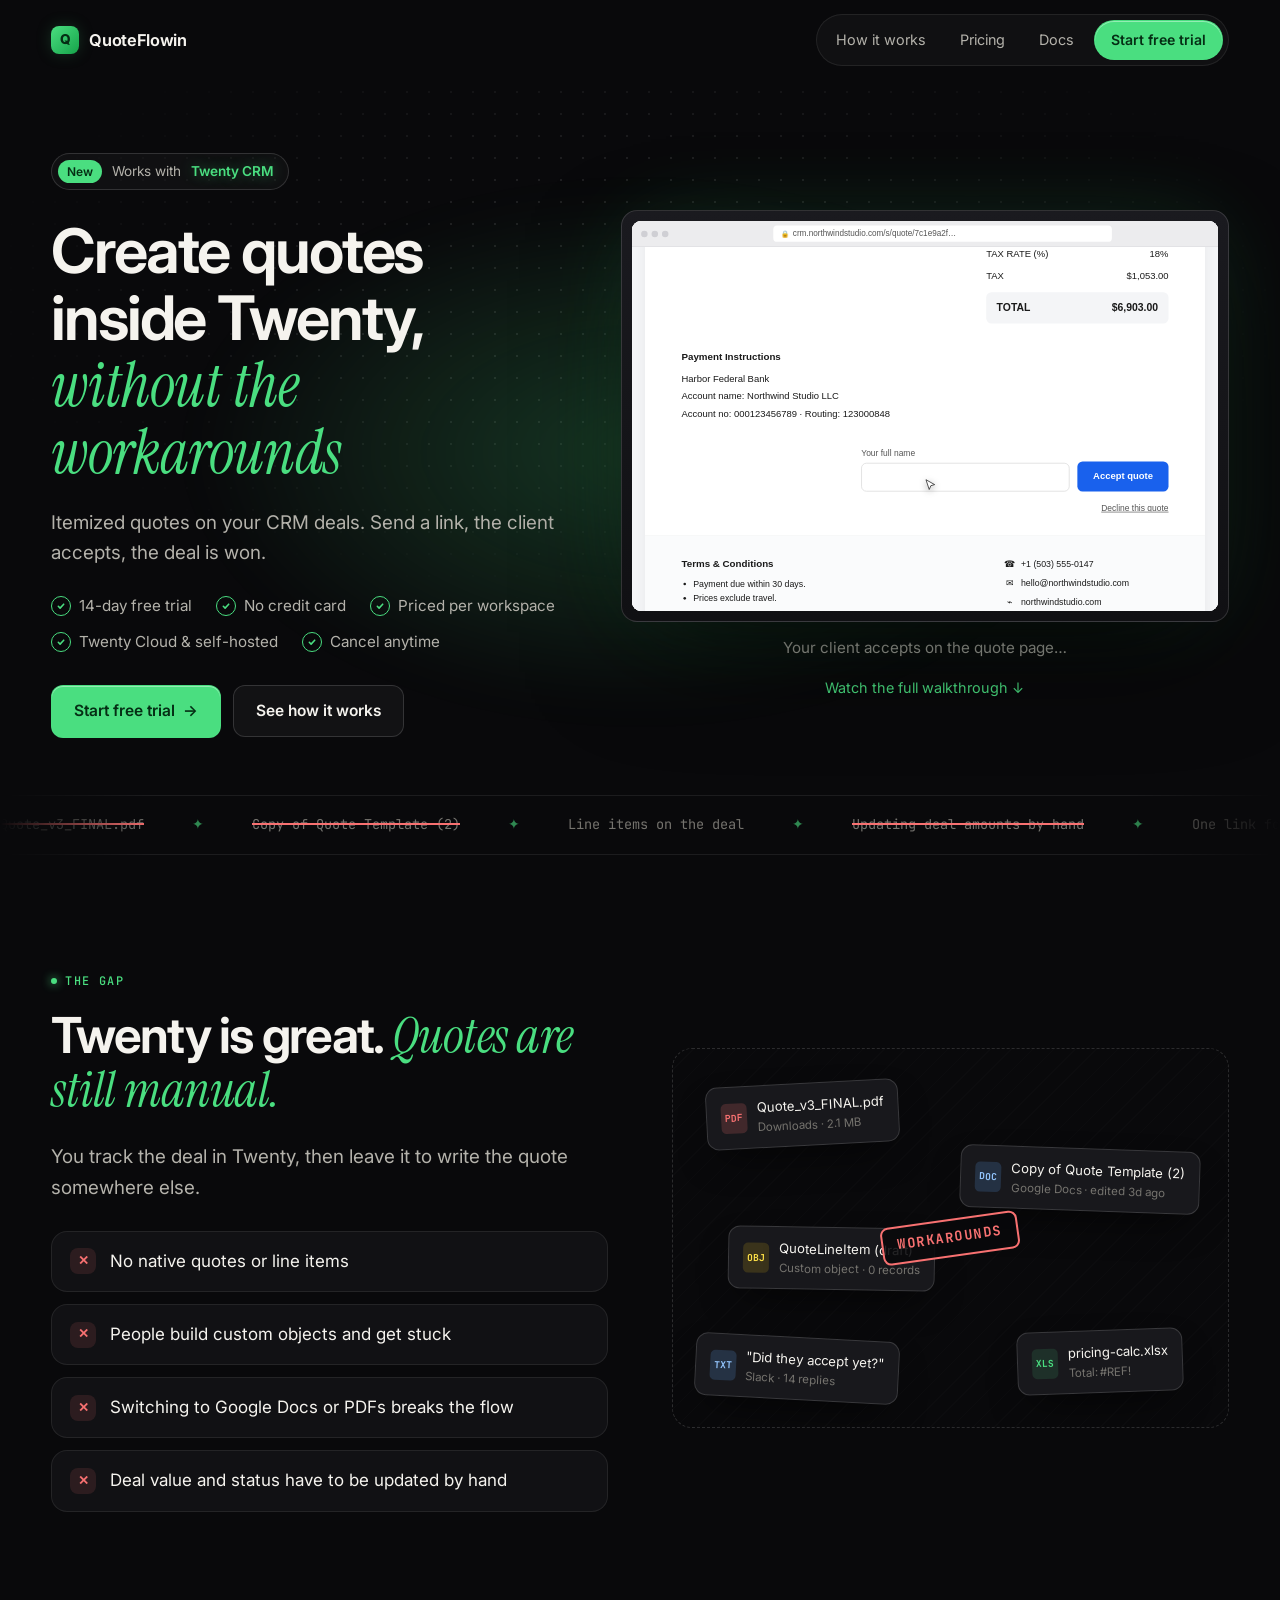
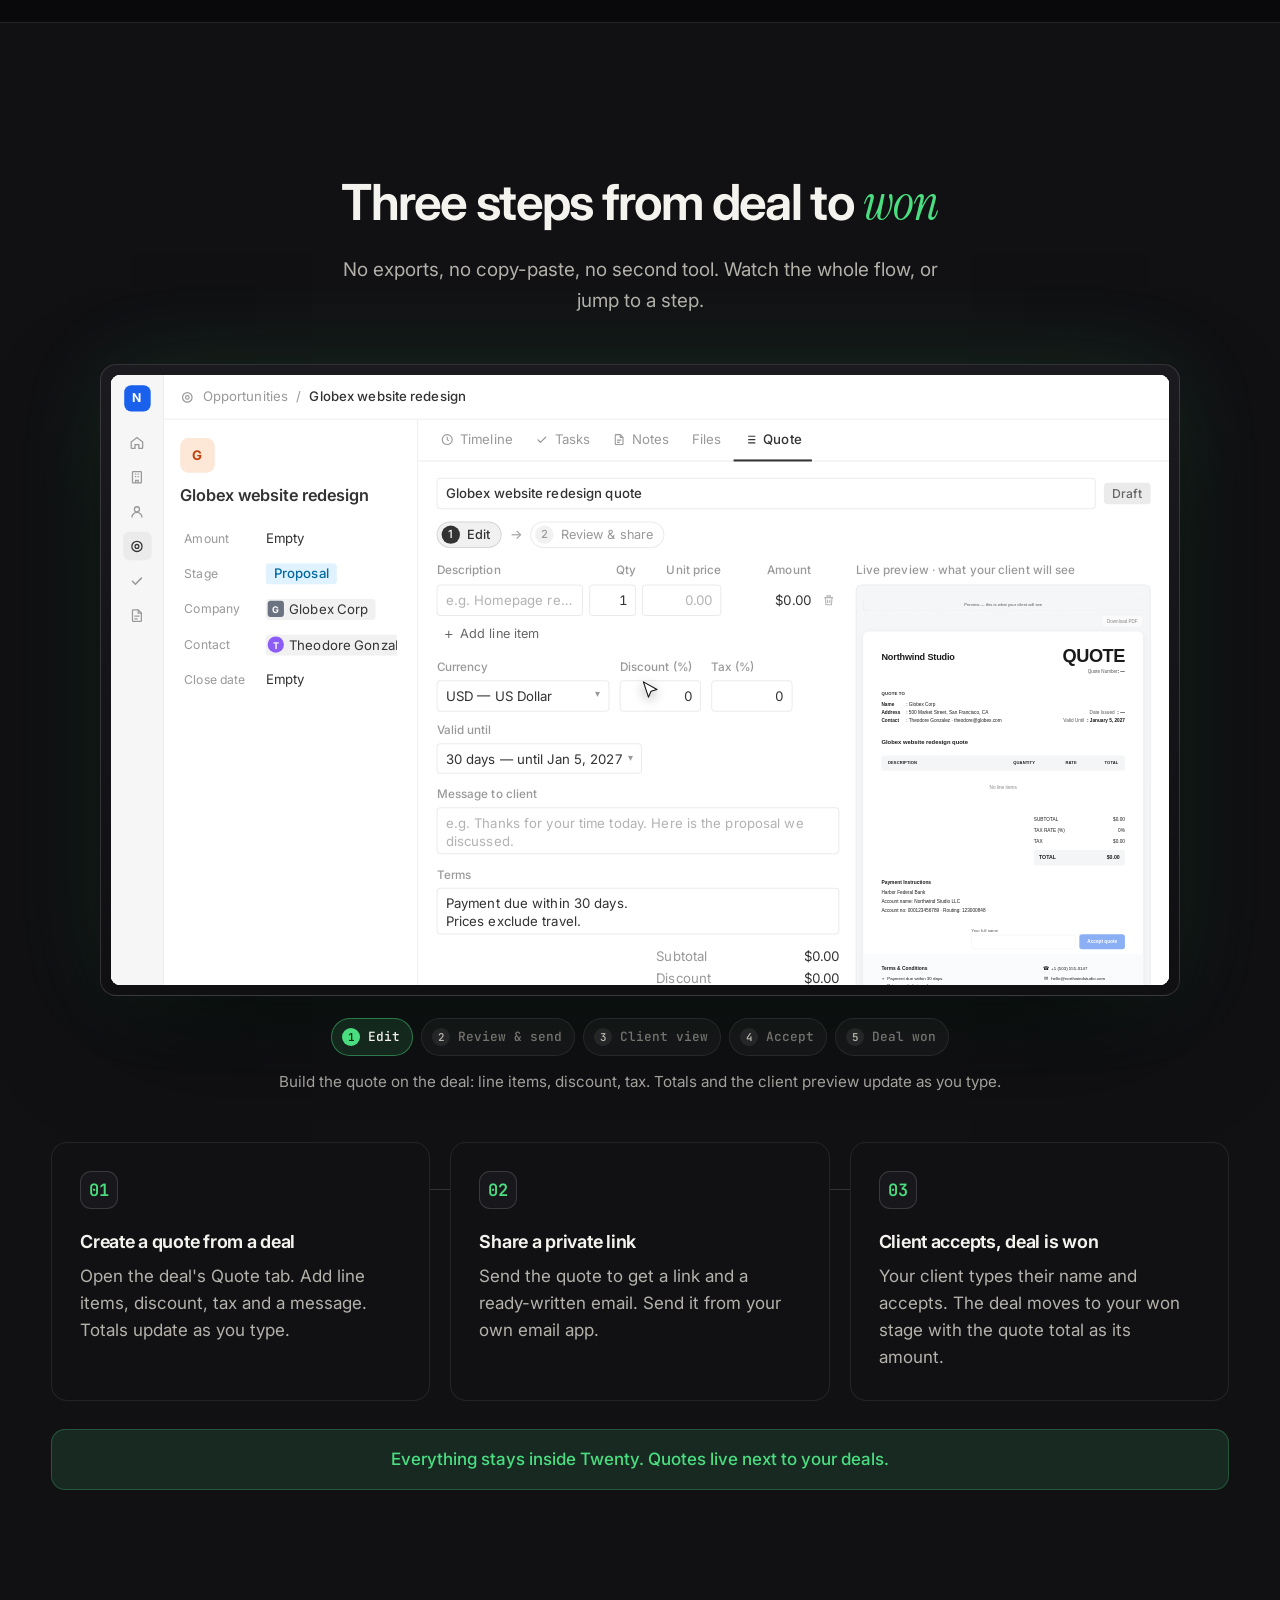
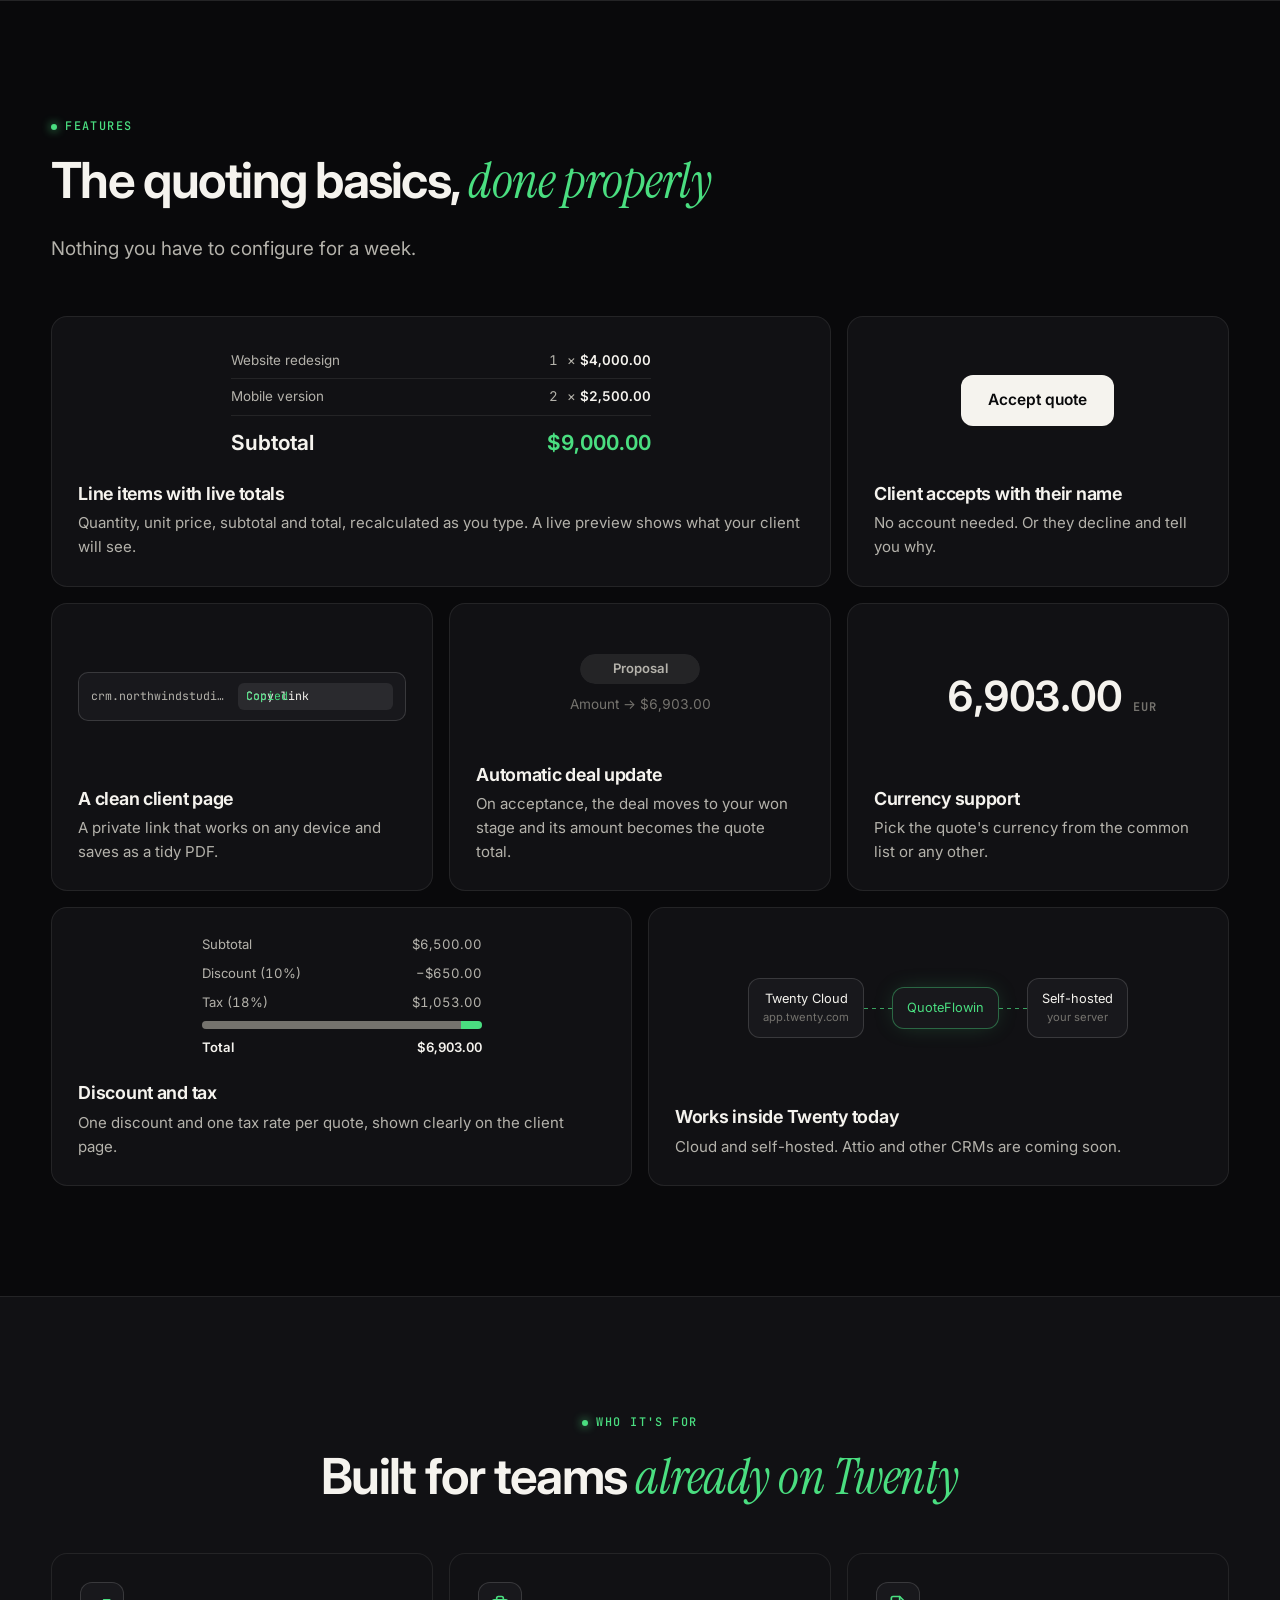
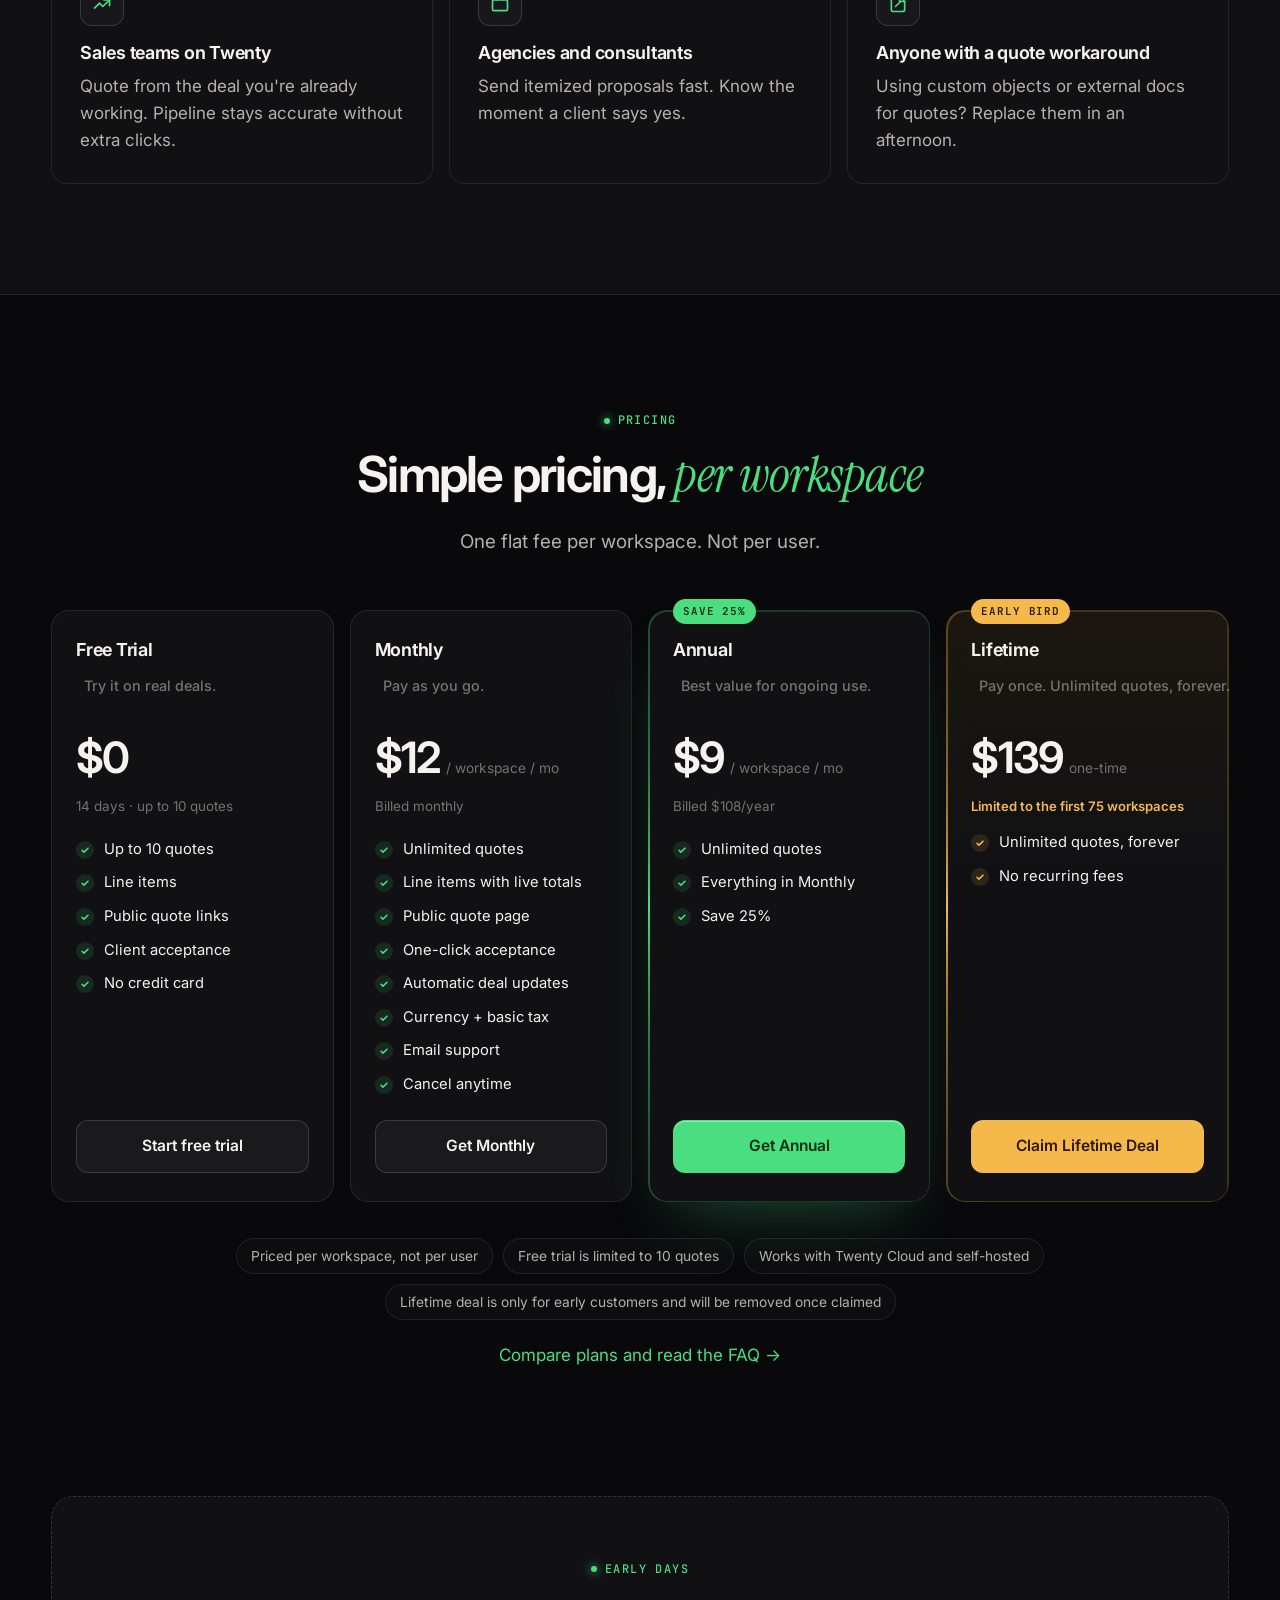
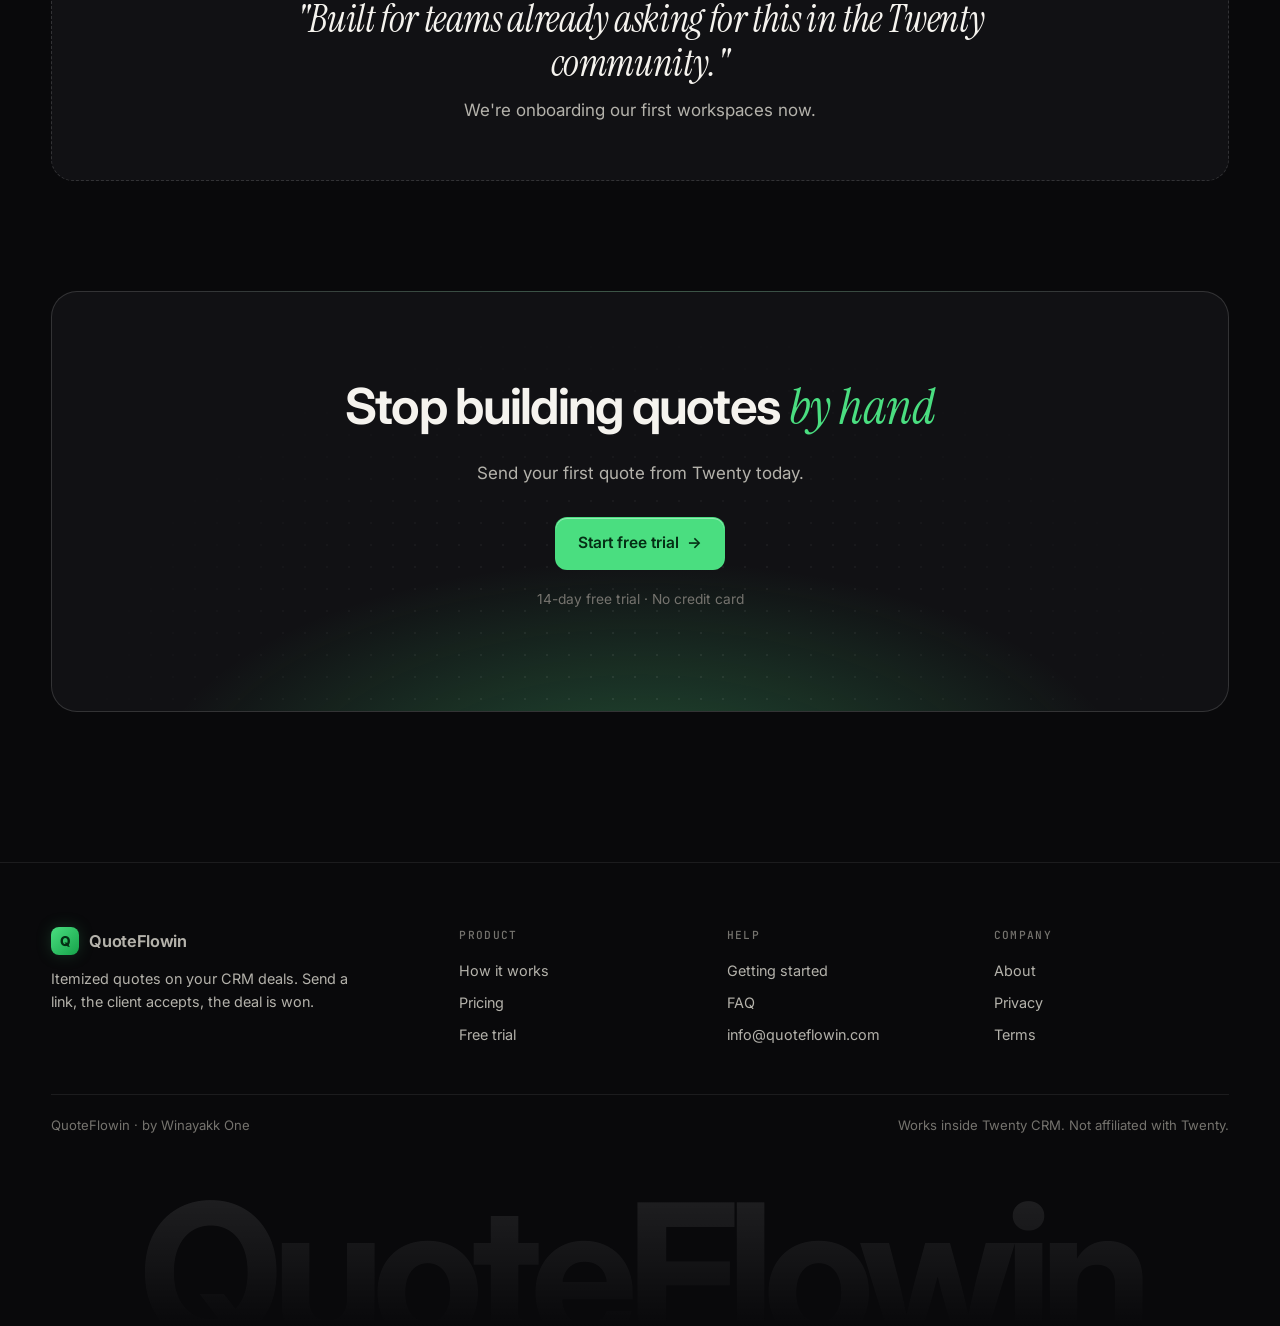
==== index.html @ 6d242f55 "QuoteFlowin marketing site Static site for quoteflowin.com: homepage with product demo, how it works" ====
<!doctype html>
<html lang="en">
<head>
  <meta charset="utf-8">
  <meta name="viewport" content="width=device-width, initial-scale=1">
  <title>QuoteFlowin · Quotes inside Twenty CRM</title>
  <meta name="description" content="Itemized quotes on your CRM deals. Send a link, the client accepts, the deal is won. Works inside Twenty CRM.">
  <link rel="canonical" href="https://quoteflowin.com/">
  <meta property="og:type" content="website">
  <meta property="og:site_name" content="QuoteFlowin">
  <meta property="og:title" content="QuoteFlowin · Quotes inside Twenty CRM">
  <meta property="og:description" content="Itemized quotes on your CRM deals. Send a link, the client accepts, the deal is won.">
  <meta property="og:url" content="https://quoteflowin.com/">
  <meta name="theme-color" content="#09090b">
  <link rel="preconnect" href="https://fonts.googleapis.com">
  <link rel="preconnect" href="https://fonts.gstatic.com" crossorigin>
  <link href="https://fonts.googleapis.com/css2?family=Inter:wght@400;500;600;700&family=Instrument+Serif:ital@1&family=JetBrains+Mono:wght@400;500;600&display=swap" rel="stylesheet">
  <link rel="stylesheet" href="styles.css">
  <link rel="stylesheet" href="demo.css">
  <script>document.documentElement.classList.add('js')</script>
  <script src="app.js" defer></script>
  <script src="demo.js" defer></script>
</head>
<body>

<header class="site-header">
  <div class="wrap">
    <a class="logo" href="index.html"><span class="logo-mark">Q</span>QuoteFlowin</a>
    <nav class="nav">
      <a href="how-it-works.html">How it works</a>
      <a href="pricing.html">Pricing</a>
      <a href="docs.html">Docs</a>
      <a class="btn btn-primary btn-sm" href="signup.html?plan=trial">Start free trial</a>
    </nav>
  </div>
</header>

<main>

  <!-- 1. Hero -->
  <section class="hero">
    <div class="backdrop"><div class="grid"></div><div class="glow"></div></div>
    <div class="wrap hero-grid">
      <div class="hero-copy">
        <div class="chip fade-up" style="--d:0s"><b>New</b> Works with <strong class="chip-hl">Twenty CRM</strong></div>
        <h1>
          <span class="word" style="--i:0">Create</span>
          <span class="word" style="--i:1">quotes</span>
          <span class="word" style="--i:2">inside</span>
          <span class="word" style="--i:3">Twenty,</span>
          <span class="word serif" style="--i:4">without</span>
          <span class="word serif" style="--i:5">the</span>
          <span class="word serif" style="--i:6">workarounds</span>
        </h1>
        <p class="lead fade-up" style="--d:.7s">Itemized quotes on your CRM deals. Send a link, the client accepts, the deal is won.</p>
        <ul class="hero-checks fade-up" style="--d:.8s">
          <li>14-day free trial</li>
          <li>No credit card</li>
          <li>Priced per workspace</li>
          <li>Twenty Cloud &amp; self-hosted</li>
          <li>Cancel anytime</li>
        </ul>
        <div class="cta-row fade-up" style="--d:.9s">
          <a class="btn btn-primary" href="signup.html?plan=trial">Start free trial <span class="arrow">→</span></a>
          <a class="btn btn-ghost" href="#how">See how it works</a>
        </div>
      </div>

      <!-- Short loop: the client accepts and the deal is won -->
      <div class="pd pd-short fade-up" style="--d:.5s" data-demo="short" aria-label="Demo: the client accepts the quote and the deal in Twenty is marked won with the quote total">
        <div class="pd-shell"><div class="pd-viewport"></div></div>
        <p class="pd-caption" aria-live="polite"></p>
        <p class="pd-more"><a class="text-link" href="#how">Watch the full walkthrough ↓</a></p>
      </div>
    </div>
  </section>

  <!-- Marquee -->
  <div class="marquee" aria-hidden="true">
    <div class="marquee-track">
      <span><s>Quote_v3_FINAL.pdf</s></span>
      <span><s>Copy of Quote Template (2)</s></span>
      <span>Line items on the deal</span>
      <span><s>Updating deal amounts by hand</s></span>
      <span>One link for your client</span>
      <span><s>Half-built custom objects</s></span>
      <span>Deal marked won automatically</span>
      <span><s>Quote_v3_FINAL.pdf</s></span>
      <span><s>Copy of Quote Template (2)</s></span>
      <span>Line items on the deal</span>
      <span><s>Updating deal amounts by hand</s></span>
      <span>One link for your client</span>
      <span><s>Half-built custom objects</s></span>
      <span>Deal marked won automatically</span>
    </div>
  </div>

  <!-- 2. Problem -->
  <section>
    <div class="wrap problem-grid">
      <div>
        <span class="eyebrow reveal">The gap</span>
        <h2 class="reveal">Twenty is great. <span class="serif">Quotes are still manual.</span></h2>
        <p class="lead reveal">You track the deal in Twenty, then leave it to write the quote somewhere else.</p>
        <div class="problem-list" data-stagger>
          <div class="problem-item card-base reveal"><span class="x">✕</span><p>No native quotes or line items</p></div>
          <div class="problem-item card-base reveal"><span class="x">✕</span><p>People build custom objects and get stuck</p></div>
          <div class="problem-item card-base reveal"><span class="x">✕</span><p>Switching to Google Docs or PDFs breaks the flow</p></div>
          <div class="problem-item card-base reveal"><span class="x">✕</span><p>Deal value and status have to be updated by hand</p></div>
        </div>
      </div>
      <div class="mess reveal" aria-hidden="true">
        <div class="file"><span class="ic pdf">PDF</span><div>Quote_v3_FINAL.pdf<small>Downloads · 2.1 MB</small></div></div>
        <div class="file"><span class="ic doc">DOC</span><div>Copy of Quote Template (2)<small>Google Docs · edited 3d ago</small></div></div>
        <div class="file"><span class="ic obj">OBJ</span><div>QuoteLineItem (draft)<small>Custom object · 0 records</small></div></div>
        <div class="file"><span class="ic xls">XLS</span><div>pricing-calc.xlsx<small>Total: #REF!</small></div></div>
        <div class="file"><span class="ic doc">TXT</span><div>"Did they accept yet?"<small>Slack · 14 replies</small></div></div>
        <div class="stamp">WORKAROUNDS</div>
      </div>
    </div>
  </section>

  <!-- 3. How it works -->
  <section class="soft" id="how">
    <div class="wrap">
      <div class="center">
        <span class="eyebrow reveal">How it works</span>
        <h2 class="reveal">Three steps from deal to <span class="serif">won</span></h2>
        <p class="lead reveal">No exports, no copy-paste, no second tool. Watch the whole flow, or jump to a step.</p>
      </div>

      <!-- Full walkthrough: all five scenes, starts when scrolled into view -->
      <div class="pd pd-full" data-demo="full" aria-label="Demo: a quote is built on a Twenty deal, sent, accepted by the client on the quote page, and the deal is marked won">
        <div class="pd-shell"><div class="pd-viewport"></div></div>
        <div class="pd-chapters" aria-label="Demo steps"></div>
        <p class="pd-caption" aria-live="polite"></p>
      </div>
      <div class="steps" data-stagger>
        <div class="steps-line"></div>
        <div class="step card-base spot reveal">
          <div class="step-num">01</div>
          <h3>Create a quote from a deal</h3>
          <p>Open the deal's Quote tab. Add line items, discount, tax and a message. Totals update as you type.</p>
        </div>
        <div class="step card-base spot reveal">
          <div class="step-num">02</div>
          <h3>Share a private link</h3>
          <p>Send the quote to get a link and a ready-written email. Send it from your own email app.</p>
        </div>
        <div class="step card-base spot reveal">
          <div class="step-num">03</div>
          <h3>Client accepts, deal is won</h3>
          <p>Your client types their name and accepts. The deal moves to your won stage with the quote total as its amount.</p>
        </div>
      </div>
      <div class="callout reveal">Everything stays inside Twenty. Quotes live next to your deals.</div>
    </div>
  </section>

  <!-- 4. Features -->
  <section>
    <div class="wrap">
      <span class="eyebrow reveal">Features</span>
      <h2 class="reveal">The quoting basics, <span class="serif">done properly</span></h2>
      <p class="lead reveal">Nothing you have to configure for a week.</p>

      <div class="bento" data-stagger>
        <div class="tile t-a card-base spot reveal">
          <div class="viz">
            <div class="mini-quote" id="live-totals">
              <div class="r"><span>Website redesign</span><span><span class="qty">1</span> × <b>$4,000.00</b></span></div>
              <div class="r"><span>Mobile version</span><span><span class="qty" data-qty>1</span> × <b>$2,500.00</b></span></div>
              <div class="t"><span>Subtotal</span><span data-total>$6,500.00</span></div>
            </div>
          </div>
          <h3>Line items with live totals</h3>
          <p>Quantity, unit price, subtotal and total, recalculated as you type. A live preview shows what your client will see.</p>
        </div>

        <div class="tile t-b card-base spot reveal">
          <div class="viz">
            <div class="accept-viz"><span class="btn">Accept quote</span></div>
          </div>
          <h3>Client accepts with their name</h3>
          <p>No account needed. Or they decline and tell you why.</p>
        </div>

        <div class="tile t-c card-base spot reveal">
          <div class="viz">
            <div class="link-viz">
              <div class="bar"><span>crm.northwindstudio.com/s/quote/7c1e…</span><span class="copy"><span class="a">Copy link</span><span class="b">Copied</span></span></div>
            </div>
          </div>
          <h3>A clean client page</h3>
          <p>A private link that works on any device and saves as a tidy PDF.</p>
        </div>

        <div class="tile t-d card-base spot reveal">
          <div class="viz">
            <div class="stage-viz">
              <div class="flip"><span>Proposal</span><span>Customer ✓</span></div>
              <div class="amt-row">Amount → $6,903.00</div>
            </div>
          </div>
          <h3>Automatic deal update</h3>
          <p>On acceptance, the deal moves to your won stage and its amount becomes the quote total.</p>
        </div>

        <div class="tile t-e card-base spot reveal">
          <div class="viz">
            <div class="currency-viz"><span class="sym" id="cur-sym">$</span><span id="cur-amt">6,903.00</span><small id="cur-code">USD</small></div>
          </div>
          <h3>Currency support</h3>
          <p>Pick the quote's currency from the common list or any other.</p>
        </div>

        <div class="tile t-f card-base spot reveal">
          <div class="viz">
            <div class="tax-viz">
              <div class="r"><span>Subtotal</span><span>$6,500.00</span></div>
              <div class="r"><span>Discount (10%)</span><span>−$650.00</span></div>
              <div class="r"><span>Tax (18%)</span><span>$1,053.00</span></div>
              <div class="meter"><i></i><i></i></div>
              <div class="r total"><span>Total</span><span>$6,903.00</span></div>
            </div>
          </div>
          <h3>Discount and tax</h3>
          <p>One discount and one tax rate per quote, shown clearly on the client page.</p>
        </div>

        <div class="tile t-g card-base spot reveal">
          <div class="viz">
            <div class="host-viz">
              <div class="node">Twenty Cloud<small>app.twenty.com</small></div>
              <div class="wire"></div>
              <div class="node core">QuoteFlowin</div>
              <div class="wire rev"></div>
              <div class="node">Self-hosted<small>your server</small></div>
            </div>
          </div>
          <h3>Works inside Twenty today</h3>
          <p>Cloud and self-hosted. Attio and other CRMs are coming soon.</p>
        </div>
      </div>
    </div>
  </section>

  <!-- 5. Who it's for -->
  <section class="soft">
    <div class="wrap">
      <div class="center">
        <span class="eyebrow reveal">Who it's for</span>
        <h2 class="reveal">Built for teams <span class="serif">already on Twenty</span></h2>
      </div>
      <div class="audience" data-stagger>
        <div class="card card-base spot reveal">
          <div class="ico"><svg viewBox="0 0 24 24" fill="none" stroke="currentColor" stroke-width="2" stroke-linecap="round" stroke-linejoin="round"><path d="M3 17l6-6 4 4 8-8"/><path d="M14 7h7v7"/></svg></div>
          <h3>Sales teams on Twenty</h3>
          <p>Quote from the deal you're already working. Pipeline stays accurate without extra clicks.</p>
        </div>
        <div class="card card-base spot reveal">
          <div class="ico"><svg viewBox="0 0 24 24" fill="none" stroke="currentColor" stroke-width="2" stroke-linecap="round" stroke-linejoin="round"><rect x="3" y="7" width="18" height="13" rx="2"/><path d="M8 7V5a2 2 0 0 1 2-2h4a2 2 0 0 1 2 2v2"/></svg></div>
          <h3>Agencies and consultants</h3>
          <p>Send itemized proposals fast. Know the moment a client says yes.</p>
        </div>
        <div class="card card-base spot reveal">
          <div class="ico"><svg viewBox="0 0 24 24" fill="none" stroke="currentColor" stroke-width="2" stroke-linecap="round" stroke-linejoin="round"><path d="M14 3H6a2 2 0 0 0-2 2v14a2 2 0 0 0 2 2h12a2 2 0 0 0 2-2V9z"/><path d="M14 3v6h6M9 15l6-6"/></svg></div>
          <h3>Anyone with a quote workaround</h3>
          <p>Using custom objects or external docs for quotes? Replace them in an afternoon.</p>
        </div>
      </div>
    </div>
  </section>

  <!-- 6. Pricing -->
  <section id="pricing">
    <div class="wrap">
      <div class="center">
        <span class="eyebrow reveal">Pricing</span>
        <h2 class="reveal">Simple pricing, <span class="serif">per workspace</span></h2>
        <p class="lead reveal">One flat fee per workspace. Not per user.</p>
      </div>

      <div class="pricing" data-stagger>
        <div class="plan reveal">
          <h3>Free Trial</h3>
          <p class="tag">Try it on real deals.</p>
          <div class="price"><span class="amt">$0</span></div>
          <p class="billing">14 days · up to 10 quotes</p>
          <ul>
            <li>Up to 10 quotes</li>
            <li>Line items</li>
            <li>Public quote links</li>
            <li>Client acceptance</li>
            <li>No credit card</li>
          </ul>
          <a class="btn btn-ghost btn-block" href="signup.html?plan=trial">Start free trial</a>
        </div>

        <div class="plan reveal">
          <h3>Monthly</h3>
          <p class="tag">Pay as you go.</p>
          <div class="price"><span class="amt">$12</span><span class="per">/ workspace / mo</span></div>
          <p class="billing">Billed monthly</p>
          <ul>
            <li>Unlimited quotes</li>
            <li>Line items with live totals</li>
            <li>Public quote page</li>
            <li>One-click acceptance</li>
            <li>Automatic deal updates</li>
            <li>Currency + basic tax</li>
            <li>Email support</li>
            <li>Cancel anytime</li>
          </ul>
          <a class="btn btn-ghost btn-block" href="signup.html?plan=monthly">Get Monthly</a>
        </div>

        <div class="plan featured reveal">
          <span class="badge">Save 25%</span>
          <h3>Annual</h3>
          <p class="tag">Best value for ongoing use.</p>
          <div class="price"><span class="amt">$9</span><span class="per">/ workspace / mo</span></div>
          <p class="billing">Billed $108/year</p>
          <ul>
            <li>Unlimited quotes</li>
            <li>Everything in Monthly</li>
            <li>Save 25%</li>
          </ul>
          <a class="btn btn-primary btn-block" href="signup.html?plan=annual">Get Annual</a>
        </div>

        <div class="plan lifetime reveal">
          <span class="badge">Early bird</span>
          <h3>Lifetime</h3>
          <p class="tag">Pay once. Unlimited quotes, forever.</p>
          <div class="price"><span class="amt">$139</span><span class="per">one-time</span></div>
          <p class="billing seats">Limited to the first 75 workspaces</p>
          <ul>
            <li>Unlimited quotes, forever</li>
            <li>No recurring fees</li>
          </ul>
          <a class="btn btn-gold btn-block" href="signup.html?plan=lifetime">Claim Lifetime Deal</a>
        </div>
      </div>

      <ul class="pricing-notes reveal">
        <li>Priced per workspace, not per user</li>
        <li>Free trial is limited to 10 quotes</li>
        <li>Works with Twenty Cloud and self-hosted</li>
        <li>Lifetime deal is only for early customers and will be removed once claimed</li>
      </ul>
      <p class="center reveal" style="margin-top:22px"><a class="text-link" href="pricing.html">Compare plans and read the FAQ →</a></p>
    </div>
  </section>

  <!-- 7. Social proof -->
  <section style="padding-top:0">
    <div class="wrap">
      <div class="proof reveal">
        <span class="eyebrow">Early days</span>
        <blockquote>"Built for teams already asking for this in the Twenty community."</blockquote>
        <p style="margin:0">We're onboarding our first workspaces now.</p>
      </div>
    </div>
  </section>

  <!-- 8. Final CTA -->
  <section style="padding-top:0">
    <div class="wrap">
      <div class="final reveal">
        <h2>Stop building quotes <span class="serif">by hand</span></h2>
        <p>Send your first quote from Twenty today.</p>
        <div class="cta-row">
          <a class="btn btn-primary" href="signup.html?plan=trial">Start free trial <span class="arrow">→</span></a>
        </div>
        <p class="fine">14-day free trial · No credit card</p>
      </div>
    </div>
  </section>

</main>

<footer class="site-footer">
  <div class="wrap">
    <div class="footer-grid">
      <div>
        <a class="logo" href="index.html"><span class="logo-mark">Q</span>QuoteFlowin</a>
        <p style="margin-top:12px;max-width:320px">Itemized quotes on your CRM deals. Send a link, the client accepts, the deal is won.</p>
      </div>
      <div>
        <h4>Product</h4>
        <ul>
          <li><a href="how-it-works.html">How it works</a></li>
          <li><a href="pricing.html">Pricing</a></li>
          <li><a href="signup.html?plan=trial">Free trial</a></li>
        </ul>
      </div>
      <div>
        <h4>Help</h4>
        <ul>
          <li><a href="docs.html">Getting started</a></li>
          <li><a href="pricing.html#faq">FAQ</a></li>
          <li><a href="mailto:info@quoteflowin.com">info@quoteflowin.com</a></li>
        </ul>
      </div>
      <div>
        <h4>Company</h4>
        <ul>
          <li><a href="#">About</a></li>
          <li><a href="#">Privacy</a></li>
          <li><a href="#">Terms</a></li>
        </ul>
      </div>
    </div>
    <div class="footer-bottom">
      <span>QuoteFlowin · by Winayakk One</span>
      <span>Works inside Twenty CRM. Not affiliated with Twenty.</span>
    </div>
    <div class="wordmark" aria-hidden="true">QuoteFlowin</div>
  </div>
</footer>

</body>
</html>
---- styles.css ----
@property --angle {
  syntax: "<angle>";
  initial-value: 0deg;
  inherits: false;
}

:root {
  --bg: #09090b;
  --bg-2: #111114;
  --bg-3: #18181c;
  --ink: #f5f3ee;
  --ink-2: #b4b2ab;
  --ink-3: #75736e;
  --line: rgba(255,255,255,0.08);
  --line-2: rgba(255,255,255,0.14);
  --accent: #4ade80;
  --accent-ink: #052e14;
  --accent-soft: rgba(74,222,128,0.12);
  --glow: rgba(74,222,128,0.35);
  --gold: #f5b84a;
  --gold-soft: rgba(245,184,74,0.12);
  --red: #f87171;
  --red-soft: rgba(248,113,113,0.12);
  --radius: 16px;
  --max: 1440px;
  --mono: "JetBrains Mono", ui-monospace, Menlo, monospace;
  --serif: "Instrument Serif", Georgia, serif;
  color-scheme: dark;
}

* { box-sizing: border-box; }
html { -webkit-text-size-adjust: 100%; scroll-behavior: smooth; }
body {
  margin: 0;
  background: var(--bg);
  color: var(--ink);
  font-family: "Inter", -apple-system, BlinkMacSystemFont, "Segoe UI", Roboto, sans-serif;
  font-size: 17px;
  line-height: 1.6;
  overflow-x: hidden;
  -webkit-font-smoothing: antialiased;
}
::selection { background: var(--accent); color: var(--accent-ink); }
img { max-width: 100%; display: block; }
a { color: inherit; }
h1, h2, h3 { line-height: 1.08; letter-spacing: -0.035em; margin: 0 0 0.5em; font-weight: 650; }
h1 { font-size: clamp(2.5rem, 6.4vw, 4.9rem); }
h2 { font-size: clamp(1.9rem, 4vw, 3.1rem); }
h3 { font-size: 1.12rem; letter-spacing: -0.015em; line-height: 1.25; }
p { margin: 0 0 1em; color: var(--ink-2); }
.serif { font-family: var(--serif); font-style: italic; font-weight: 400; letter-spacing: -0.01em; }
h1 .serif, h2 .serif { color: var(--accent); }

.wrap { max-width: var(--max); margin: 0 auto; padding: 0 clamp(20px, 4vw, 56px); }
section { padding: 110px 0; position: relative; }
.soft { background: var(--bg-2); border-top: 1px solid var(--line); border-bottom: 1px solid var(--line); }
.center { text-align: center; }
.eyebrow {
  display: inline-flex; align-items: center; gap: 8px;
  font-family: var(--mono); font-size: 0.74rem; font-weight: 500; letter-spacing: 0.12em; text-transform: uppercase;
  color: var(--accent); margin-bottom: 18px;
}
.eyebrow::before { content: ""; width: 6px; height: 6px; border-radius: 50%; background: var(--accent); box-shadow: 0 0 10px var(--accent); }
.lead { font-size: 1.18rem; max-width: 620px; }
.center .lead { margin-left: auto; margin-right: auto; }

/* Grid + glow backdrop */
.backdrop { position: absolute; inset: 0; pointer-events: none; overflow: hidden; }
.backdrop .grid {
  position: absolute; inset: 0;
  background-image: radial-gradient(rgba(255,255,255,0.09) 1px, transparent 1px);
  background-size: 22px 22px;
  mask-image: radial-gradient(ellipse 70% 60% at 50% 30%, #000 30%, transparent 75%);
  -webkit-mask-image: radial-gradient(ellipse 70% 60% at 50% 30%, #000 30%, transparent 75%);
}
.backdrop .glow {
  position: absolute; left: 50%; top: 52%; width: 900px; height: 520px; transform: translate(-50%, -50%);
  background: radial-gradient(closest-side, rgba(74,222,128,0.22), transparent);
  filter: blur(20px); animation: breathe 7s ease-in-out infinite;
}
@keyframes breathe { 50% { opacity: 0.6; transform: translate(-50%, -50%) scale(1.08); } }

/* Header */
.site-header { position: sticky; top: 0; z-index: 50; padding: 14px 0; transition: background .3s, border-color .3s, padding .3s; border-bottom: 1px solid transparent; }
.site-header.scrolled { background: rgba(9,9,11,0.72); backdrop-filter: blur(14px) saturate(1.4); -webkit-backdrop-filter: blur(14px) saturate(1.4); border-bottom-color: var(--line); padding: 8px 0; }
.site-header .wrap { display: flex; align-items: center; justify-content: space-between; height: 52px; gap: 16px; }
.logo { white-space: nowrap; display: flex; align-items: center; gap: 10px; font-weight: 650; text-decoration: none; font-size: 1.02rem; letter-spacing: -0.02em; }
.logo-mark {
  width: 28px; height: 28px; border-radius: 8px; background: linear-gradient(135deg, var(--accent), #16a34a); color: var(--accent-ink);
  display: grid; place-items: center; font-size: 0.85rem; font-weight: 800; box-shadow: 0 0 18px -4px var(--glow);
}
.nav { display: flex; align-items: center; gap: 6px; padding: 5px; border: 1px solid var(--line); border-radius: 999px; background: rgba(255,255,255,0.03); }
.nav a:not(.btn) { text-decoration: none; color: var(--ink-2); font-size: 0.9rem; padding: 7px 14px; border-radius: 999px; transition: color .2s, background .2s; }
.nav a:not(.btn):hover, .nav a[aria-current="page"] { color: var(--ink); background: rgba(255,255,255,0.06); }
.nav .btn { border-radius: 999px; }
@media (max-width: 760px) {
  .wrap { padding: 0 16px; }
  .nav { gap: 2px; }
  .nav .btn-sm { padding: 8px 12px; font-size: 0.85rem; }
  .nav a:not(.btn):not([href="pricing.html"]) { display: none; }
}

/* Buttons */
.btn {
  white-space: nowrap; position: relative;
  display: inline-flex; align-items: center; justify-content: center; gap: 8px;
  padding: 13px 22px; border-radius: 12px; font-weight: 600; font-size: 0.97rem;
  text-decoration: none; border: 1px solid transparent; cursor: pointer;
  transition: transform .15s, background .2s, box-shadow .25s, border-color .2s;
}
.btn:active { transform: translateY(1px) scale(0.99); }
.btn-primary { background: var(--accent); color: var(--accent-ink); box-shadow: inset 0 1px 0 rgba(255,255,255,0.4); }
.btn-primary:hover { box-shadow: 0 8px 30px -6px var(--glow), inset 0 1px 0 rgba(255,255,255,0.4); transform: translateY(-1px); }
.btn-ghost { background: rgba(255,255,255,0.04); color: var(--ink); border-color: var(--line-2); }
.btn-ghost:hover { background: rgba(255,255,255,0.08); border-color: rgba(255,255,255,0.25); }
.btn-gold { background: var(--gold); color: #2b1a00; }
.btn-gold:hover { box-shadow: 0 8px 30px -6px rgba(245,184,74,0.5); transform: translateY(-1px); }
.btn-sm { padding: 8px 16px; font-size: 0.88rem; }
.btn-block { width: 100%; }
.btn .arrow { transition: transform .2s; }
.btn:hover .arrow { transform: translateX(3px); }
.cta-row { display: flex; flex-wrap: wrap; gap: 12px; margin: 30px 0 18px; }
.center .cta-row { justify-content: center; }
.fine { font-size: 0.86rem; color: var(--ink-3); }

/* Hero */
.hero { padding: 72px 0 40px; overflow: hidden; }
.hero .wrap { position: relative; }
.hero-grid { display: grid; grid-template-columns: minmax(0, 0.92fr) minmax(0, 1.08fr); gap: clamp(32px, 4vw, 72px); align-items: center; }
@media (max-width: 1100px) { .hero-grid { grid-template-columns: minmax(0, 1fr); } }
.hero-copy { text-align: left; max-width: 680px; }
.hero h1 { font-size: clamp(2.4rem, 4.8vw, 4.5rem); }
.hero-checks { list-style: none; padding: 0; margin: 26px 0 0; display: flex; flex-wrap: wrap; gap: 12px 24px; }
.hero-checks li { display: flex; align-items: center; gap: 8px; color: var(--ink-2); font-size: 0.95rem; }
.hero-checks li::before { content: ""; width: 18px; height: 18px; border-radius: 50%; flex: none; border: 1.5px solid var(--accent); background: url("data:image/svg+xml,%3Csvg xmlns='http://www.w3.org/2000/svg' viewBox='0 0 20 20' fill='none' stroke='%234ade80' stroke-width='2.6' stroke-linecap='round' stroke-linejoin='round'%3E%3Cpath d='M5.5 10.5l3 3L14.5 7'/%3E%3C/svg%3E") center/12px no-repeat; }
.hero h1 { margin-bottom: 22px; }
.hero .lead { margin: 0; }
.chip {
  display: inline-flex; align-items: center; gap: 10px; padding: 6px 14px 6px 6px; border-radius: 999px;
  border: 1px solid var(--line-2); background: rgba(255,255,255,0.03); font-size: 0.85rem; color: var(--ink-2); margin-bottom: 28px;
}
.chip b { font-weight: 600; color: var(--accent-ink); background: var(--accent); padding: 2px 9px; border-radius: 999px; font-size: 0.75rem; }
.chip .chip-hl { color: var(--accent); font-weight: 600; text-shadow: 0 0 14px rgba(74,222,128,0.45); }
.final .cta-row { justify-content: center; }
.word { display: inline-block; }
.js .hero .word { opacity: 0; transform: translateY(0.4em); filter: blur(8px); animation: word-in .8s cubic-bezier(.2,.7,.2,1) forwards; animation-delay: calc(var(--i) * 70ms + 100ms); }
@keyframes word-in { to { opacity: 1; transform: none; filter: blur(0); } }
.js .hero .fade-up { opacity: 0; animation: fade-up .9s cubic-bezier(.2,.7,.2,1) forwards; animation-delay: var(--d, 0.6s); }
@keyframes fade-up { from { opacity: 0; transform: translateY(16px); } to { opacity: 1; transform: none; } }

/* Marquee */
.marquee { border-top: 1px solid var(--line); border-bottom: 1px solid var(--line); padding: 18px 0; overflow: hidden; mask-image: linear-gradient(90deg, transparent, #000 12%, #000 88%, transparent); -webkit-mask-image: linear-gradient(90deg, transparent, #000 12%, #000 88%, transparent); }
.marquee-track { display: flex; gap: 48px; width: max-content; animation: marquee 38s linear infinite; }
.marquee span { display: inline-flex; align-items: center; gap: 48px; font-family: var(--mono); font-size: 0.85rem; color: var(--ink-3); white-space: nowrap; }
.marquee span::after { content: "✦"; color: var(--accent); opacity: 0.6; }
.marquee s { text-decoration-color: var(--red); text-decoration-thickness: 1.5px; }
@keyframes marquee { to { transform: translateX(-50%); } }

/* Reveal */
.js .reveal { opacity: 0; transform: translateY(26px); transition: opacity .9s cubic-bezier(.2,.7,.2,1), transform .9s cubic-bezier(.2,.7,.2,1), border-color .3s; transition-delay: var(--delay, 0s); }
.js .reveal.in { opacity: 1; transform: none; }

/* Spotlight cards */
.spot { position: relative; isolation: isolate; }
.spot::before {
  content: ""; position: absolute; inset: 0; border-radius: inherit; z-index: -1; opacity: 0; transition: opacity .3s;
  background: radial-gradient(420px circle at var(--mx, 50%) var(--my, 50%), rgba(74,222,128,0.1), transparent 45%);
}
.spot:hover::before { opacity: 1; }
.card-base { background: var(--bg-2); border: 1px solid var(--line); border-radius: var(--radius); }
.card-base:hover { border-color: var(--line-2); }

/* Problem */
.problem-grid { display: grid; grid-template-columns: minmax(0,1fr) minmax(0,1fr); gap: 64px; align-items: center; }
@media (max-width: 900px) { .problem-grid { grid-template-columns: minmax(0,1fr); gap: 40px; } }
.problem-list { display: grid; gap: 12px; margin-top: 28px; }
.problem-item { display: flex; gap: 14px; align-items: center; padding: 16px 18px; }
.problem-item .x { flex: none; width: 26px; height: 26px; border-radius: 8px; background: var(--red-soft); color: var(--red); display: grid; place-items: center; font-size: 0.8rem; font-weight: 700; }
.problem-item p { margin: 0; color: var(--ink); }
.mess { position: relative; height: 380px; border-radius: 20px; border: 1px dashed var(--line-2); background: repeating-linear-gradient(135deg, transparent 0 14px, rgba(255,255,255,0.015) 14px 15px); overflow: hidden; }
.mess .file {
  position: absolute; display: flex; gap: 10px; align-items: center; padding: 11px 14px; border-radius: 12px;
  background: var(--bg-3); border: 1px solid var(--line-2); font-size: 0.82rem; white-space: nowrap; box-shadow: 0 16px 40px -16px rgba(0,0,0,0.8);
  transform: rotate(var(--rot, 0deg)); animation: float 6s ease-in-out infinite; animation-delay: var(--fd, 0s);
}
.mess .file .ic { width: 26px; height: 30px; border-radius: 5px; display: grid; place-items: center; font-size: 0.6rem; font-weight: 700; font-family: var(--mono); flex: none; }
.mess .file small { display: block; color: var(--ink-3); font-size: 0.72rem; }
.ic.pdf { background: rgba(248,113,113,0.18); color: var(--red); }
.ic.doc { background: rgba(96,165,250,0.18); color: #93c5fd; }
.ic.obj { background: rgba(250,204,21,0.15); color: #fde047; }
.ic.xls { background: var(--accent-soft); color: var(--accent); }
@keyframes float { 50% { transform: translateY(-10px) rotate(var(--rot, 0deg)); } }
.mess .file:nth-child(1) { left: 6%; top: 9%; --rot: -3deg; }
.mess .file:nth-child(2) { right: 5%; top: 26%; --fd: -2s; --rot: 2deg; }
.mess .file:nth-child(3) { left: 10%; top: 47%; --fd: -4s; --rot: 1deg; }
.mess .file:nth-child(4) { right: 8%; bottom: 9%; --fd: -1s; --rot: -2deg; }
.mess .file:nth-child(5) { left: 4%; bottom: 7%; --fd: -3s; --rot: 3deg; }
.mess .stamp {
  position: absolute; left: 50%; top: 50%; transform: translate(-50%,-50%) rotate(-8deg); font-family: var(--mono); font-weight: 700; z-index: 2;
  color: var(--red); border: 2px solid var(--red); padding: 6px 14px; border-radius: 8px; letter-spacing: 0.12em; font-size: 0.85rem; background: rgba(9,9,11,0.88);
}
.js .mess .stamp { opacity: 0; transform: translate(-50%,-50%) rotate(-8deg) scale(1.8); transition: opacity .3s .6s, transform .5s cubic-bezier(.3,1.5,.5,1) .6s; }
.js .mess.in .stamp { opacity: 1; transform: translate(-50%,-50%) rotate(-8deg); }
@media (max-width: 560px) { .mess { height: 340px; } .mess .file { font-size: 0.72rem; padding: 9px 10px; } }

/* Steps */
.steps { position: relative; display: grid; grid-template-columns: repeat(3, minmax(0,1fr)); gap: 20px; margin-top: 56px; }
@media (max-width: 860px) { .steps { grid-template-columns: minmax(0,1fr); } }
.steps-line { position: absolute; left: 16%; right: 16%; top: 47px; height: 1px; background: var(--line-2); overflow: hidden; }
.steps-line::after { content: ""; position: absolute; inset: 0; background: linear-gradient(90deg, transparent, var(--accent), transparent); transform: translateX(-100%); animation: travel 3.2s ease-in-out infinite; }
@keyframes travel { to { transform: translateX(100%); } }
@media (max-width: 860px) { .steps-line { display: none; } }
.step { padding: 28px; }
.step-num {
  width: 38px; height: 38px; border-radius: 11px; background: var(--bg-3); border: 1px solid var(--line-2); color: var(--accent);
  display: grid; place-items: center; font-family: var(--mono); font-weight: 600; margin-bottom: 22px;
}
.step p { margin: 0; }
.callout {
  margin-top: 28px; padding: 16px 22px; border-radius: 14px; border: 1px solid rgba(74,222,128,0.25);
  background: var(--accent-soft); color: var(--accent); font-weight: 500; text-align: center;
}

/* Bento */
.bento { display: grid; grid-template-columns: repeat(6, minmax(0,1fr)); gap: 16px; margin-top: 52px; }
.bento .tile { padding: 26px; display: flex; flex-direction: column; gap: 6px; overflow: hidden; min-height: 260px; }
.bento .tile p { margin: 0; font-size: 0.94rem; }
.bento .tile h3 { margin: 0; }
.bento .viz { flex: 1; display: grid; place-items: center; margin-bottom: 18px; min-height: 110px; }
.t-a { grid-column: span 4; } .t-b { grid-column: span 2; }
.t-c, .t-d, .t-e { grid-column: span 2; }
.t-f, .t-g { grid-column: span 3; }
@media (max-width: 900px) { .bento { grid-template-columns: repeat(2, minmax(0,1fr)); } .bento .tile { grid-column: span 1; } .bento .t-a { grid-column: span 2; } }
@media (max-width: 560px) { .bento { grid-template-columns: minmax(0,1fr); } .bento .tile, .bento .t-a { grid-column: span 1; } }

.mini-quote { width: 100%; max-width: 420px; font-size: 0.84rem; }
.mini-quote .r { display: flex; justify-content: space-between; padding: 7px 0; border-bottom: 1px solid var(--line); color: var(--ink-2); font-variant-numeric: tabular-nums; }
.mini-quote .r b { color: var(--ink); font-weight: 600; }
.mini-quote .t { display: flex; justify-content: space-between; padding-top: 10px; font-size: 1.3rem; font-weight: 650; font-variant-numeric: tabular-nums; }
.mini-quote .t span:last-child { color: var(--accent); }
.qty { display: inline-block; min-width: 1.4em; text-align: center; border-radius: 5px; transition: background .3s; }
.qty.bump { background: var(--accent-soft); color: var(--accent); }

.link-viz { width: 100%; display: grid; gap: 10px; }
.link-viz .bar { display: flex; align-items: center; gap: 8px; padding: 10px 12px; border-radius: 10px; background: var(--bg-3); border: 1px solid var(--line-2); font-family: var(--mono); font-size: 0.72rem; color: var(--ink-2); overflow: hidden; }
.link-viz .bar span { flex: 1; overflow: hidden; text-overflow: ellipsis; white-space: nowrap; }
.copy { flex: none; padding: 4px 8px; border-radius: 6px; background: rgba(255,255,255,0.08); color: var(--ink); position: relative; overflow: hidden; display: grid; }
.copy .a, .copy .b { grid-area: 1 / 1; animation: copyA 4s infinite; }
.copy .b { color: var(--accent); animation-name: copyB; }
@keyframes copyA { 0%, 45% { transform: none; } 50%, 90% { transform: translateY(-160%); } 100% { transform: none; } }
@keyframes copyB { 0%, 45% { transform: translateY(160%); } 50%, 90% { transform: none; } 100% { transform: translateY(160%); } }

.accept-viz { position: relative; }
.accept-viz .btn { pointer-events: none; background: var(--ink); color: var(--bg); padding: 12px 26px; }
.accept-viz::before, .accept-viz::after { content: ""; position: absolute; inset: -6px; border-radius: 16px; border: 1.5px solid var(--accent); animation: ring 2.4s ease-out infinite; opacity: 0; }
.accept-viz::after { animation-delay: 1.2s; }
@keyframes ring { 0% { opacity: 0.8; transform: scale(0.95); } 100% { opacity: 0; transform: scale(1.35); } }

.stage-viz { display: grid; gap: 10px; justify-items: center; }
.flip { position: relative; height: 30px; width: 120px; overflow: hidden; border-radius: 999px; }
.flip span { position: absolute; inset: 0; display: grid; place-items: center; border-radius: 999px; font-size: 0.82rem; font-weight: 600; animation: flipA 4s infinite; }
.flip span:first-child { background: rgba(255,255,255,0.08); color: var(--ink-2); }
.flip span:last-child { background: var(--accent); color: var(--accent-ink); transform: translateY(100%); animation-name: flipB; }
@keyframes flipA { 0%, 40% { transform: none; } 50%, 90% { transform: translateY(-100%); } 100% { transform: none; } }
@keyframes flipB { 0%, 40% { transform: translateY(100%); } 50%, 90% { transform: none; } 100% { transform: translateY(100%); } }
.stage-viz .amt-row { font-variant-numeric: tabular-nums; font-size: 0.85rem; color: var(--ink-3); }

.currency-viz { font-size: 2.6rem; font-weight: 650; letter-spacing: -0.03em; font-variant-numeric: tabular-nums; display: flex; align-items: baseline; gap: 2px; }
.currency-viz .sym { display: inline-block; color: var(--accent); transition: opacity .25s, transform .25s; }
.currency-viz .sym.swap { opacity: 0; transform: translateY(-40%); }
.currency-viz small { font-size: 0.75rem; color: var(--ink-3); font-family: var(--mono); margin-left: 10px; letter-spacing: 0.05em; }

.tax-viz { width: 100%; max-width: 280px; display: grid; gap: 8px; font-size: 0.82rem; font-variant-numeric: tabular-nums; color: var(--ink-2); }
.tax-viz .r { display: flex; justify-content: space-between; }
.tax-viz .r.total { color: var(--ink); font-weight: 600; }
.tax-viz .meter { height: 8px; border-radius: 8px; background: var(--bg-3); overflow: hidden; display: flex; }
.tax-viz .meter i { display: block; height: 100%; transition: width 1.2s cubic-bezier(.2,.7,.2,1) .3s; }
.tax-viz .meter i:first-child { background: var(--ink-3); width: 92.6%; }
.tax-viz .meter i:last-child { background: var(--accent); width: 7.4%; }
.js .tile:not(.in) .tax-viz .meter i { width: 0; }

.host-viz { display: flex; align-items: center; width: 100%; max-width: 380px; justify-content: center; }
.host-viz .node { padding: 10px 14px; border-radius: 12px; background: var(--bg-3); border: 1px solid var(--line-2); font-size: 0.8rem; text-align: center; white-space: nowrap; }
.host-viz .node small { display: block; color: var(--ink-3); font-size: 0.7rem; }
.host-viz .node.core { border-color: rgba(74,222,128,0.4); color: var(--accent); box-shadow: 0 0 24px -8px var(--glow); }
.host-viz .wire { flex: 1; min-width: 20px; height: 1px; background-image: linear-gradient(90deg, var(--accent) 50%, transparent 50%); background-size: 8px 1px; animation: dash 1s linear infinite; opacity: 0.7; }
.host-viz .wire.rev { animation-direction: reverse; }
@keyframes dash { to { background-position: 8px 0; } }

/* Audience */
.audience { display: grid; grid-template-columns: repeat(3, minmax(0,1fr)); gap: 16px; margin-top: 48px; }
@media (max-width: 860px) { .audience { grid-template-columns: minmax(0,1fr); } }
.audience .card { padding: 28px; }
.audience .card p { margin: 0; }
.audience .card .ico { margin-bottom: 16px; width: 44px; height: 44px; display: grid; place-items: center; border-radius: 12px; background: var(--bg-3); border: 1px solid var(--line-2); color: var(--accent); }
.audience .card .ico svg { width: 20px; height: 20px; }

/* Pricing */
.pricing { display: grid; grid-template-columns: repeat(4, minmax(0,1fr)); gap: 16px; margin-top: 52px; align-items: stretch; }
@media (max-width: 1080px) { .pricing { grid-template-columns: repeat(2, minmax(0,1fr)); } }
@media (max-width: 600px) { .pricing { grid-template-columns: minmax(0,1fr); } }
.plan {
  position: relative; isolation: isolate; display: flex; flex-direction: column;
  background: var(--bg-2); border: 1px solid var(--line); border-radius: 18px; padding: 28px 24px;
  transition: transform .3s cubic-bezier(.2,.7,.2,1), border-color .3s, opacity .9s;
}
.plan:hover { transform: translateY(-4px); border-color: var(--line-2); }
.plan.featured, .plan.lifetime { border-color: transparent; }
.plan.featured::after, .plan.lifetime::after {
  content: ""; position: absolute; inset: -1px; border-radius: 19px; padding: 1.5px; pointer-events: none;
  background: conic-gradient(from var(--angle), rgba(74,222,128,0.2) 0 55%, var(--accent) 75%, rgba(74,222,128,0.2) 95%);
  -webkit-mask: linear-gradient(#000 0 0) content-box, linear-gradient(#000 0 0); -webkit-mask-composite: xor; mask-composite: exclude;
  animation: spin 5s linear infinite;
}
.plan.lifetime::after { background: conic-gradient(from var(--angle), rgba(245,184,74,0.2) 0 55%, var(--gold) 75%, rgba(245,184,74,0.2) 95%); }
.plan.featured { box-shadow: 0 30px 60px -30px rgba(74,222,128,0.35); }
.plan.lifetime { background: linear-gradient(180deg, rgba(245,184,74,0.08), var(--bg-2) 45%); }
@keyframes spin { to { --angle: 360deg; } }
.badge {
  position: absolute; top: -12px; left: 24px; font-family: var(--mono); font-size: 0.68rem; font-weight: 600; letter-spacing: 0.08em;
  text-transform: uppercase; padding: 4px 10px; border-radius: 999px; background: var(--accent); color: var(--accent-ink); z-index: 2;
}
.lifetime .badge { background: var(--gold); color: #2b1a00; }
.plan h3 { margin-bottom: 4px; }
.plan .tag { font-size: 0.9rem; color: var(--ink-3); margin-bottom: 18px; min-height: 2.8em; }
.price { display: flex; align-items: baseline; gap: 6px; margin-bottom: 4px; }
.price .amt { font-size: 2.7rem; font-weight: 650; letter-spacing: -0.04em; }
.price .per { color: var(--ink-3); font-size: 0.86rem; }
.billing { font-size: 0.84rem; color: var(--ink-3); min-height: 1.4em; margin-bottom: 20px; }
.plan ul { list-style: none; padding: 0; margin: 0 0 24px; display: grid; gap: 10px; flex: 1; align-content: start; }
.plan li { display: flex; gap: 10px; font-size: 0.92rem; color: var(--ink); align-items: flex-start; }
.plan li::before {
  content: ""; flex: none; width: 18px; height: 18px; margin-top: 3px; border-radius: 50%;
  background: var(--accent-soft) url("data:image/svg+xml,%3Csvg xmlns='http://www.w3.org/2000/svg' viewBox='0 0 20 20' fill='none' stroke='%234ade80' stroke-width='2.6' stroke-linecap='round' stroke-linejoin='round'%3E%3Cpath d='M5 10.5l3.2 3L15 7'/%3E%3C/svg%3E") center/12px no-repeat;
}
.lifetime li::before { background-color: var(--gold-soft); background-image: url("data:image/svg+xml,%3Csvg xmlns='http://www.w3.org/2000/svg' viewBox='0 0 20 20' fill='none' stroke='%23f5b84a' stroke-width='2.6' stroke-linecap='round' stroke-linejoin='round'%3E%3Cpath d='M5 10.5l3.2 3L15 7'/%3E%3C/svg%3E"); }
.pricing-notes { margin: 36px auto 0; max-width: 820px; display: flex; flex-wrap: wrap; justify-content: center; gap: 10px; padding: 0; list-style: none; }
.pricing-notes li { font-size: 0.86rem; color: var(--ink-2); padding: 6px 14px; border: 1px solid var(--line); border-radius: 999px; background: rgba(255,255,255,0.02); }
.seats { font-size: 0.82rem; font-weight: 600; color: var(--gold); margin-bottom: 14px; }
.text-link { color: var(--accent); text-decoration: none; }
.text-link:hover { text-decoration: underline; }

/* Proof */
.proof { border: 1px dashed var(--line-2); border-radius: 22px; padding: 56px 28px; text-align: center; background: var(--bg-2); }
.proof blockquote { margin: 0 auto 12px; font-size: clamp(1.6rem, 3.4vw, 2.4rem); line-height: 1.15; letter-spacing: -0.01em; max-width: 720px; color: var(--ink); font-family: var(--serif); font-style: italic; }
.testimonial-slots { display: grid; grid-template-columns: repeat(3, minmax(0,1fr)); gap: 14px; margin-top: 32px; }
@media (max-width: 760px) { .testimonial-slots { grid-template-columns: minmax(0,1fr); } }
.slot { border-radius: 14px; border: 1px solid var(--line); background: rgba(255,255,255,0.02); padding: 22px; color: var(--ink-3); font-size: 0.82rem; min-height: 120px; display: grid; place-items: center; font-family: var(--mono); }

/* Final CTA */
.final { position: relative; overflow: hidden; border-radius: 26px; padding: 88px 28px; text-align: center; border: 1px solid var(--line-2); background: radial-gradient(ellipse 60% 80% at 50% 120%, rgba(74,222,128,0.3), transparent 70%), var(--bg-2); }
.final::before {
  content: ""; position: absolute; inset: 0; pointer-events: none;
  background-image: radial-gradient(rgba(255,255,255,0.08) 1px, transparent 1px); background-size: 22px 22px;
  mask-image: radial-gradient(ellipse at 50% 100%, #000, transparent 70%); -webkit-mask-image: radial-gradient(ellipse at 50% 100%, #000, transparent 70%);
}
.final > * { position: relative; }
.final h2 { color: var(--ink); }
.final p { color: var(--ink-2); }
.final .fine { color: var(--ink-3); }

/* FAQ */
.faq { max-width: 760px; margin: 44px auto 0; }
.faq details { border-bottom: 1px solid var(--line); padding: 20px 0; }
.faq summary { cursor: pointer; font-weight: 550; list-style: none; display: flex; justify-content: space-between; gap: 16px; color: var(--ink); }
.faq summary::-webkit-details-marker { display: none; }
.faq summary::after { content: "+"; color: var(--accent); font-weight: 400; font-size: 1.3rem; line-height: 1; transition: transform .3s; }
.faq details[open] summary::after { transform: rotate(45deg); }
.faq details p { margin: 12px 0 0; }
.faq details[open] p { animation: fade-up .4s; }
.faq a, .docs-body a { color: var(--accent); }

/* Compare table */
.compare-wrap { overflow-x: auto; margin-top: 56px; border: 1px solid var(--line); border-radius: var(--radius); background: var(--bg-2); }
.compare { width: 100%; border-collapse: collapse; min-width: 640px; font-size: 0.92rem; }
.compare th, .compare td { padding: 14px 18px; border-bottom: 1px solid var(--line); text-align: center; color: var(--ink-2); }
.compare th:first-child, .compare td:first-child { text-align: left; color: var(--ink); }
.compare thead th { background: var(--bg-3); font-weight: 600; color: var(--ink); }
.compare tr:last-child td { border-bottom: none; }
.compare tbody tr { transition: background .2s; }
.compare tbody tr:hover { background: rgba(255,255,255,0.025); }
.compare td.yes { color: var(--accent); font-weight: 700; }
.compare td.no { color: var(--ink-3); }

/* How it works detail */
.flow { display: grid; gap: 24px; margin-top: 48px; }
.flow-step { display: grid; grid-template-columns: minmax(0,1fr) minmax(0,1fr); gap: 48px; align-items: center; padding: 40px; border: 1px solid var(--line); border-radius: 22px; background: var(--bg-2); }
@media (max-width: 860px) { .flow-step { grid-template-columns: minmax(0,1fr); padding: 24px; gap: 24px; } }
.flow-step ul { padding-left: 20px; color: var(--ink-2); margin: 0; }
.flow-step li { margin-bottom: 6px; }
.flow-step li::marker { color: var(--accent); }
.panel { min-width: 0; background: var(--bg-3); border: 1px solid var(--line); border-radius: 16px; padding: 22px; font-size: 0.9rem; }
.panel .row { display: flex; justify-content: space-between; gap: 12px; padding: 9px 0; border-bottom: 1px solid var(--line); }
.panel .row:last-child { border-bottom: none; }
.panel .k { color: var(--ink-3); }
.panel .v { font-weight: 550; font-variant-numeric: tabular-nums; text-align: right; }
.linkbox { display: block; background: var(--bg); border: 1px solid var(--line-2); border-radius: 10px; padding: 10px 12px; font-family: var(--mono); font-size: 0.78rem; color: var(--accent); overflow: hidden; white-space: nowrap; text-overflow: ellipsis; }

/* Docs */
.docs-layout { display: grid; grid-template-columns: 220px minmax(0,1fr); gap: 56px; padding-top: 56px; padding-bottom: 88px; }
@media (max-width: 860px) { .docs-layout { grid-template-columns: minmax(0,1fr); gap: 24px; padding-top: 32px; padding-bottom: 64px; } }
.docs-nav { position: sticky; top: 96px; align-self: start; display: grid; gap: 2px; border-left: 1px solid var(--line); }
@media (max-width: 860px) { .docs-nav { position: static; } }
.docs-nav a { text-decoration: none; color: var(--ink-3); padding: 6px 14px; font-size: 0.92rem; border-left: 2px solid transparent; margin-left: -1px; transition: color .2s, border-color .2s; }
.docs-nav a:hover { color: var(--ink); }
.docs-nav a.active { color: var(--accent); border-left-color: var(--accent); }
.docs-body { max-width: 720px; min-width: 0; }
.docs-body h2 { margin-top: 64px; font-size: 1.7rem; scroll-margin-top: 96px; }
.docs-body h2:first-of-type { margin-top: 8px; }
.docs-body ol, .docs-body ul { color: var(--ink-2); padding-left: 22px; }
.docs-body li { margin-bottom: 8px; }
.docs-body li::marker { color: var(--accent); }
.docs-body strong { color: var(--ink); font-weight: 600; }
.docs-body code { font-family: var(--mono); font-size: 0.84em; background: var(--bg-3); border: 1px solid var(--line); padding: 1px 6px; border-radius: 6px; color: var(--ink); }
.note { border: 1px solid rgba(74,222,128,0.25); background: var(--accent-soft); padding: 14px 18px; border-radius: 12px; color: var(--ink); font-size: 0.94rem; margin: 20px 0; }

/* Page header */
.page-head { padding: 96px 0 24px; overflow: hidden; }

/* Footer */
.site-footer { border-top: 1px solid var(--line); padding: 64px 0 0; margin-top: 40px; font-size: 0.9rem; overflow: hidden; }
.footer-grid { display: grid; grid-template-columns: 1.6fr repeat(3, minmax(0,1fr)); gap: 32px; }
@media (max-width: 760px) { .footer-grid { grid-template-columns: 1fr 1fr; } }
.site-footer h4 { font-family: var(--mono); font-size: 0.7rem; font-weight: 500; text-transform: uppercase; letter-spacing: 0.12em; color: var(--ink-3); margin: 0 0 14px; }
.site-footer ul { list-style: none; padding: 0; margin: 0; display: grid; gap: 9px; }
.site-footer a { text-decoration: none; color: var(--ink-2); transition: color .2s; }
.site-footer a:hover { color: var(--accent); }
.footer-bottom { margin-top: 48px; padding-top: 20px; border-top: 1px solid var(--line); display: flex; justify-content: space-between; flex-wrap: wrap; gap: 12px; color: var(--ink-3); font-size: 0.82rem; }
.wordmark { font-size: clamp(3.4rem, 15vw, 13rem); font-weight: 700; letter-spacing: -0.06em; line-height: 1; text-align: center; margin: 40px 0 -0.22em; color: transparent; background: linear-gradient(180deg, rgba(255,255,255,0.1), transparent 80%); -webkit-background-clip: text; background-clip: text; user-select: none; white-space: nowrap; }

@media (prefers-reduced-motion: reduce) {
  *, *::before, *::after { animation-duration: 0.001ms !important; animation-iteration-count: 1 !important; transition-duration: 0.001ms !important; scroll-behavior: auto !important; }
}
.js .plan.reveal.in:hover { transform: translateY(-4px); }
@media (max-width: 400px) {
  .nav { border: none; background: none; padding: 0; }
  .logo { font-size: 0.95rem; }
}
@media (max-width: 560px) {
  .host-viz { flex-direction: column; }
  .host-viz .wire { width: 1px; height: 18px; min-width: 0; flex: none; background-image: linear-gradient(180deg, var(--accent) 50%, transparent 50%); background-size: 1px 8px; animation-name: dash-v; }
}
@keyframes dash-v { to { background-position: 0 8px; } }
@media (max-width: 560px) { .chip { font-size: 0.74rem; } }
---- demo.css ----
/* Product demo: a scaled, fixed-size "screen" that replays the real QuoteFlowin flow. */

.pd { position: relative; margin: 64px auto 0; max-width: 1080px; }
.pd-shell {
  position: relative; border-radius: 16px; padding: 10px; background: linear-gradient(180deg, #1a1a1f, #101013);
  border: 1px solid var(--line-2); box-shadow: 0 40px 120px -30px rgba(0,0,0,0.9), 0 0 90px -20px rgba(74,222,128,0.22);
}
.js .pd-shell { transform: perspective(1600px) rotateX(12deg) translateY(30px); opacity: 0; transition: transform 1.4s cubic-bezier(.2,.7,.2,1), opacity 1s; }
.js .pd-shell.in { transform: none; opacity: 1; }
.pd-viewport { position: relative; overflow: hidden; border-radius: 9px; background: #fff; }
.pd-canvas { position: absolute; left: 0; top: 0; transform-origin: 0 0; overflow: hidden; background: #fff; }

.pd-frame { position: absolute; inset: 0; opacity: 0; visibility: hidden; transition: opacity .45s, visibility 0s .45s; }
.pd-frame.on { opacity: 1; visibility: visible; transition: opacity .45s; }

/* Chapters */
.pd-chapters { display: flex; justify-content: center; flex-wrap: wrap; gap: 8px; margin-top: 22px; }
.pd-chapters button {
  font: 500 0.8rem/1 var(--mono); color: var(--ink-3); background: rgba(255,255,255,0.03); border: 1px solid var(--line);
  padding: 9px 12px 9px 10px; border-radius: 999px; cursor: pointer; display: inline-flex; align-items: center; gap: 8px; position: relative; overflow: hidden;
  transition: color .3s, border-color .3s, background .3s;
}
.pd-chapters button b { width: 18px; height: 18px; border-radius: 50%; display: grid; place-items: center; font-size: 0.68rem; background: rgba(255,255,255,0.07); color: var(--ink-2); font-weight: 600; }
.pd-chapters button:hover { color: var(--ink); border-color: var(--line-2); }
.pd-chapters button.on { color: var(--ink); border-color: rgba(74,222,128,0.45); background: var(--accent-soft); }
.pd-chapters button.on b { background: var(--accent); color: var(--accent-ink); }
.pd-chapters button.done b { background: rgba(74,222,128,0.25); color: var(--accent); }
.pd-chapters button i { position: absolute; left: 0; bottom: 0; height: 2px; width: 0; background: var(--accent); }
.pd-chapters button.on i { animation: chap var(--dur, 8s) linear forwards; }
@keyframes chap { to { width: 100%; } }
.pd-caption { text-align: center; margin-top: 14px; font-size: 0.95rem; color: var(--ink-2); min-height: 1.6em; }
@media (max-width: 760px) {
  .pd { margin-top: 44px; }
  .pd-shell { padding: 6px; border-radius: 12px; }
  .pd-chapters button { font-size: 0.72rem; padding: 7px 10px 7px 8px; }
  .pd-chapters button span { display: none; }
}

/* Cursor */
.pd-cursor { position: absolute; left: 0; top: 0; width: 20px; height: 20px; z-index: 50; pointer-events: none; transition: transform .85s cubic-bezier(.45,.05,.2,1); filter: drop-shadow(0 3px 6px rgba(0,0,0,0.35)); }
.pd-cursor::after { content: ""; position: absolute; left: -9px; top: -9px; width: 22px; height: 22px; border-radius: 50%; background: rgba(25,97,237,0.35); opacity: 0; }
.pd-cursor.click::after { animation: pd-ripple .45s ease-out; }
@keyframes pd-ripple { from { opacity: 1; transform: scale(0.3); } to { opacity: 0; transform: scale(1.5); } }

/* ---------- Twenty CRM (light) ---------- */
.tw { font: 13px/1.45 "Inter", -apple-system, sans-serif; color: #333; background: #fbfbfb; display: grid; grid-template-columns: 52px 250px minmax(0,1fr); grid-template-rows: 44px minmax(0,1fr); }
.tw * { box-sizing: border-box; }
.tw-rail { grid-row: 1 / 3; border-right: 1px solid #ebebeb; background: #f6f6f6; display: flex; flex-direction: column; align-items: center; gap: 6px; padding: 10px 0; }
.tw-rail .ws { width: 26px; height: 26px; border-radius: 7px; background: #1961ed; color: #fff; display: grid; place-items: center; font-weight: 700; font-size: 12px; margin-bottom: 10px; }
.tw-rail i { width: 28px; height: 28px; border-radius: 6px; display: grid; place-items: center; color: #999; }
.tw-rail i.on { background: #ebebeb; color: #333; }
.tw-rail svg { width: 15px; height: 15px; }
.tw-top { grid-column: 2 / 4; border-bottom: 1px solid #ebebeb; background: #fff; display: flex; align-items: center; gap: 8px; padding: 0 16px; color: #999; }
.tw-top b { color: #333; font-weight: 500; }
.tw-record { border-right: 1px solid #ebebeb; background: #fff; padding: 18px 16px; display: flex; flex-direction: column; gap: 2px; overflow: hidden; }
.tw-record .av { width: 34px; height: 34px; border-radius: 8px; background: #fde8d7; color: #c2410c; display: grid; place-items: center; font-weight: 700; margin-bottom: 10px; }
.tw-record h4 { margin: 0 0 14px; font-size: 16px; font-weight: 600; color: #333; letter-spacing: -0.01em; line-height: 1.3; }
.tw-field { display: grid; grid-template-columns: 74px minmax(0,1fr); align-items: center; gap: 6px; padding: 6px 4px; border-radius: 4px; min-height: 32px; }
.tw-field > span:first-child { color: #999; display: flex; align-items: center; gap: 6px; white-space: nowrap; font-size: 12px; }
.tw-field > span:last-child { color: #333; white-space: nowrap; overflow: hidden; text-overflow: ellipsis; font-variant-numeric: tabular-nums; }
.tw-field .empty { color: #b3b3b3; }
.tw-chip { display: inline-flex; align-items: center; gap: 5px; padding: 1px 7px 1px 2px; border-radius: 4px; background: #f1f1f1; }
.tw-chip i { width: 16px; height: 16px; border-radius: 3px; display: grid; place-items: center; font-size: 9px; font-style: normal; font-weight: 700; color: #fff; background: #6b7280; }
.tw-chip.person i { border-radius: 50%; background: #8b5cf6; }
.tw-stage { display: inline-block; padding: 1px 8px; border-radius: 4px; font-weight: 500; transition: background .4s, color .4s; }
.tw-stage.proposal { background: #e0f2fe; color: #0369a1; }
.tw-stage.customer { background: #dcfce7; color: #15803d; }
.flash-cell { animation: tw-flash 1.6s; }
@keyframes tw-flash { 0%, 30% { background: #fff7d6; } 100% { background: transparent; } }
.tw-main { display: flex; flex-direction: column; min-width: 0; background: #fff; overflow: hidden; }
.tw-tabs { display: flex; gap: 2px; padding: 0 12px; border-bottom: 1px solid #ebebeb; flex: none; }
.tw-tabs span { padding: 10px 10px; color: #999; display: flex; align-items: center; gap: 6px; border-bottom: 2px solid transparent; margin-bottom: -1px; }
.tw-tabs span.on { color: #333; border-bottom-color: #333; font-weight: 500; }
.tw-tabs svg { width: 13px; height: 13px; }
.tw-body { position: relative; flex: 1; overflow: hidden; }
.tw-pane { position: absolute; inset: 0; padding: 16px 18px; display: none; }
.tw-pane.on { display: block; }
.tw-scroll { transition: transform .9s cubic-bezier(.45,.05,.2,1); }

/* Quote tab */
.qe-head { display: flex; align-items: center; gap: 8px; margin-bottom: 12px; }
.fi { border: 1px solid #ebebeb; border-radius: 4px; padding: 5px 8px; min-height: 28px; background: #fff; color: #333; white-space: nowrap; overflow: hidden; text-overflow: ellipsis; transition: border-color .2s, box-shadow .2s; }
.fi.focus { border-color: #1961ed; box-shadow: 0 0 0 2px rgba(25,97,237,0.15); }
.fi.ph { color: #b3b3b3; }
.fi.num { text-align: right; font-variant-numeric: tabular-nums; }
.fi.sel { display: flex; justify-content: space-between; gap: 6px; }
.fi.sel::after { content: "▾"; color: #999; font-size: 10px; }
.fi.area { white-space: normal; height: 46px; line-height: 1.4; }
.fi.locked { background: #fafafa; color: #666; }
.qe-name { flex: 1; font-weight: 500; }
.qe-num { color: #999; font-variant-numeric: tabular-nums; }
.tag { display: inline-flex; align-items: center; padding: 2px 8px; border-radius: 4px; font-weight: 500; font-size: 12px; white-space: nowrap; }
.tag.gray { background: #ebebeb; color: #666; }
.tag.blue { background: #dbe7ff; color: #1961ed; }
.tag.green { background: #dcf5e5; color: #1f8a4c; }
.pop { animation: pd-pop .5s cubic-bezier(.3,1.6,.5,1); }
@keyframes pd-pop { 40% { transform: scale(1.2); } }
.qe-steps { display: flex; align-items: center; gap: 8px; margin-bottom: 14px; color: #999; }
.qe-step { display: inline-flex; align-items: center; gap: 7px; padding: 3px 10px 3px 4px; border-radius: 999px; border: 1px solid #ebebeb; color: #999; font-size: 12.5px; }
.qe-step b { width: 18px; height: 18px; border-radius: 50%; display: grid; place-items: center; font-size: 11px; font-weight: 500; background: #f1f1f1; color: #999; }
.qe-step.on { border-color: #d6d6d6; background: #f1f1f1; color: #333; font-weight: 500; }
.qe-step.on b { background: #333; color: #fff; }
.qe-cols { display: grid; grid-template-columns: minmax(0,1fr) 290px; gap: 16px; align-items: start; }
.qe-cols.review { grid-template-columns: 300px minmax(0,1fr); }
.qe-left { display: flex; flex-direction: column; gap: 12px; min-width: 0; }
.qe-row { display: grid; grid-template-columns: minmax(0,1fr) 46px 78px 82px 22px; gap: 6px; align-items: center; }
.qe-th { font-size: 11.5px; color: #999; font-weight: 500; }
.qe-th.r { text-align: right; }
.qe-amt { text-align: right; font-variant-numeric: tabular-nums; color: #333; }
.qe-trash { color: #b3b3b3; display: grid; place-items: center; }
.qe-trash svg { width: 13px; height: 13px; }
.qe-rows { display: flex; flex-direction: column; gap: 6px; }
.qe-rows .qe-row { animation: pd-in .3s ease-out; }
@keyframes pd-in { from { opacity: 0; transform: translateY(-4px); } }
.qe-add { color: #666; display: inline-flex; align-items: center; gap: 5px; padding: 3px 6px; border-radius: 4px; width: max-content; font-size: 12.5px; }
.qe-add.hover { background: #f1f1f1; }
.qe-fields { display: flex; gap: 10px; flex-wrap: wrap; }
.qe-lbl { display: flex; flex-direction: column; gap: 4px; font-size: 11.5px; color: #999; font-weight: 500; }
.qe-lbl .fi { font-size: 13px; font-weight: 400; }
.qe-sum { display: grid; grid-template-columns: auto 110px; gap: 3px 16px; justify-content: end; font-variant-numeric: tabular-nums; }
.qe-sum span:nth-child(odd) { color: #999; }
.qe-sum span:nth-child(even) { text-align: right; }
.qe-sum .tot { color: #333 !important; font-weight: 600; }
.qe-actions { display: flex; justify-content: flex-end; align-items: center; gap: 8px; }
.tbtn { display: inline-flex; align-items: center; gap: 6px; padding: 5px 10px; border-radius: 4px; font-size: 12.5px; font-weight: 500; border: 1px solid transparent; white-space: nowrap; transition: transform .12s, box-shadow .2s, background .2s; }
.tbtn svg { width: 13px; height: 13px; }
.tbtn.solid { background: #1961ed; color: #fff; }
.tbtn.outline { border-color: #d6d6d6; color: #333; background: #fff; }
.tbtn.ghost { color: #666; }
.tbtn.press { transform: scale(0.94); box-shadow: 0 0 0 4px rgba(25,97,237,0.2); }
.muted { color: #999; }
.qe-preview-lbl { font-size: 11.5px; color: #999; font-weight: 500; margin-bottom: 6px; display: block; }
.qe-preview { border: 1px solid #ebebeb; border-radius: 6px; overflow: hidden; background: #f5f6f8; position: relative; }
.qe-preview .cq-mini { position: absolute; left: 0; top: 0; transform-origin: 0 0; width: 900px; }
.rv-box { border: 1px solid #ebebeb; border-radius: 6px; padding: 10px 12px; display: grid; grid-template-columns: auto minmax(0,1fr); gap: 6px 16px; font-variant-numeric: tabular-nums; }
.rv-box span:nth-child(odd) { color: #999; }
.rv-box span:nth-child(even) { text-align: right; }
.rv-box .new { animation: pd-in .4s; }
.rv-card { border: 1px solid #ebebeb; border-radius: 6px; padding: 10px 12px; display: flex; flex-direction: column; gap: 6px; }
.rv-card .lbl { font-size: 11.5px; color: #999; font-weight: 500; }
.rv-body { white-space: pre-wrap; height: auto; font-size: 12px; line-height: 1.45; color: #333; }
.rv-body .lnk { color: #1961ed; }
.rv-body .ph { color: #999; font-style: italic; }
.rv-btns { display: flex; gap: 6px; flex-wrap: wrap; }
.rv-foot { display: flex; justify-content: space-between; gap: 8px; }
.hide { display: none !important; }

.tw-modal { position: absolute; inset: 0; background: rgba(0,0,0,0.25); display: grid; place-items: center; z-index: 20; opacity: 0; visibility: hidden; transition: opacity .25s, visibility 0s .25s; }
.tw-modal.on { opacity: 1; visibility: visible; transition: opacity .25s; }
.tw-modal > div { width: 360px; background: #fff; border-radius: 8px; padding: 18px; box-shadow: 0 20px 50px rgba(0,0,0,0.2); transform: scale(0.96); transition: transform .25s; }
.tw-modal.on > div { transform: none; }
.tw-modal h5 { margin: 0 0 6px; font-size: 15px; font-weight: 600; color: #333; }
.tw-modal p { margin: 0 0 16px; color: #666; font-size: 13px; }
.tw-modal .rv-btns { justify-content: flex-end; }
.tw-snack { position: absolute; left: 50%; bottom: 18px; transform: translate(-50%, 12px); background: #fff; border: 1px solid #ebebeb; color: #333; padding: 8px 14px; border-radius: 6px; box-shadow: 0 8px 24px rgba(0,0,0,0.12); z-index: 25; opacity: 0; transition: opacity .3s, transform .3s; white-space: nowrap; display: flex; align-items: center; gap: 8px; }
.tw-snack::before { content: "✓"; color: #1f8a4c; font-weight: 700; }
.tw-snack.on { opacity: 1; transform: translate(-50%, 0); }

.tl { display: flex; flex-direction: column; gap: 0; max-width: 560px; }
.tl-item { display: grid; grid-template-columns: 24px minmax(0,1fr) auto; gap: 10px; align-items: start; padding: 10px 0; border-bottom: 1px solid #f1f1f1; animation: pd-in .4s; }
.tl-item i { width: 24px; height: 24px; border-radius: 50%; background: #f1f1f1; display: grid; place-items: center; color: #666; }
.tl-item i svg { width: 12px; height: 12px; }
.tl-item.ok i { background: #dcf5e5; color: #1f8a4c; }
.tl-item b { font-weight: 500; color: #333; }
.tl-item small { display: block; color: #999; font-size: 12px; }
.tl-item time { color: #999; font-size: 12px; white-space: nowrap; }
.tl-head { color: #999; font-size: 12px; margin-bottom: 4px; }

/* ---------- Browser frame for the client page ---------- */
.br { display: flex; flex-direction: column; background: #f5f6f8; }
.br-bar { flex: none; height: 40px; background: #ececee; border-bottom: 1px solid #dcdce0; display: flex; align-items: center; gap: 12px; padding: 0 14px; font: 12.5px/1 -apple-system, BlinkMacSystemFont, "Segoe UI", sans-serif; }
.br-bar .dots i { background: #cfcfd4; }
.br-url { flex: 1; max-width: 520px; margin: 0 auto; background: #fff; border-radius: 6px; padding: 6px 12px; color: #555; display: flex; gap: 6px; align-items: center; white-space: nowrap; overflow: hidden; }
.br-url::before { content: "🔒"; font-size: 10px; }
.br-page { flex: 1; position: relative; overflow: hidden; }

/* ---------- Client quote page (mirrors public-quote-page.ts STYLES) ---------- */
.cq { --page: #f5f6f8; --card: #fff; --text: #1a1a1a; --muted: #555; --faint: #888; --line: #eee; --soft: #f4f5f7; --foot: #fafbfc; --accent: #1961ed; --success: #1f8a4c;
  color: var(--text); font: 14.5px/1.5 -apple-system, BlinkMacSystemFont, "Segoe UI", Roboto, Helvetica, Arial, sans-serif; padding: 40px 16px; background: var(--page); text-align: left; letter-spacing: normal; }
.cq * { box-sizing: border-box; }
.cq p { color: inherit; }
.cq .toolbar, .cq .preview-banner { max-width: 860px; margin: 0 auto 12px; }
.cq .toolbar { display: flex; justify-content: flex-end; }
.cq .preview-banner { padding: 8px 12px; border-radius: 8px; border: 1px dashed #ccc; color: var(--muted); font-size: 13px; text-align: center; }
.cq .invoice-card { max-width: 860px; margin: 0 auto; background: var(--card); border-radius: 16px; box-shadow: 0 4px 24px rgba(0,0,0,0.06); padding: 48px 56px 40px; overflow-wrap: anywhere; }
.cq .invoice-header { display: flex; justify-content: space-between; align-items: flex-start; gap: 24px; margin-bottom: 48px; }
.cq .logo-fallback { display: flex; align-items: center; min-height: 64px; }
.cq .logo-text { font-size: 28px; font-weight: 700; letter-spacing: -0.5px; line-height: 1.1; }
.cq .title-area { text-align: right; flex-shrink: 0; }
.cq .title-area h1 { font-size: 56px; font-weight: 800; letter-spacing: -1.5px; margin: 0 0 8px; line-height: 1; color: var(--text); }
.cq .meta { font-size: 14px; color: var(--muted); }
.cq .meta .value, .cq .date-issued .value { font-weight: 600; color: #111; }
.cq .bill-to { display: flex; justify-content: space-between; gap: 24px; margin-bottom: 40px; line-height: 1.7; }
.cq .bill-to h2 { font-size: 13px; font-weight: 700; letter-spacing: 0.6px; margin: 0 0 12px; text-transform: uppercase; color: var(--text); line-height: 1.5; }
.cq .bill-to p { margin: 0; display: flex; gap: 8px; }
.cq .bill-to strong { min-width: 68px; font-weight: 600; flex-shrink: 0; }
.cq .date-issued { align-self: flex-end; flex-shrink: 0; }
.cq .date-issued p { justify-content: flex-end; }
.cq .date-issued span:first-child { color: var(--muted); }
.cq .intro { margin-bottom: 28px; }
.cq .intro h2 { font-size: 18px; font-weight: 700; margin: 0 0 6px; color: var(--text); letter-spacing: normal; line-height: 1.5; }
.cq .intro p { margin: 0; white-space: pre-wrap; color: #333; }
.cq .table-wrapper { margin-bottom: 32px; }
.cq .table-header, .cq .table-row { display: grid; grid-template-columns: minmax(0,1fr) 100px 120px 120px; gap: 8px; }
.cq .table-header { background: var(--soft); padding: 14px 20px; font-size: 12.5px; font-weight: 700; letter-spacing: 0.4px; border-radius: 8px; }
.cq .table-row { padding: 16px 20px; border-bottom: 1px solid var(--line); }
.cq .table-row:last-child { border-bottom: none; }
.cq .table-header span:nth-child(n+2), .cq .table-row span:nth-child(n+2) { text-align: right; font-variant-numeric: tabular-nums; white-space: nowrap; }
.cq .empty-row { padding: 40px 20px; text-align: center; color: var(--faint); }
.cq .totals { width: 280px; max-width: 100%; margin: 0 0 40px auto; font-variant-numeric: tabular-nums; }
.cq .totals-line { display: flex; justify-content: space-between; gap: 16px; padding: 6px 0; }
.cq .totals-line.total { background: var(--soft); margin-top: 8px; padding: 12px 16px; border-radius: 8px; font-weight: 700; font-size: 16px; }
.cq .payment { margin-bottom: 40px; line-height: 1.6; }
.cq .payment h3, .cq .terms h3 { margin: 0 0 10px; font-size: 15px; font-weight: 700; color: var(--text); letter-spacing: normal; line-height: 1.5; }
.cq .terms h3 { margin-bottom: 8px; }
.cq .payment-body p { margin: 0 0 4px; }
.cq .actions { display: flex; justify-content: flex-end; align-items: flex-end; gap: 12px; flex-wrap: wrap; margin-bottom: 16px; }
.cq .actions label { display: flex; flex-direction: column; gap: 4px; font-size: 13px; color: var(--muted); flex: 1 1 220px; max-width: 320px; }
.cq .input { font: inherit; color: var(--text); background: var(--card); border: 1px solid #d6d6d6; border-radius: 8px; padding: 10px 12px; width: 100%; min-height: 44px; transition: border-color .2s, box-shadow .2s; }
.cq .input.focus { border-color: var(--accent); box-shadow: 0 0 0 3px rgba(25,97,237,0.15); }
.cq .input.disabled { opacity: 0.6; }
.cq .button { display: inline-block; background: var(--accent); color: #fff; border: 0; border-radius: 8px; padding: 12px 24px; font-weight: 600; transition: transform .12s, box-shadow .2s; }
.cq .button.disabled { opacity: 0.5; }
.cq .button.press { transform: scale(0.95); box-shadow: 0 0 0 5px rgba(25,97,237,0.2); }
.cq .button.secondary { background: var(--card); color: var(--text); border: 1px solid #ddd; padding: 8px 16px; font-weight: 500; font-size: 14px; }
.cq .decline { margin: 0 0 32px; text-align: right; font-size: 13px; color: var(--muted); }
.cq .decline span { text-decoration: underline; }
.cq .notice { margin-bottom: 32px; padding: 12px 16px; border-radius: 8px; border: 1px solid var(--success); color: var(--success); text-align: center; font-weight: 600; animation: pd-in .5s; }
.cq .invoice-footer { display: flex; justify-content: space-between; gap: 40px; border-top: 1px solid var(--line); font-size: 13.5px; line-height: 1.6; background: var(--foot); margin: 0 -56px -40px; padding: 32px 56px 40px; border-radius: 0 0 16px 16px; }
.cq .terms ul { margin: 0; padding-left: 18px; }
.cq .seller-contact p { margin: 0 0 6px; display: flex; align-items: baseline; gap: 8px; }
.cq .seller-contact .icon { font-size: 14px; width: 18px; flex-shrink: 0; text-align: center; }
.cq .credit { text-align: center; color: var(--faint); font-size: 12px; margin: 16px 0 0; }

/* Phone layout of the demo screen */
.narrow .tw { grid-template-columns: minmax(0,1fr); grid-template-rows: 40px auto minmax(0,1fr); }
.narrow .tw-rail { display: none; }
.narrow .tw-top { grid-column: 1; }
.narrow .tw-record { border-right: none; border-bottom: 1px solid #ebebeb; padding: 8px 14px; flex-direction: row; flex-wrap: wrap; gap: 0 14px; align-items: center; }
.narrow .tw-record .av, .narrow .tw-record h4, .narrow .tw-field.opt { display: none; }
.narrow .tw-field { grid-template-columns: auto auto; padding: 4px 0; min-height: 0; }
.narrow .tw-tabs span:not(.keep) { display: none; }
.narrow .qe-cols, .narrow .qe-cols.review { grid-template-columns: minmax(0,1fr); }
.narrow .qe-right { display: none; }
.narrow .qe-row { grid-template-columns: minmax(0,1fr) 34px 70px 76px 16px; }
.narrow .tw-modal > div { width: 300px; }
.narrow .cq { padding: 16px 12px; }
.narrow .cq .invoice-card { padding: 28px 20px 24px; }
.narrow .cq .invoice-header, .narrow .cq .bill-to, .narrow .cq .invoice-footer { flex-direction: column; }
.narrow .cq .title-area { text-align: left; }
.narrow .cq .title-area h1 { font-size: 40px; }
.narrow .cq .date-issued { align-self: flex-start; }
.narrow .cq .date-issued p { justify-content: flex-start; }
.narrow .cq .table-header, .narrow .cq .table-row { grid-template-columns: 44px minmax(0,1fr) minmax(0,1fr); row-gap: 4px; padding-left: 12px; padding-right: 12px; }
.narrow .cq .table-header span:first-child, .narrow .cq .table-row span:first-child { grid-column: 1 / -1; }
.narrow .cq .table-header span:nth-child(2), .narrow .cq .table-row span:nth-child(2) { text-align: left; }
.narrow .cq .table-header span:nth-child(2) { font-size: 0; }
.narrow .cq .table-header span:nth-child(2)::after { content: "QTY"; font-size: 12.5px; }
.narrow .cq .invoice-footer { gap: 20px; margin: 0 -20px -24px; padding: 24px 20px; }
.narrow .br-url { max-width: none; }
.narrow .br-bar .dots { display: none; }
.br-bar .dots { display: flex; gap: 6px; }
.br-bar .dots i { width: 10px; height: 10px; border-radius: 50%; }
.pd section, .pd header, .pd footer, .pd aside { padding: 0; position: static; }
.pd .tw-main { padding: 0; }
.pd .tw-record { padding: 18px 16px; }
.narrow .tw-record { padding: 8px 14px; }
.pd .cq .invoice-footer { padding: 32px 56px 40px; }
.narrow .cq .invoice-footer { padding: 24px 20px; }

/* Hero loop vs. full walkthrough */
.pd.pd-short { max-width: none; margin: 0; }
.pd-more { text-align: center; margin: 6px 0 0; font-size: 0.9rem; }
.pd-full { margin-top: 48px; }
.pd-full + .steps { margin-top: 48px; }
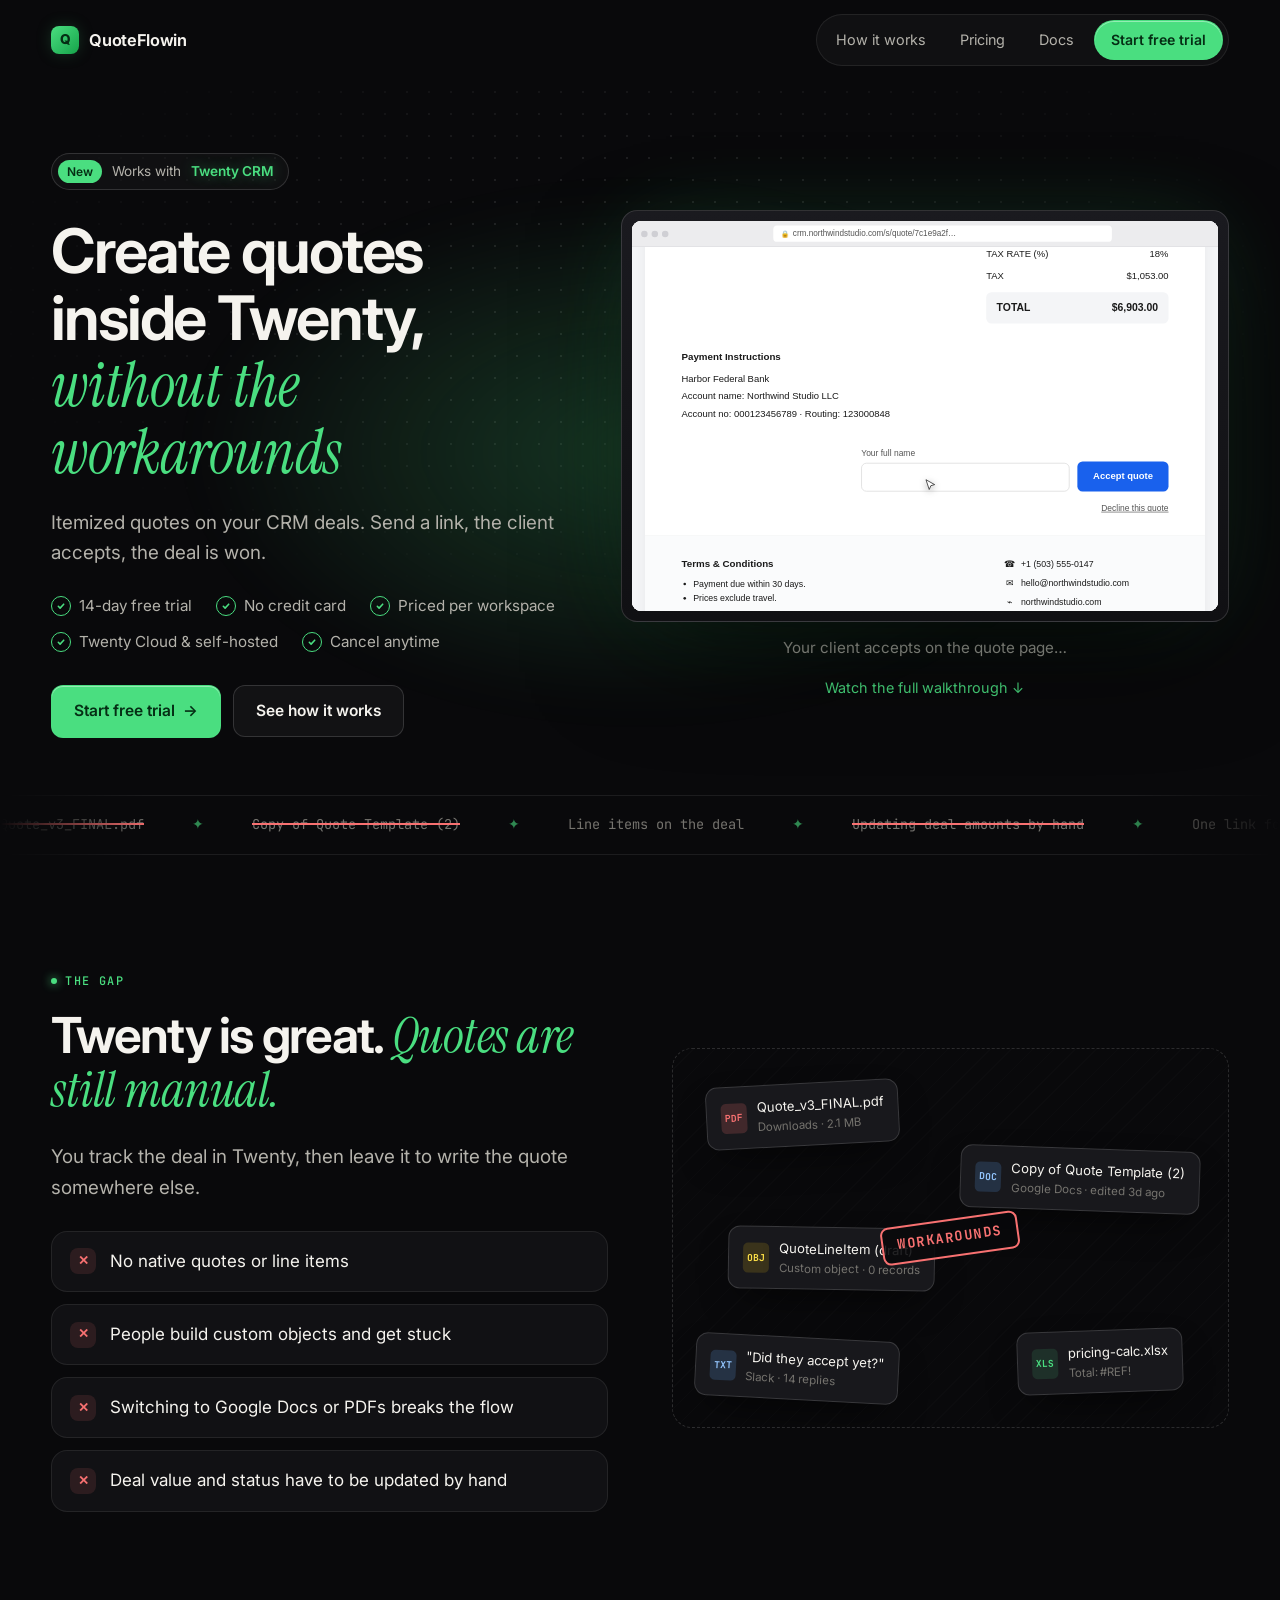
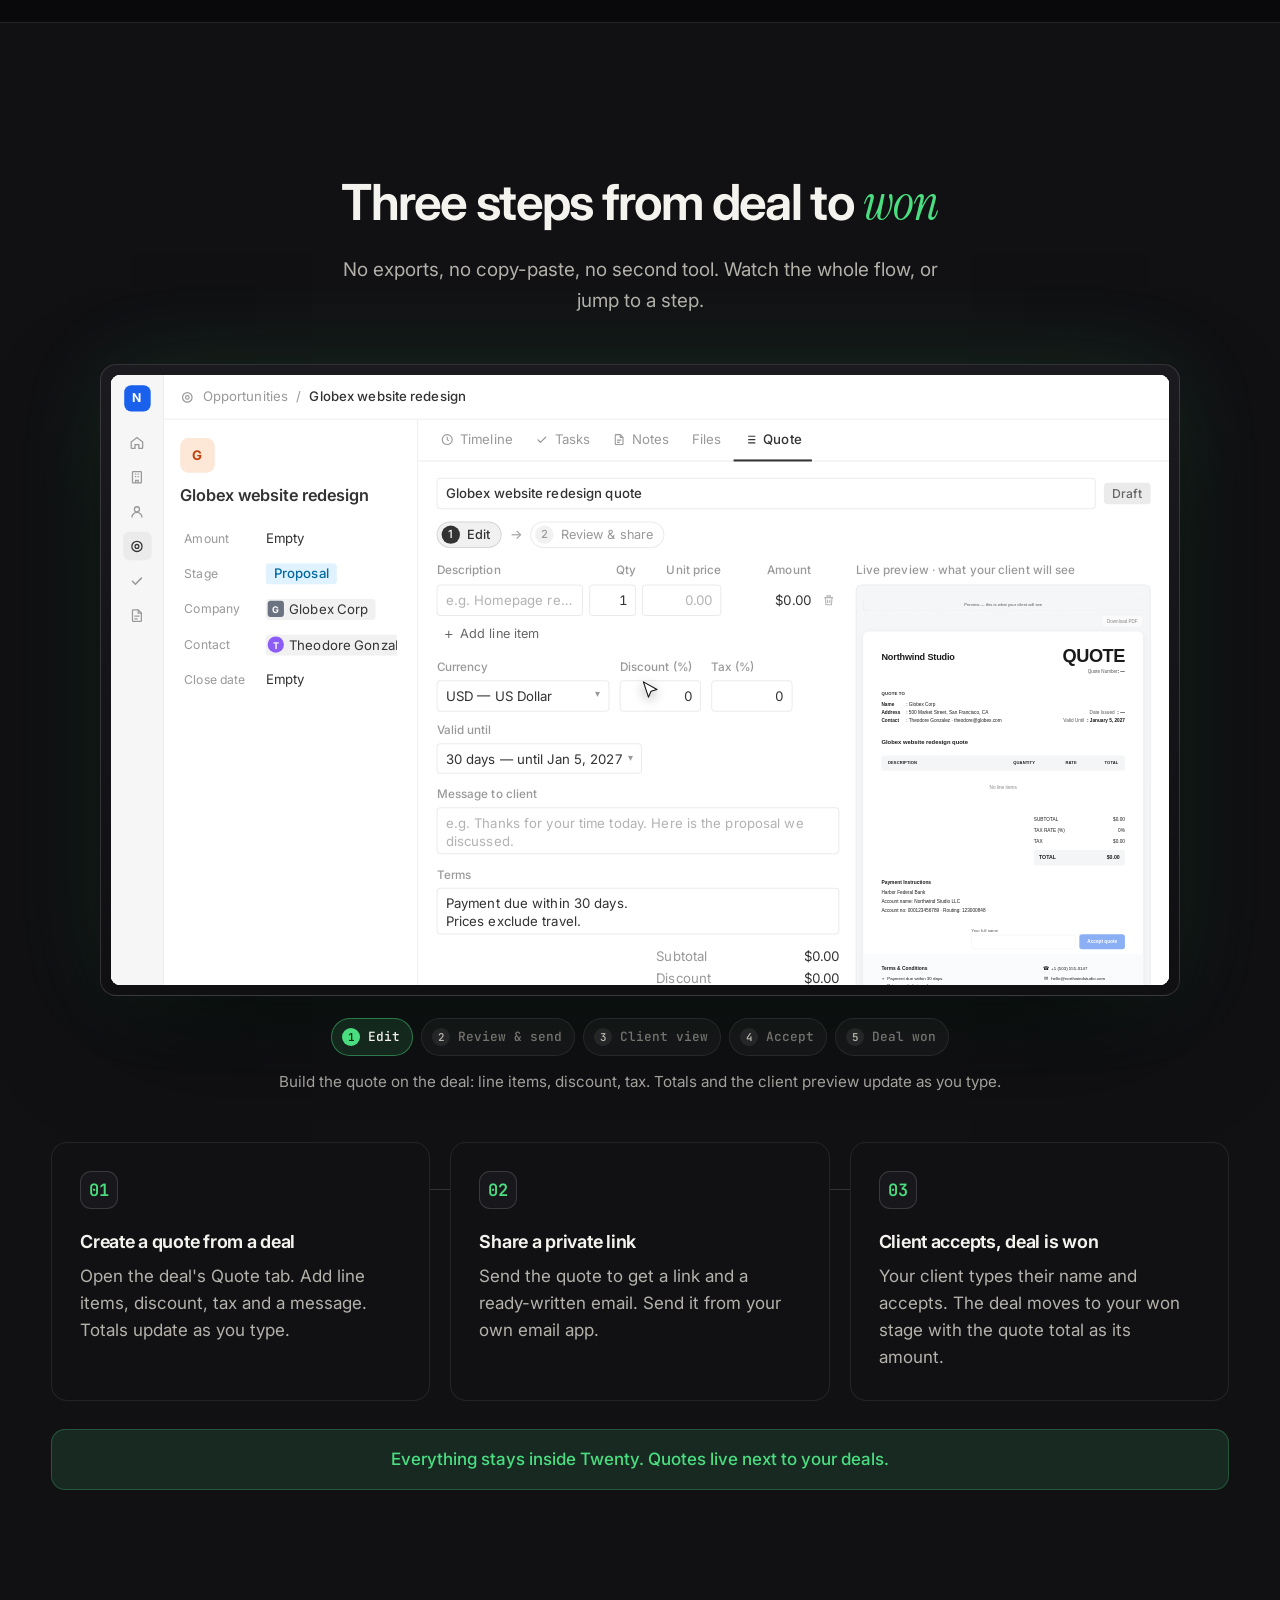
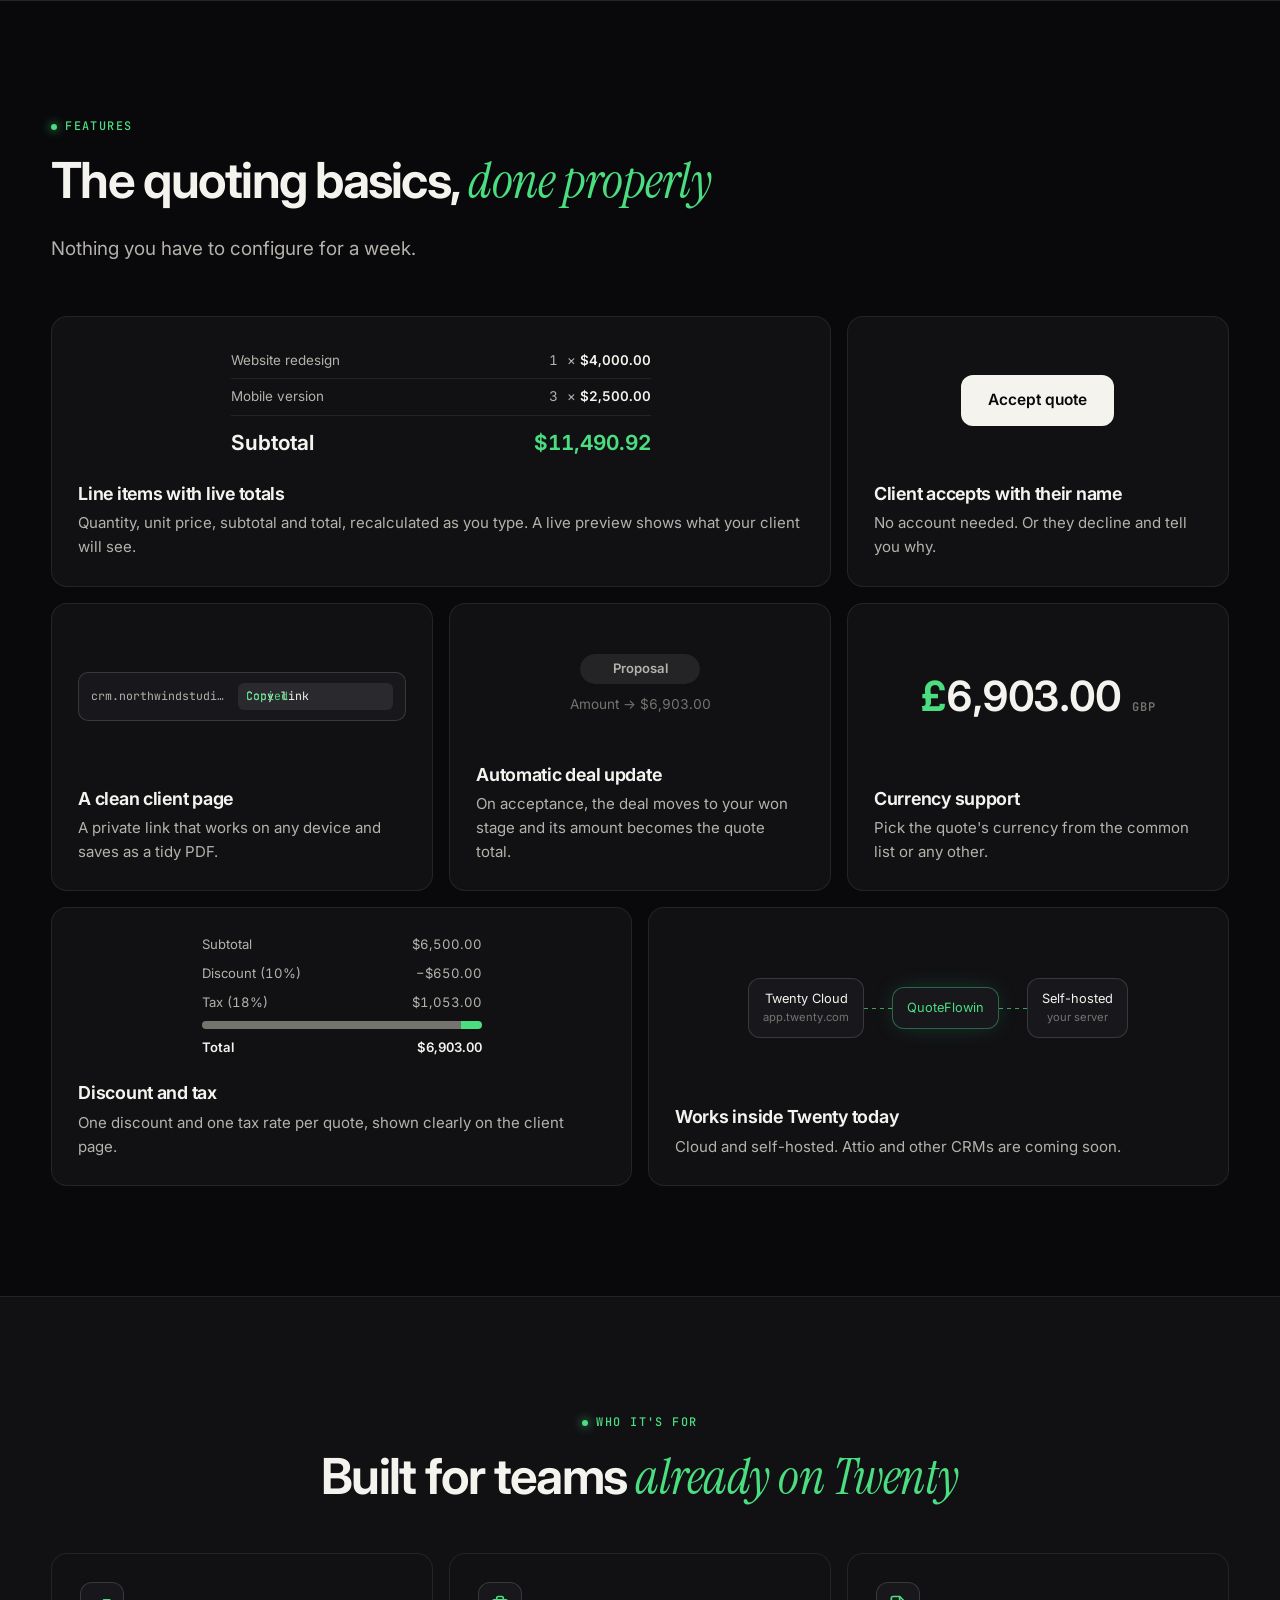
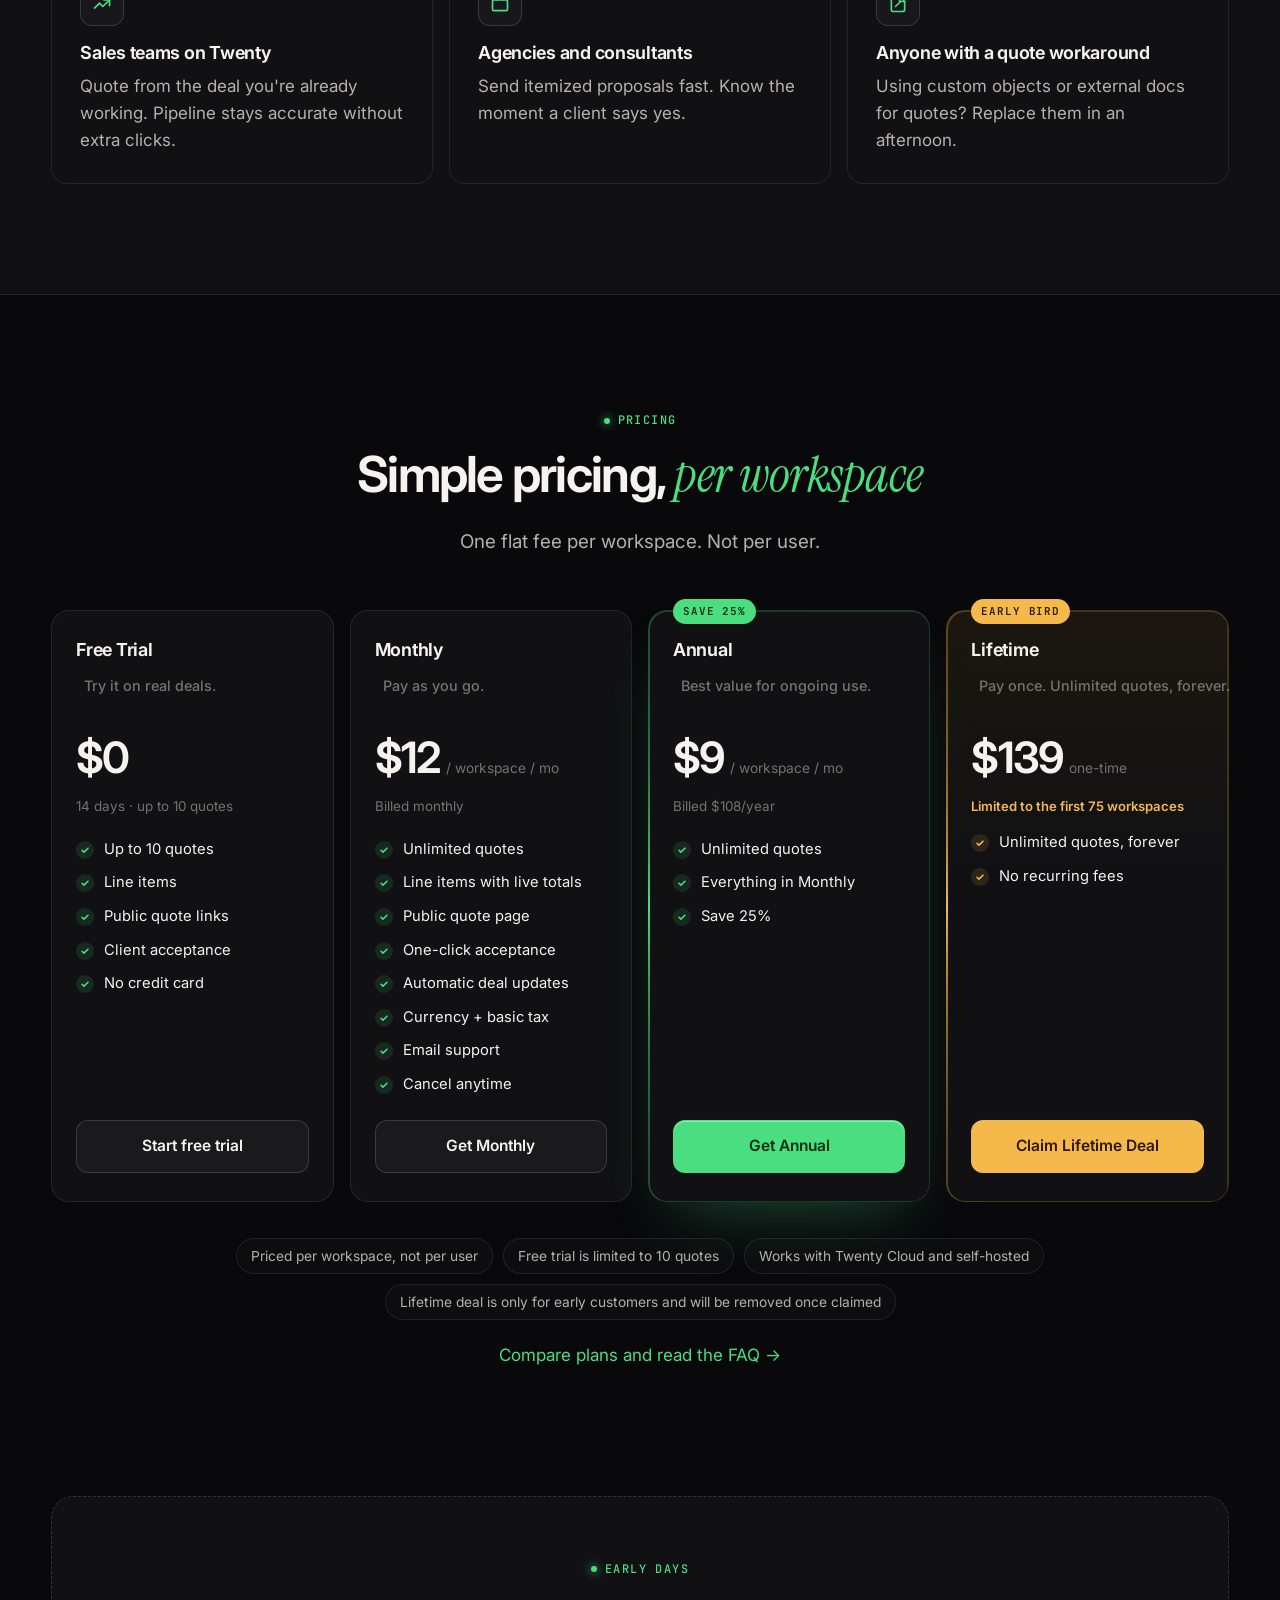
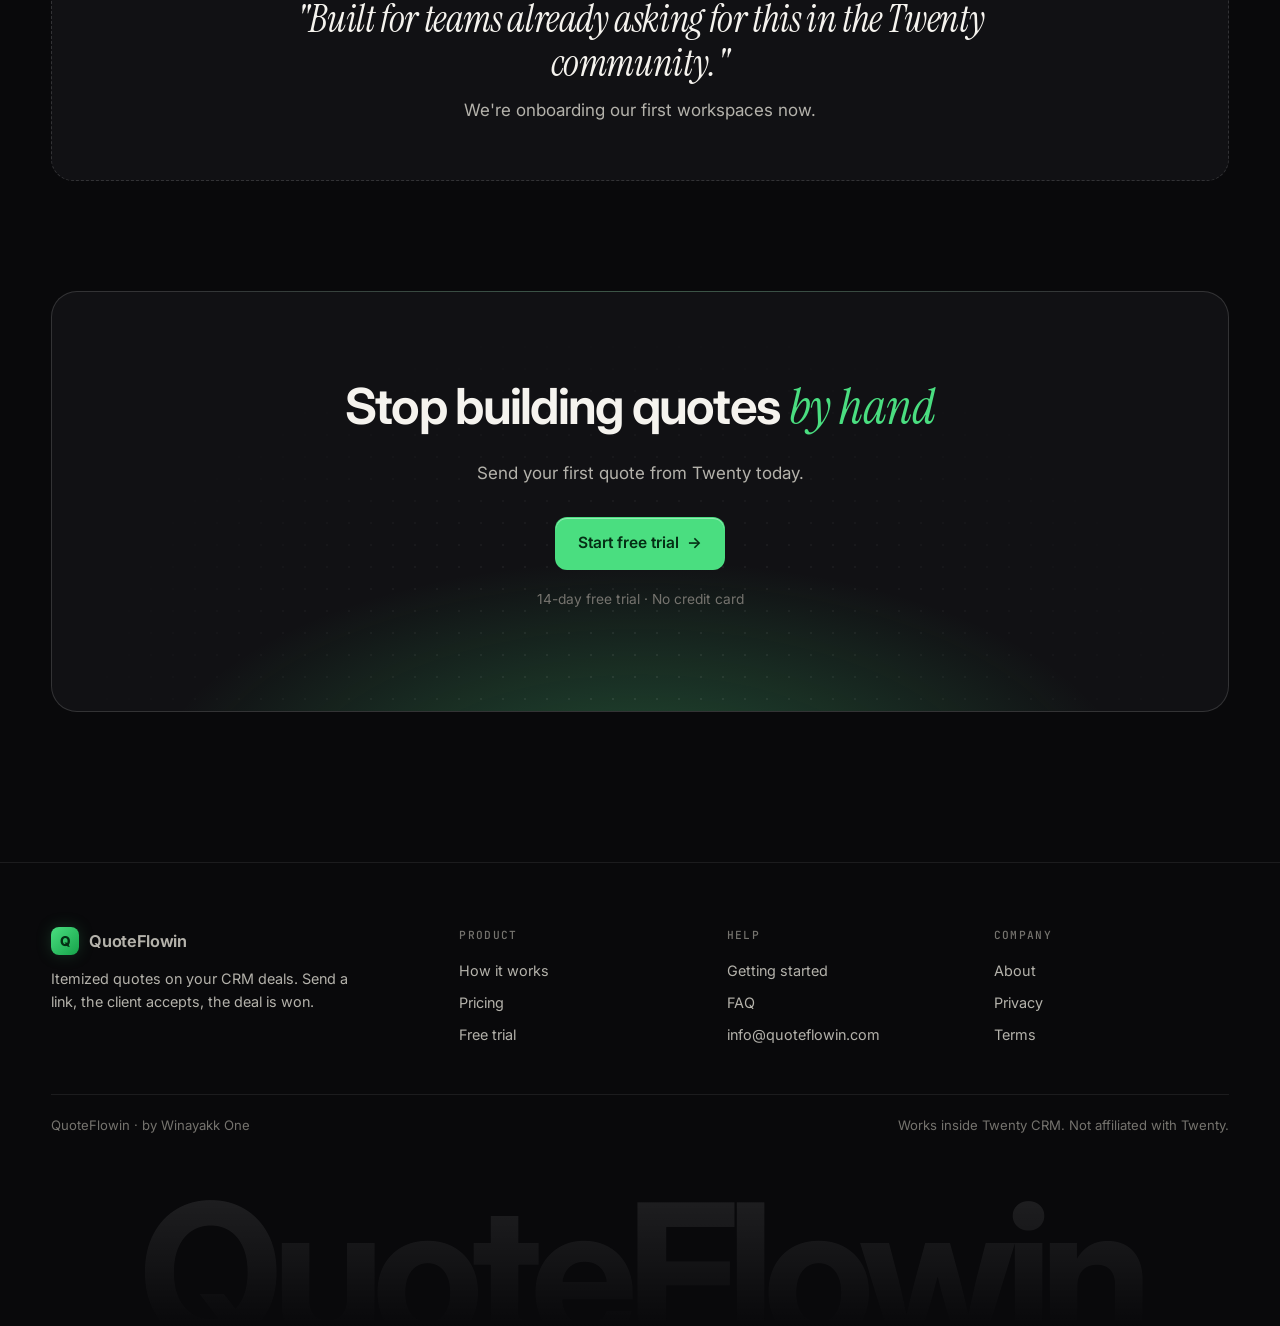
==== commit 34fbb4e1: "Add Q favicon and Apple touch icon Co-Authored-By: Claude Opus 5.5 <noreply@anthropic.com>" ====
--- a/index.html
+++ b/index.html
@@ -12,6 +12,9 @@
   <meta property="og:description" content="Itemized quotes on your CRM deals. Send a link, the client accepts, the deal is won.">
   <meta property="og:url" content="https://quoteflowin.com/">
   <meta name="theme-color" content="#09090b">
+  <link rel="icon" href="favicon.svg" type="image/svg+xml">
+  <link rel="icon" href="favicon-32.png" type="image/png" sizes="32x32">
+  <link rel="apple-touch-icon" href="apple-touch-icon.png">
   <link rel="preconnect" href="https://fonts.googleapis.com">
   <link rel="preconnect" href="https://fonts.gstatic.com" crossorigin>
   <link href="https://fonts.googleapis.com/css2?family=Inter:wght@400;500;600;700&family=Instrument+Serif:ital@1&family=JetBrains+Mono:wght@400;500;600&display=swap" rel="stylesheet">
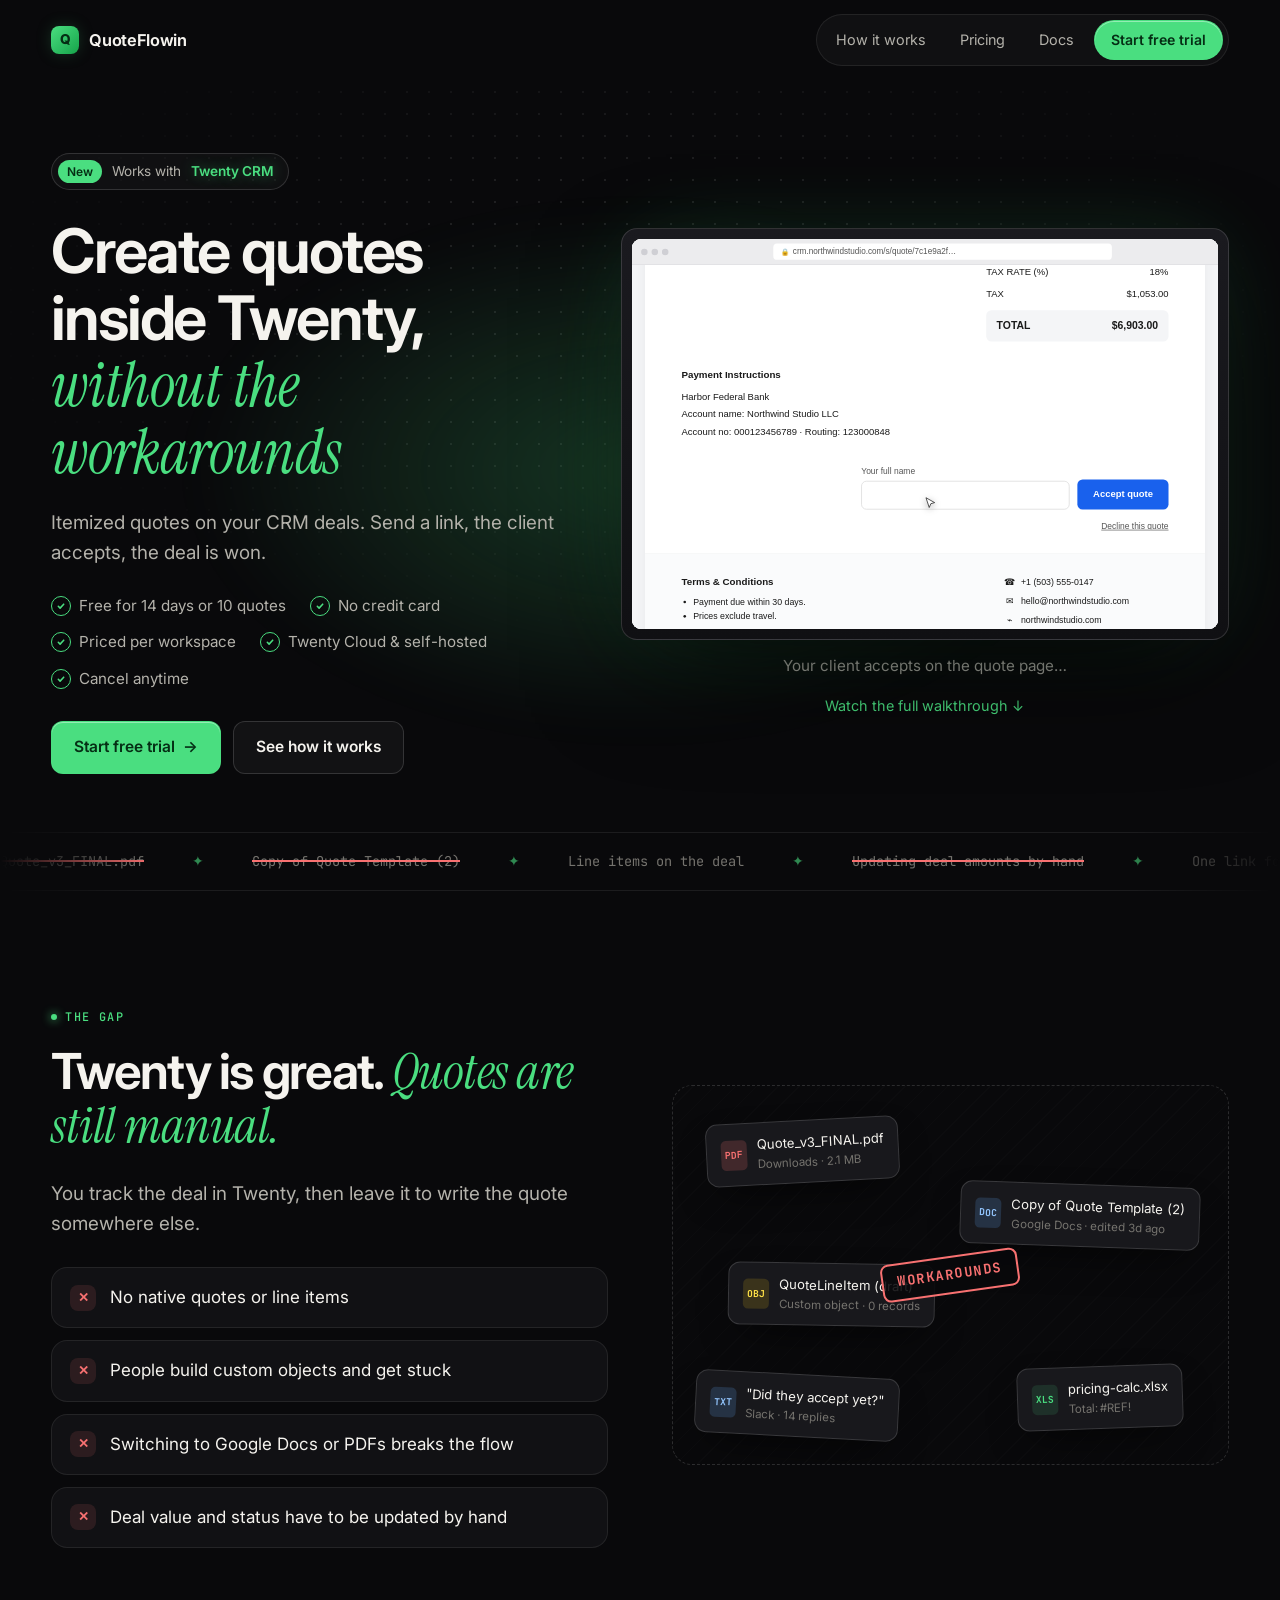
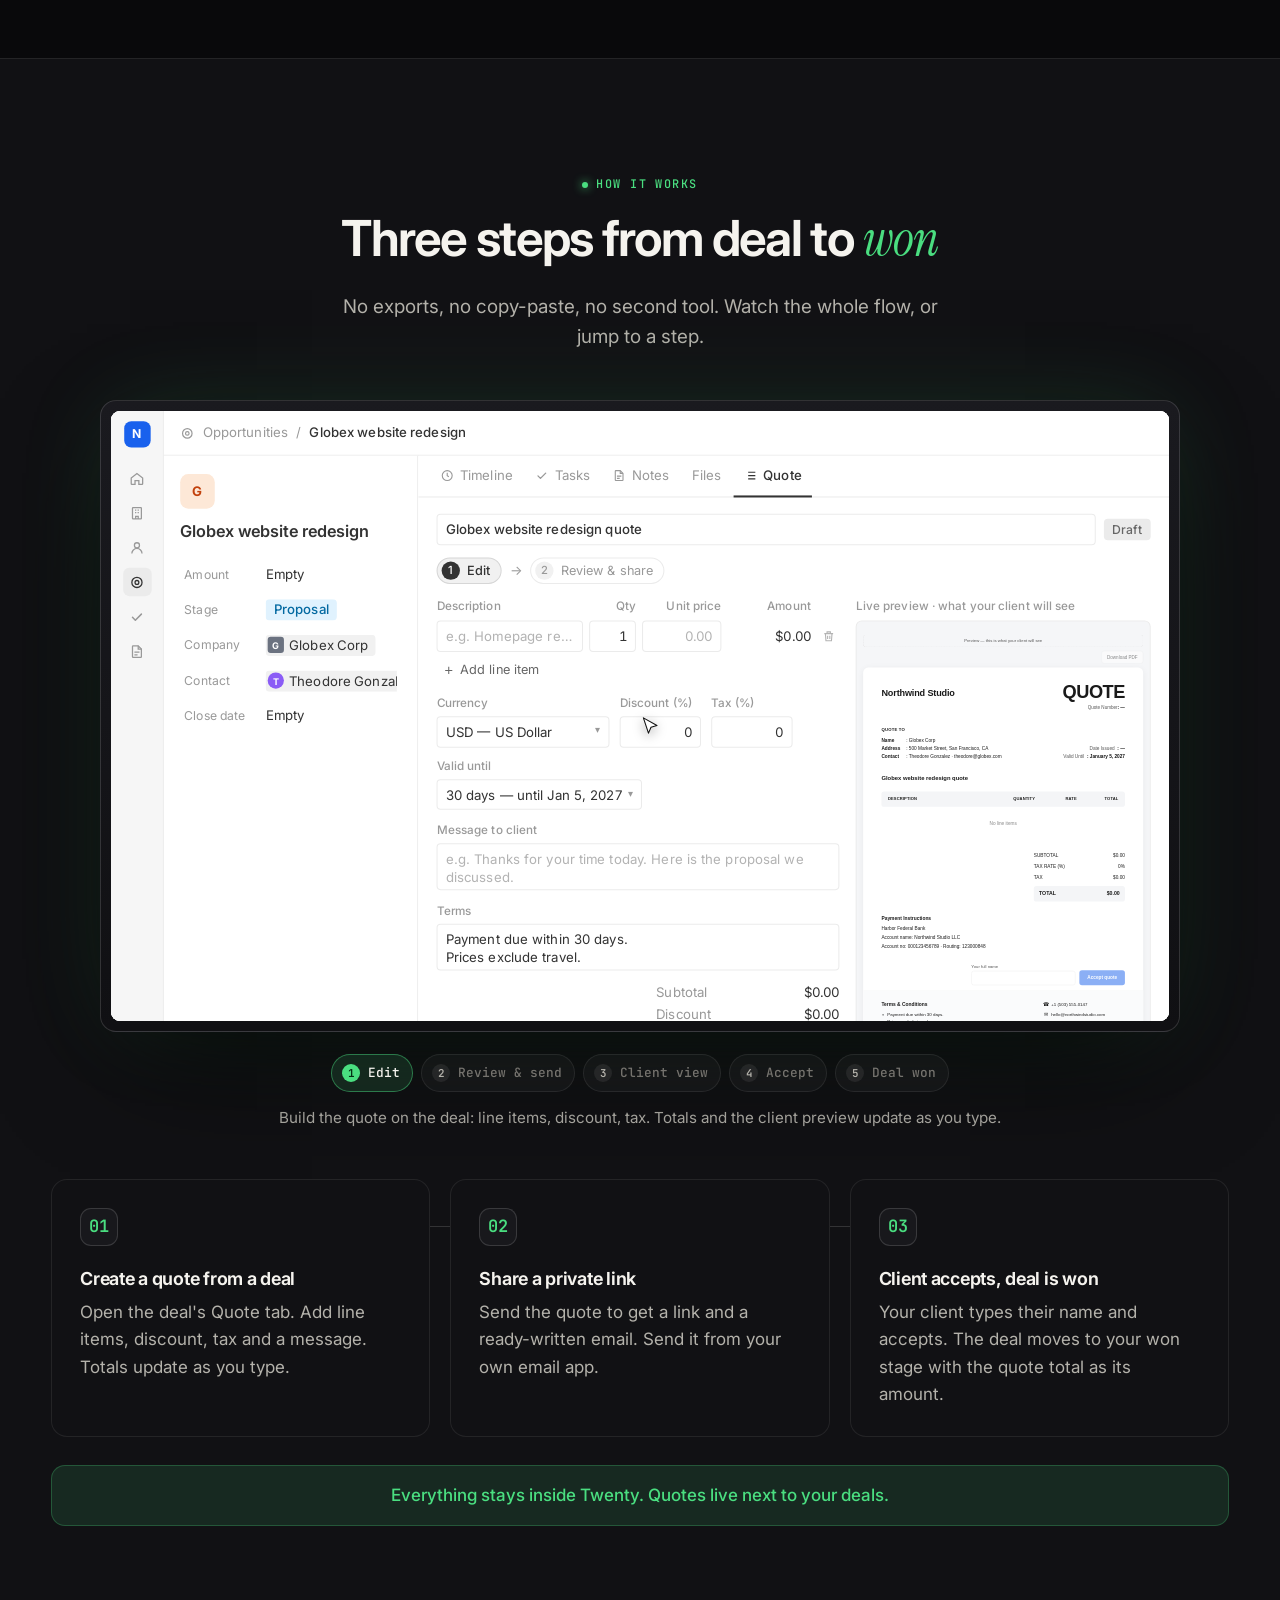
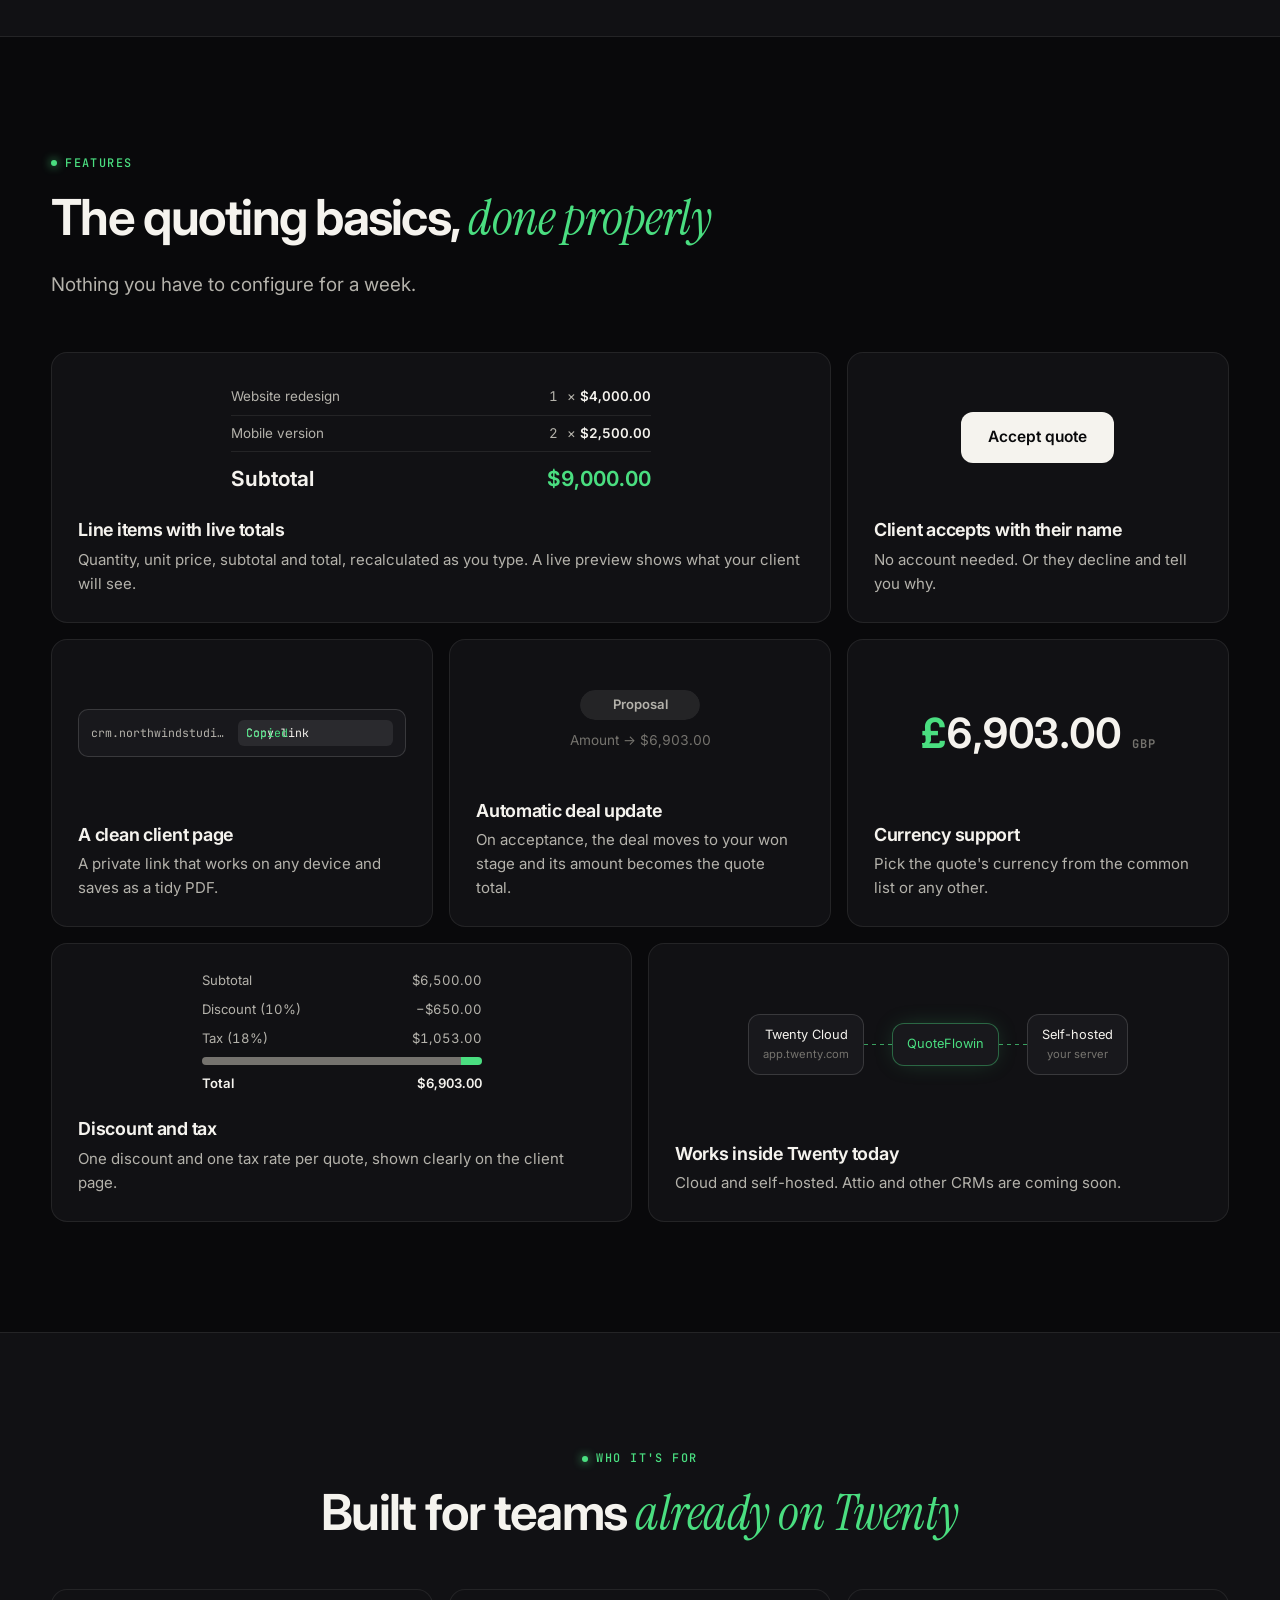
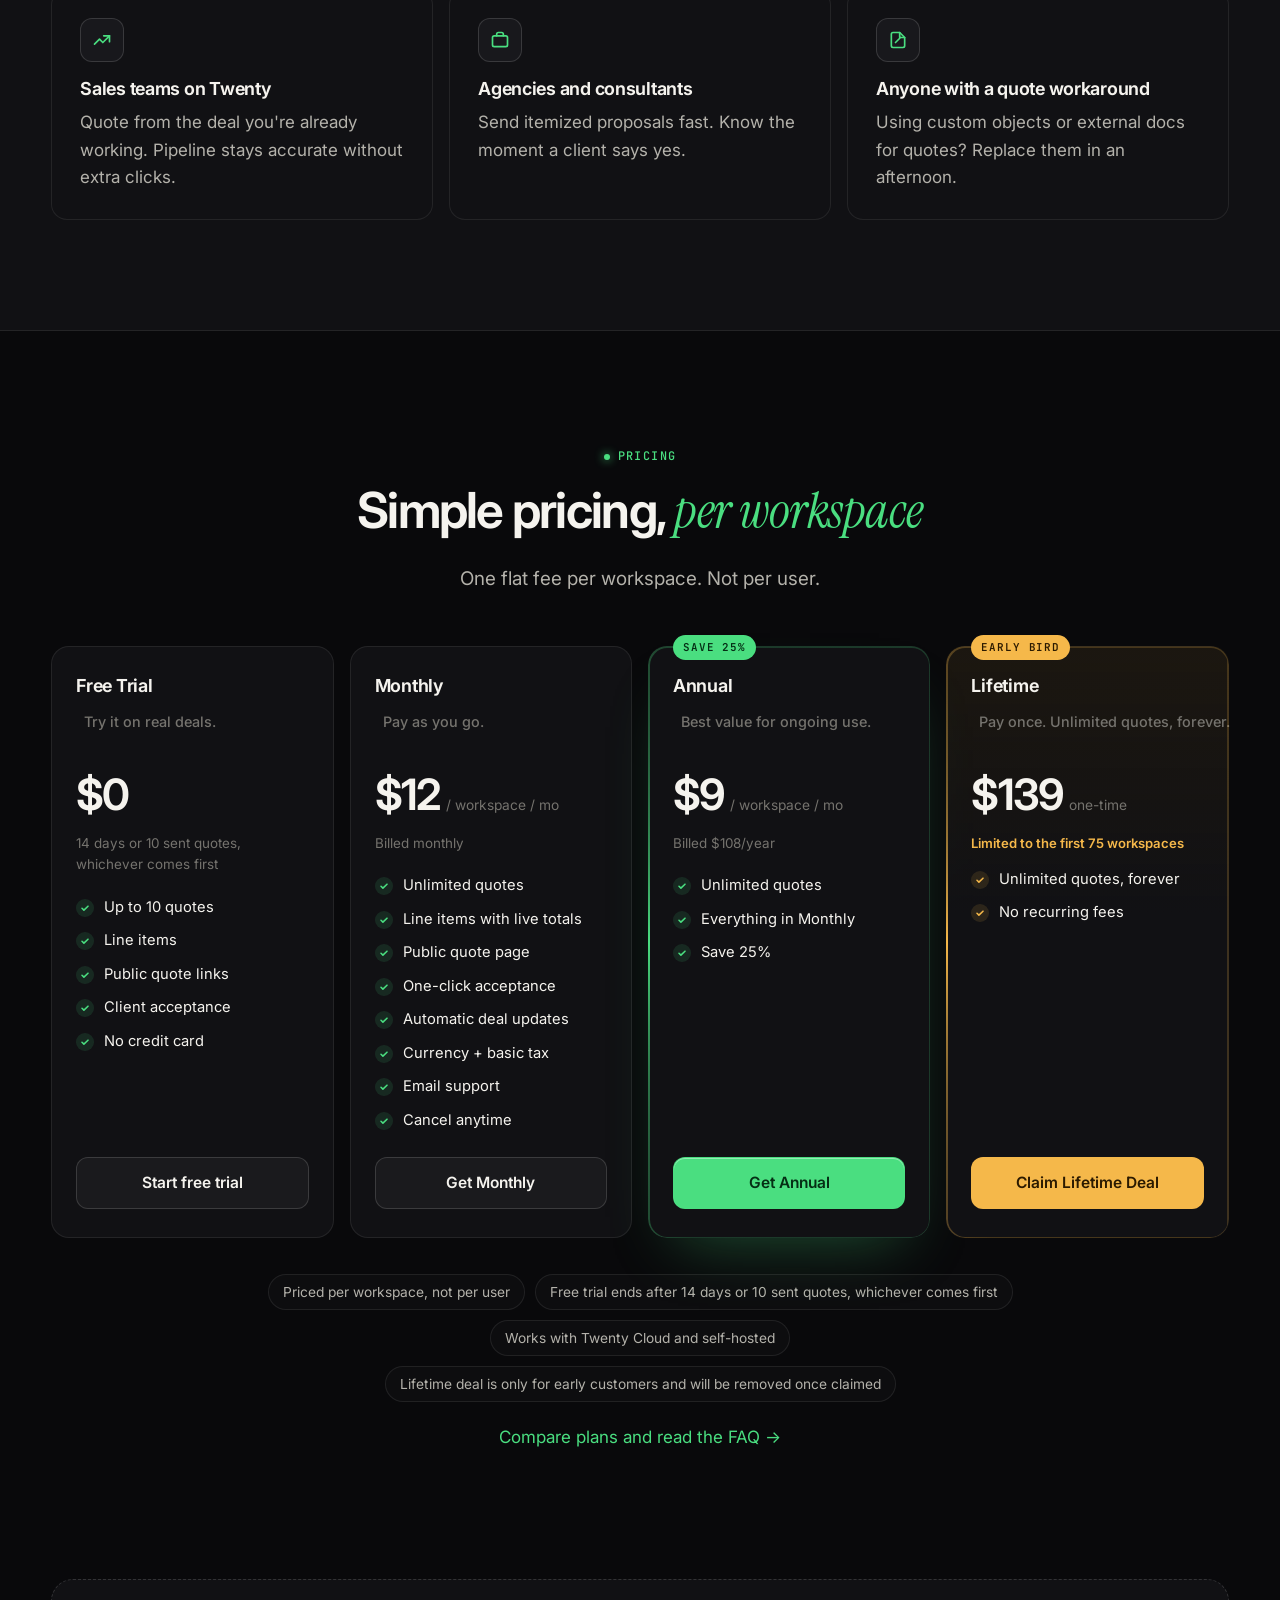
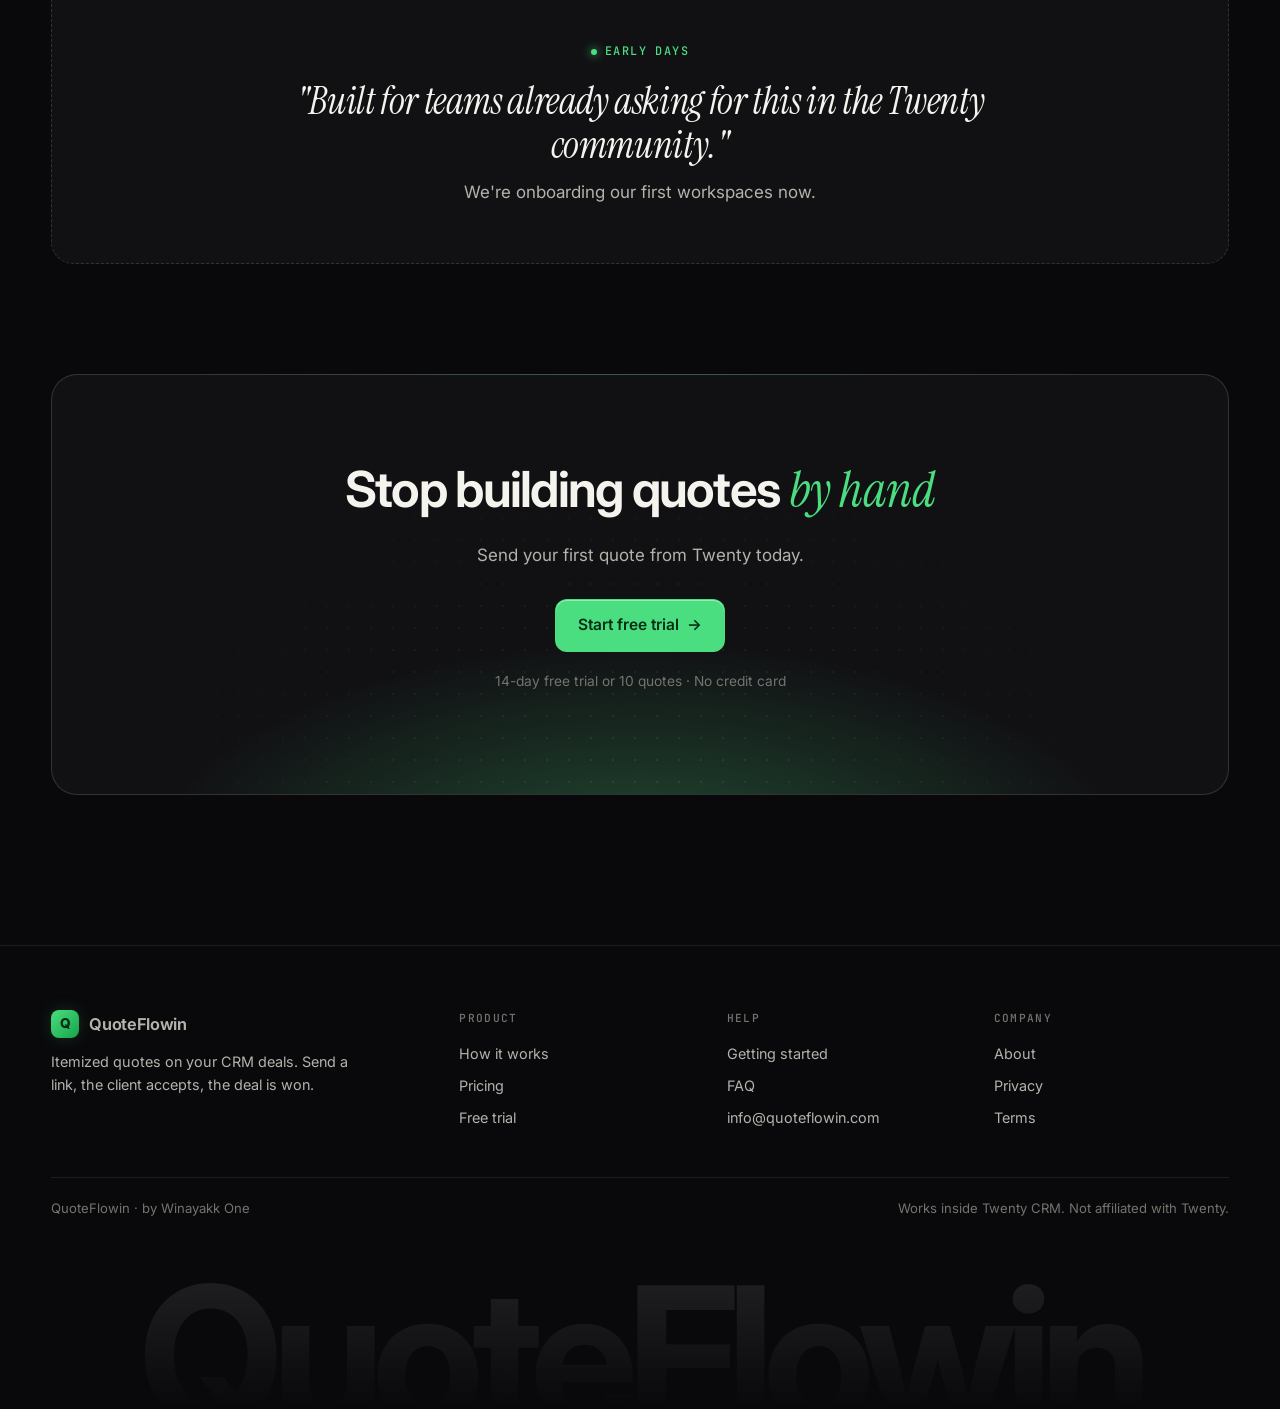
==== commit 8c5f1332: "Match trial wording to the app and tag signup emails with the plan The trial ends at 14 days or 10 s" ====
--- a/index.html
+++ b/index.html
@@ -57,7 +57,7 @@
         </h1>
         <p class="lead fade-up" style="--d:.7s">Itemized quotes on your CRM deals. Send a link, the client accepts, the deal is won.</p>
         <ul class="hero-checks fade-up" style="--d:.8s">
-          <li>14-day free trial</li>
+          <li>Free for 14 days or 10 quotes</li>
           <li>No credit card</li>
           <li>Priced per workspace</li>
           <li>Twenty Cloud &amp; self-hosted</li>
@@ -289,7 +289,7 @@
           <h3>Free Trial</h3>
           <p class="tag">Try it on real deals.</p>
           <div class="price"><span class="amt">$0</span></div>
-          <p class="billing">14 days · up to 10 quotes</p>
+          <p class="billing">14 days or 10 sent quotes, whichever comes first</p>
           <ul>
             <li>Up to 10 quotes</li>
             <li>Line items</li>
@@ -348,7 +348,7 @@
 
       <ul class="pricing-notes reveal">
         <li>Priced per workspace, not per user</li>
-        <li>Free trial is limited to 10 quotes</li>
+        <li>Free trial ends after 14 days or 10 sent quotes, whichever comes first</li>
         <li>Works with Twenty Cloud and self-hosted</li>
         <li>Lifetime deal is only for early customers and will be removed once claimed</li>
       </ul>
@@ -376,7 +376,7 @@
         <div class="cta-row">
           <a class="btn btn-primary" href="signup.html?plan=trial">Start free trial <span class="arrow">→</span></a>
         </div>
-        <p class="fine">14-day free trial · No credit card</p>
+        <p class="fine">14-day free trial or 10 quotes · No credit card</p>
       </div>
     </div>
   </section>
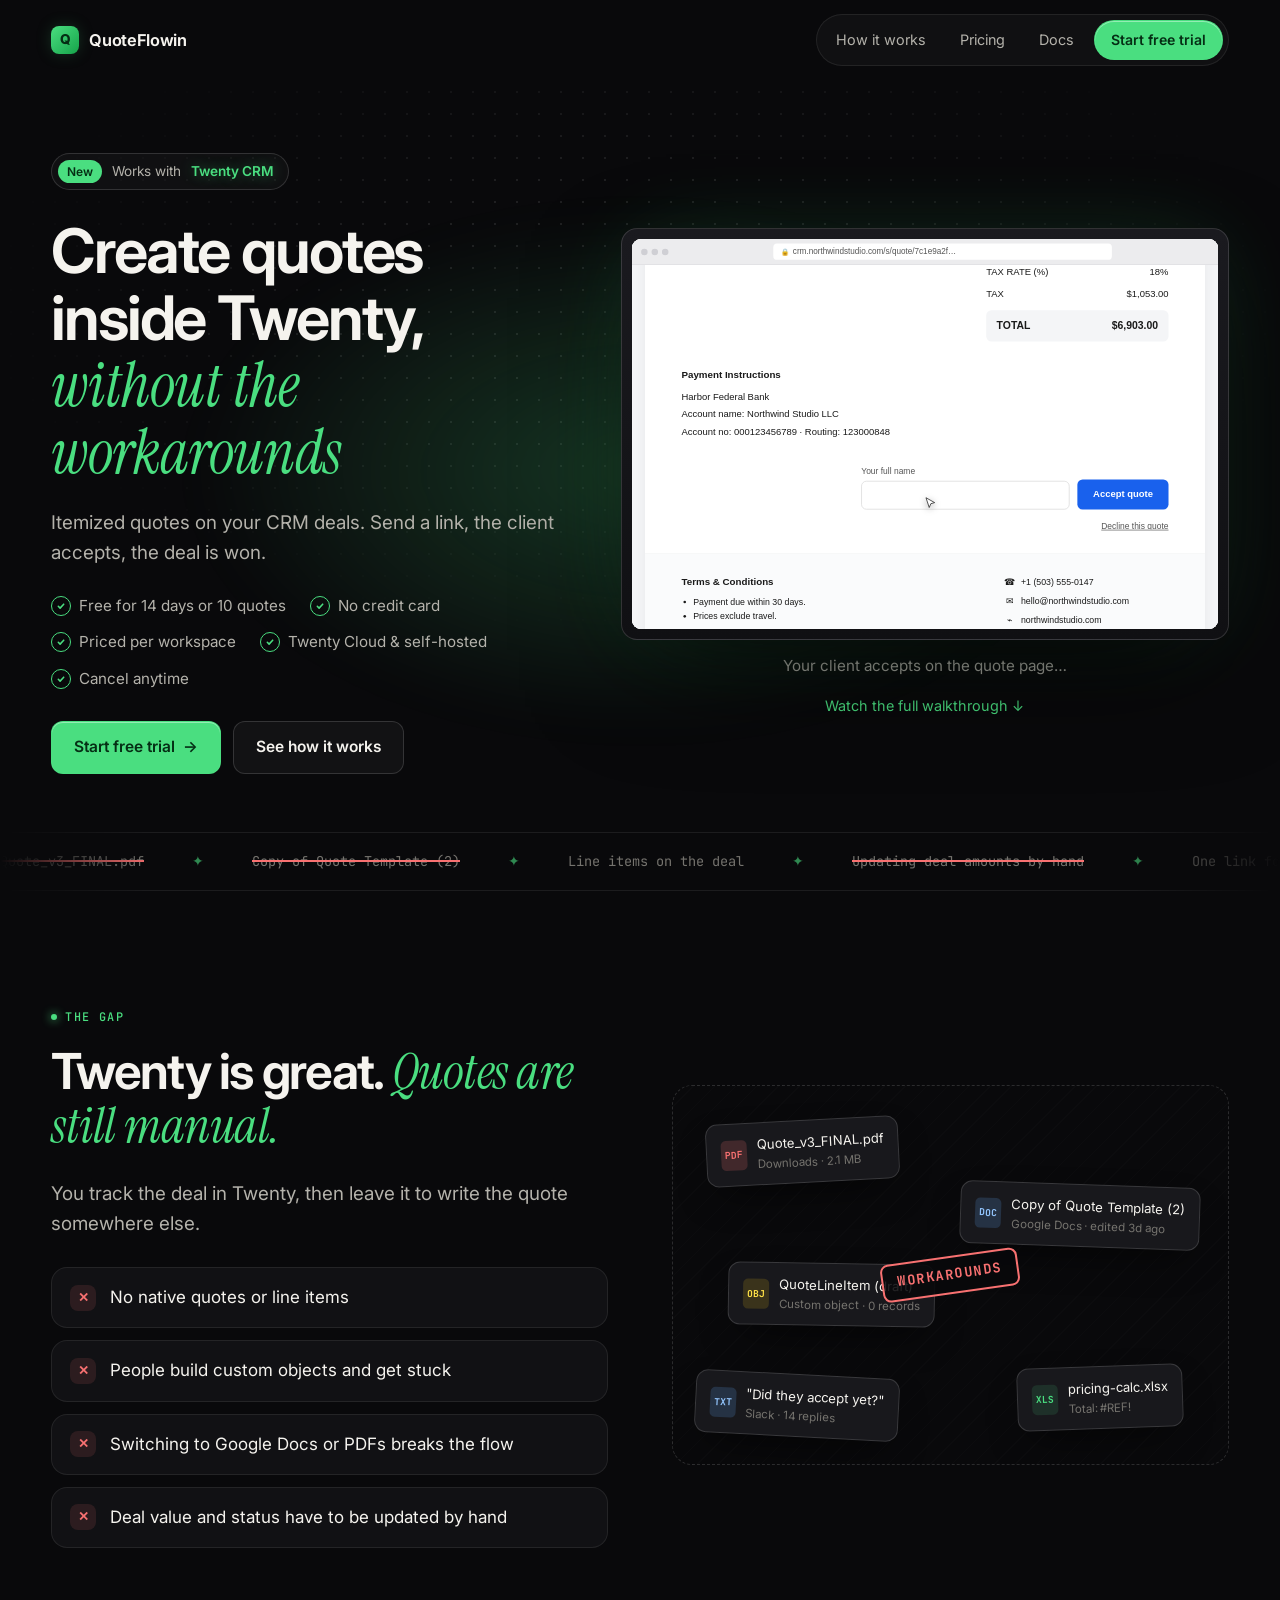
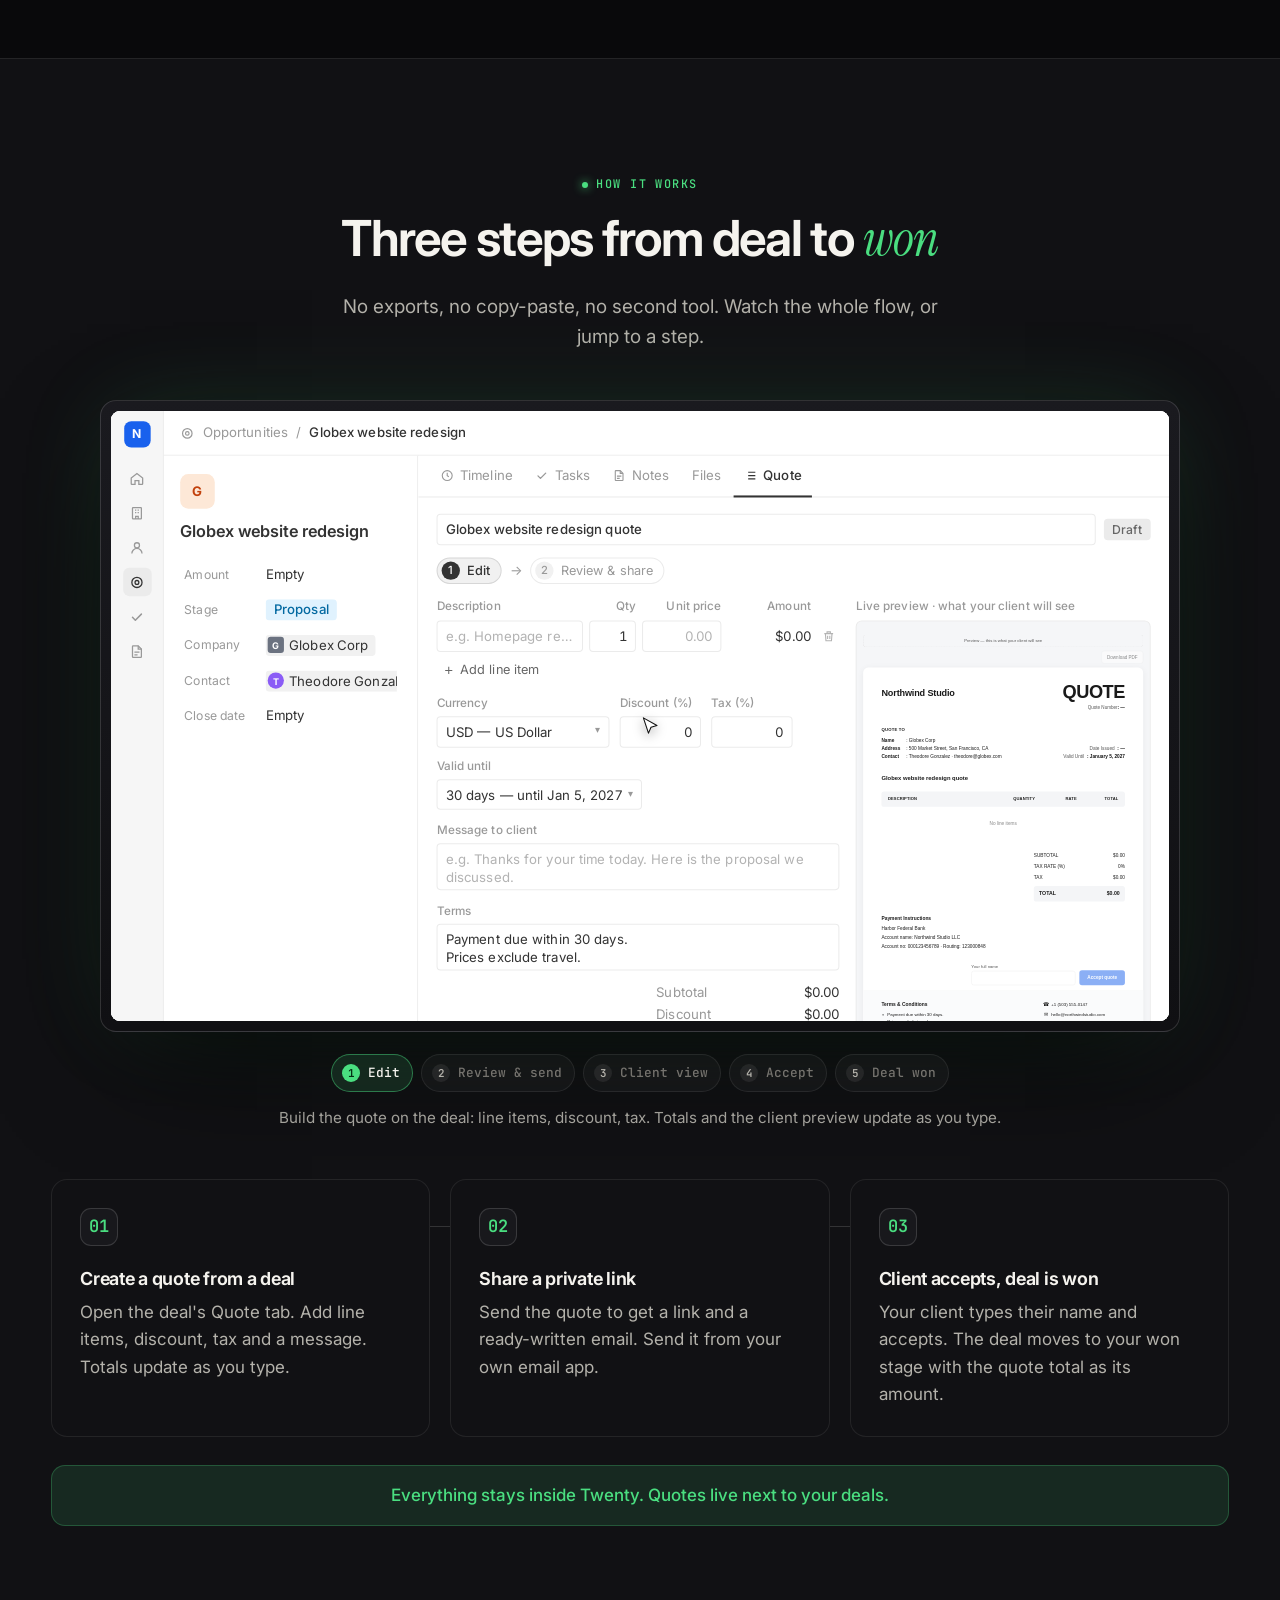
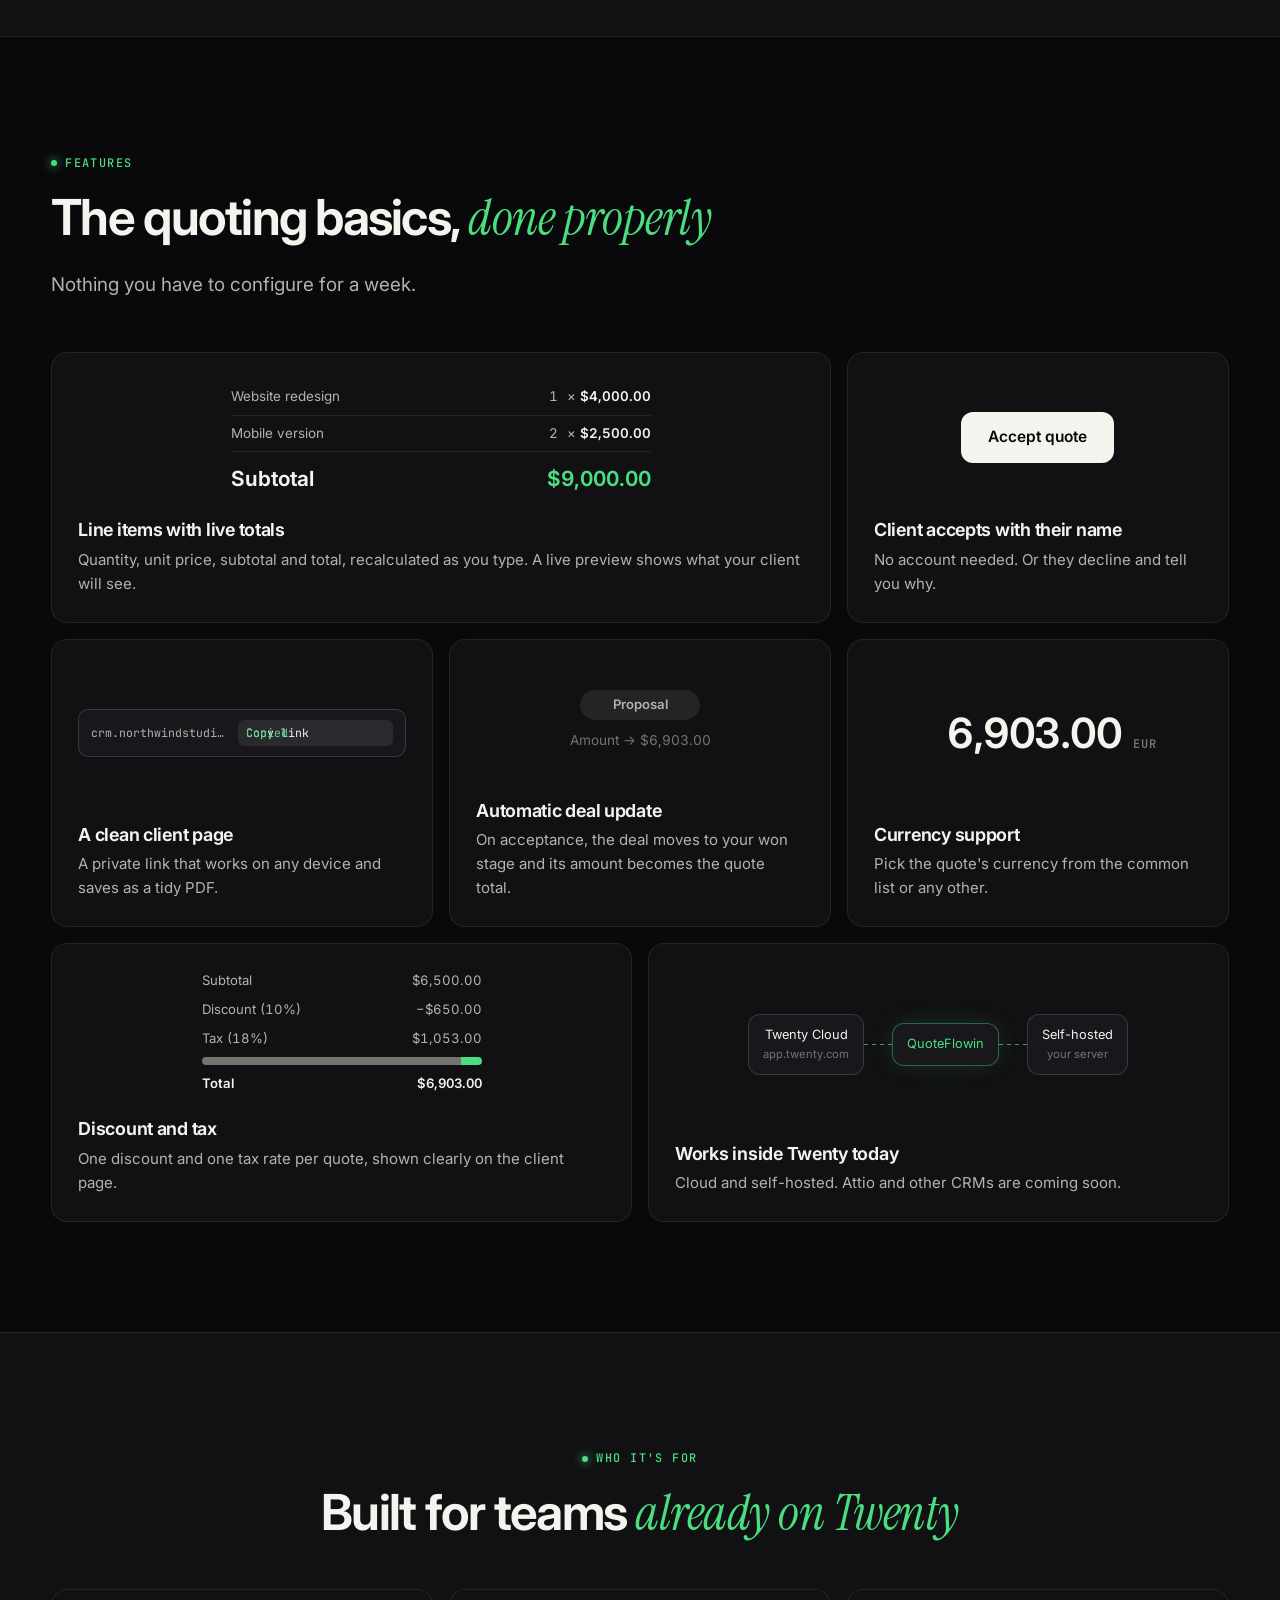
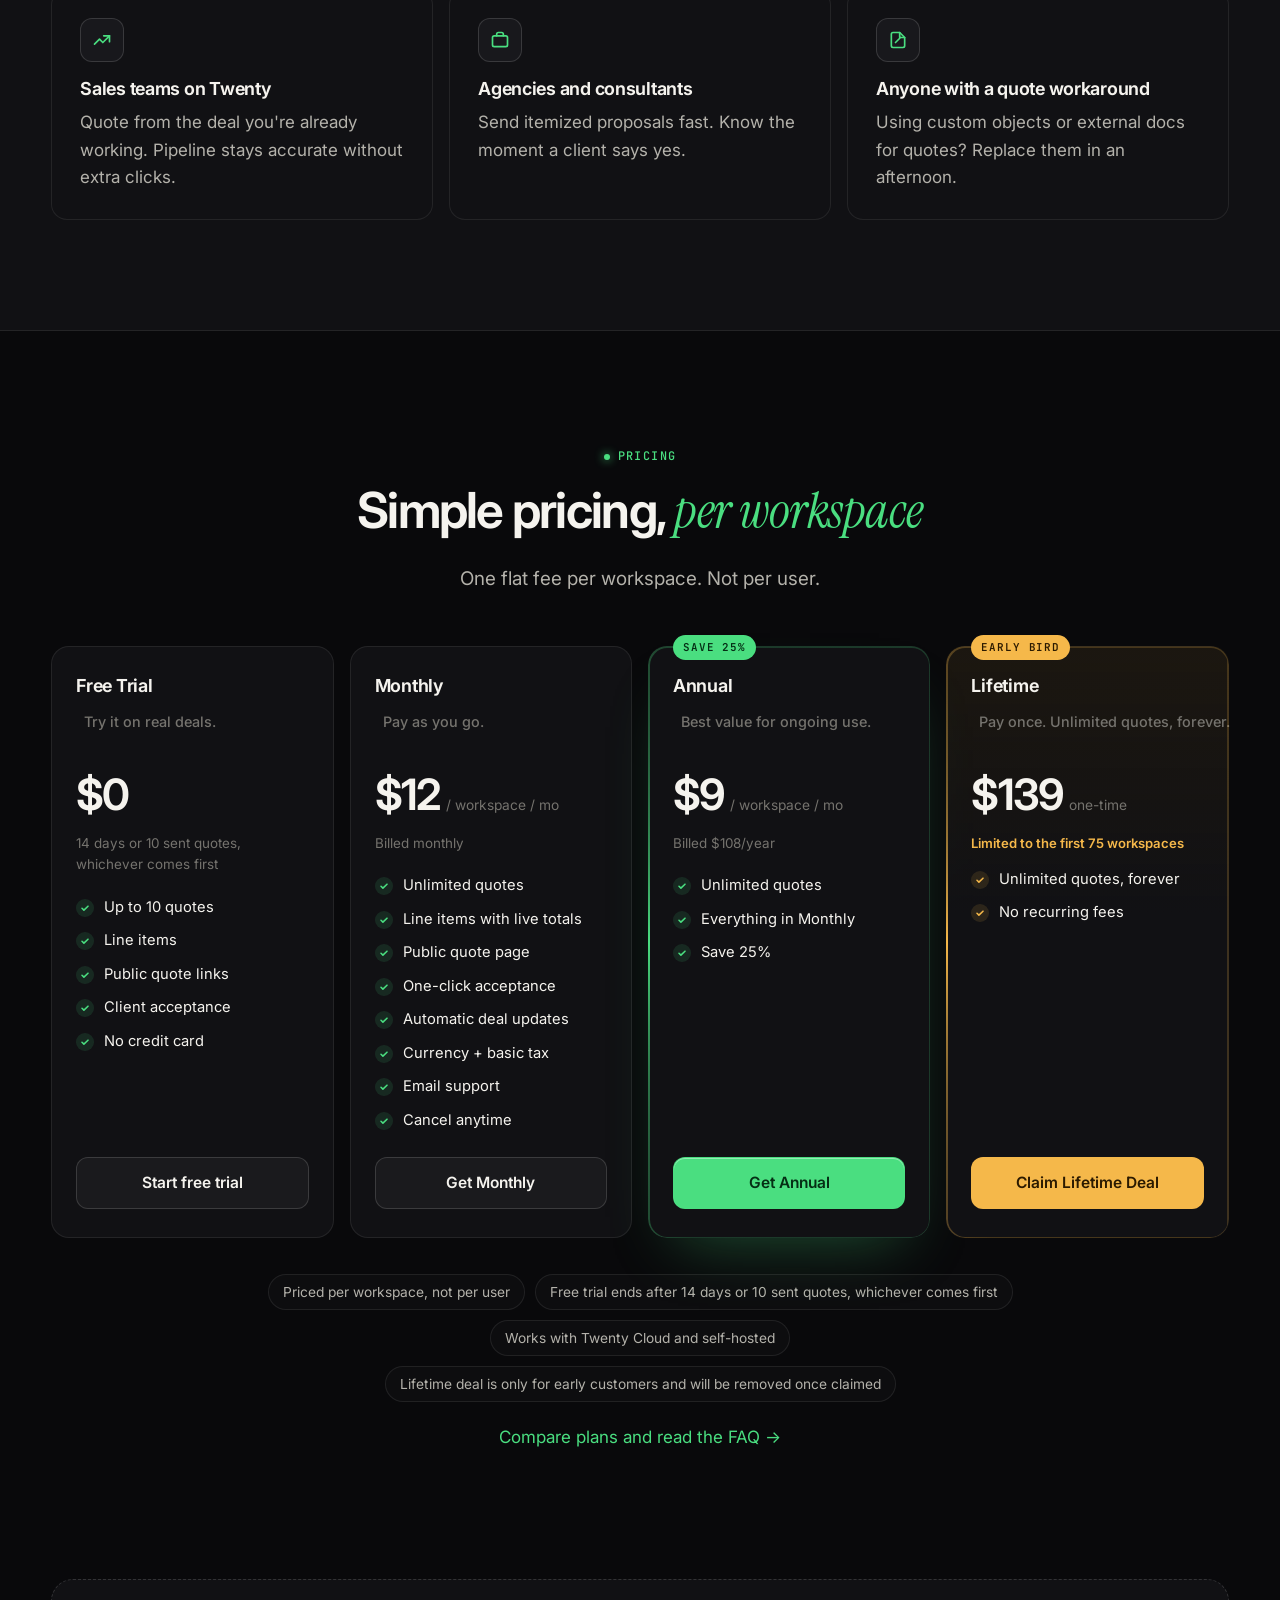
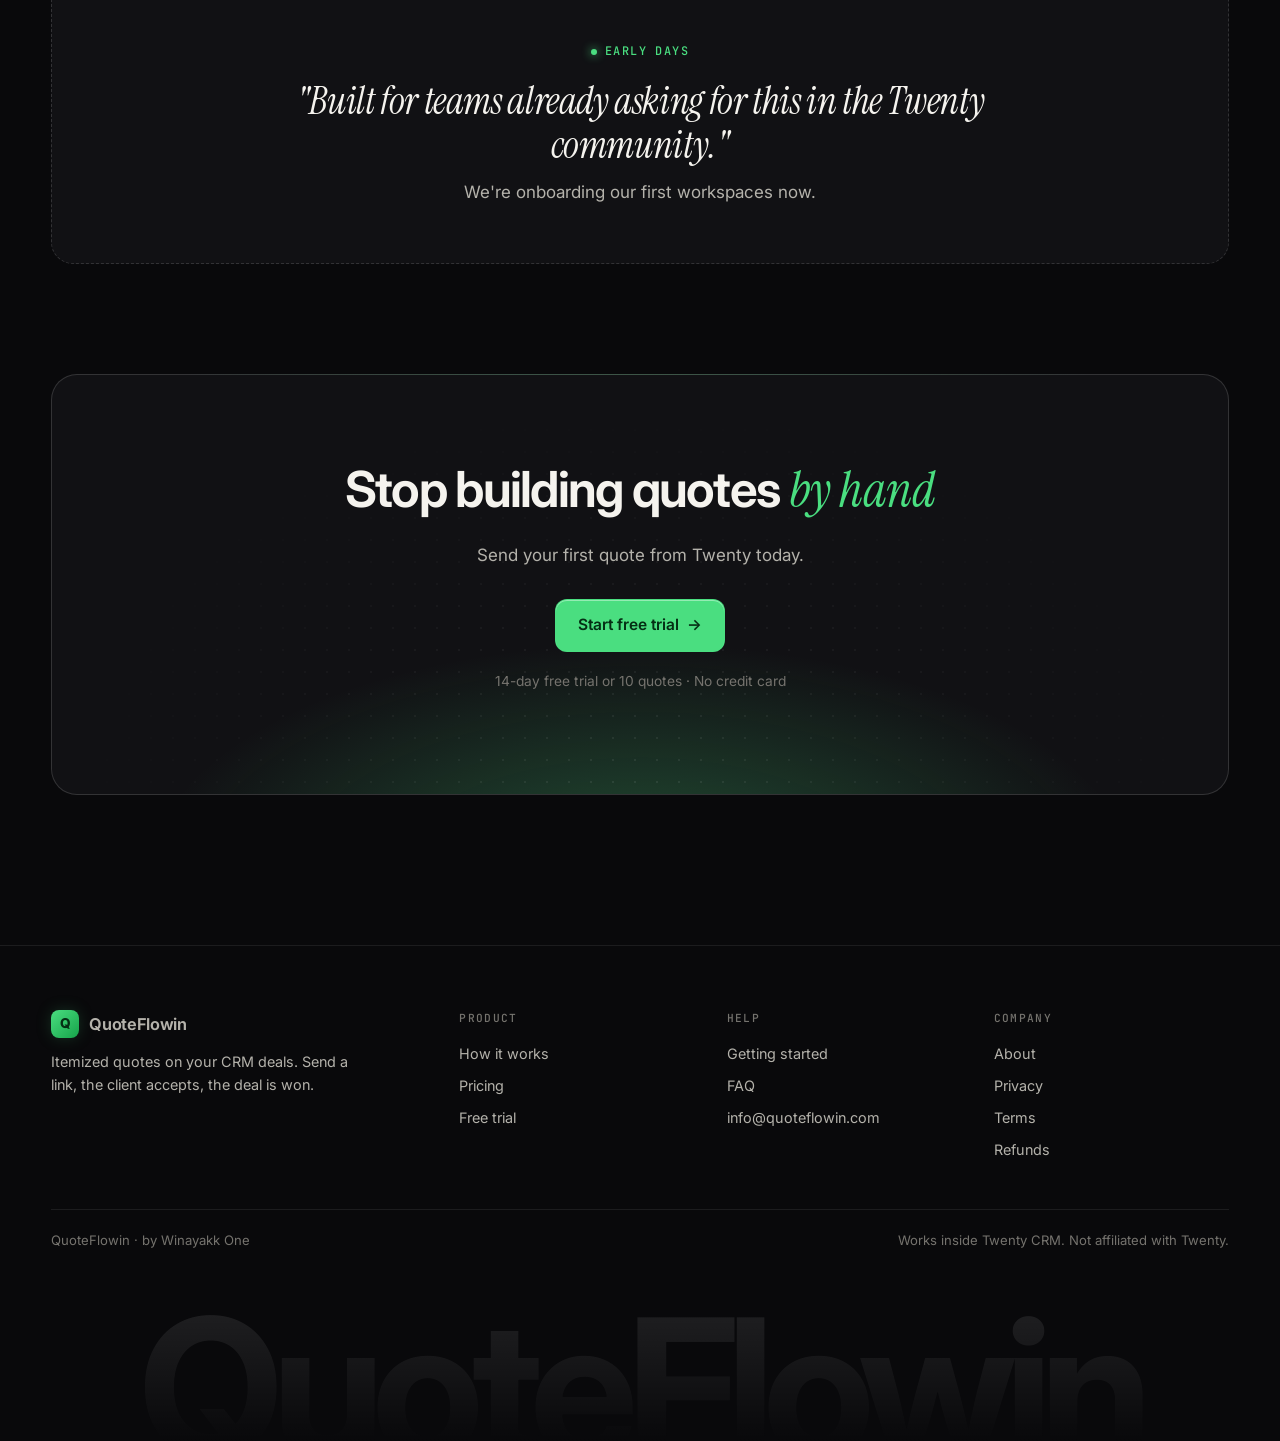
==== commit 06dd2fed: "Add Terms, Privacy and Refund pages and link them in the footer Co-Authored-By: Claude Opus 5.5 <nor" ====
--- a/index.html
+++ b/index.html
@@ -410,8 +410,9 @@
         <h4>Company</h4>
         <ul>
           <li><a href="#">About</a></li>
-          <li><a href="#">Privacy</a></li>
-          <li><a href="#">Terms</a></li>
+          <li><a href="privacy.html">Privacy</a></li>
+          <li><a href="terms.html">Terms</a></li>
+          <li><a href="refund.html">Refunds</a></li>
         </ul>
       </div>
     </div>
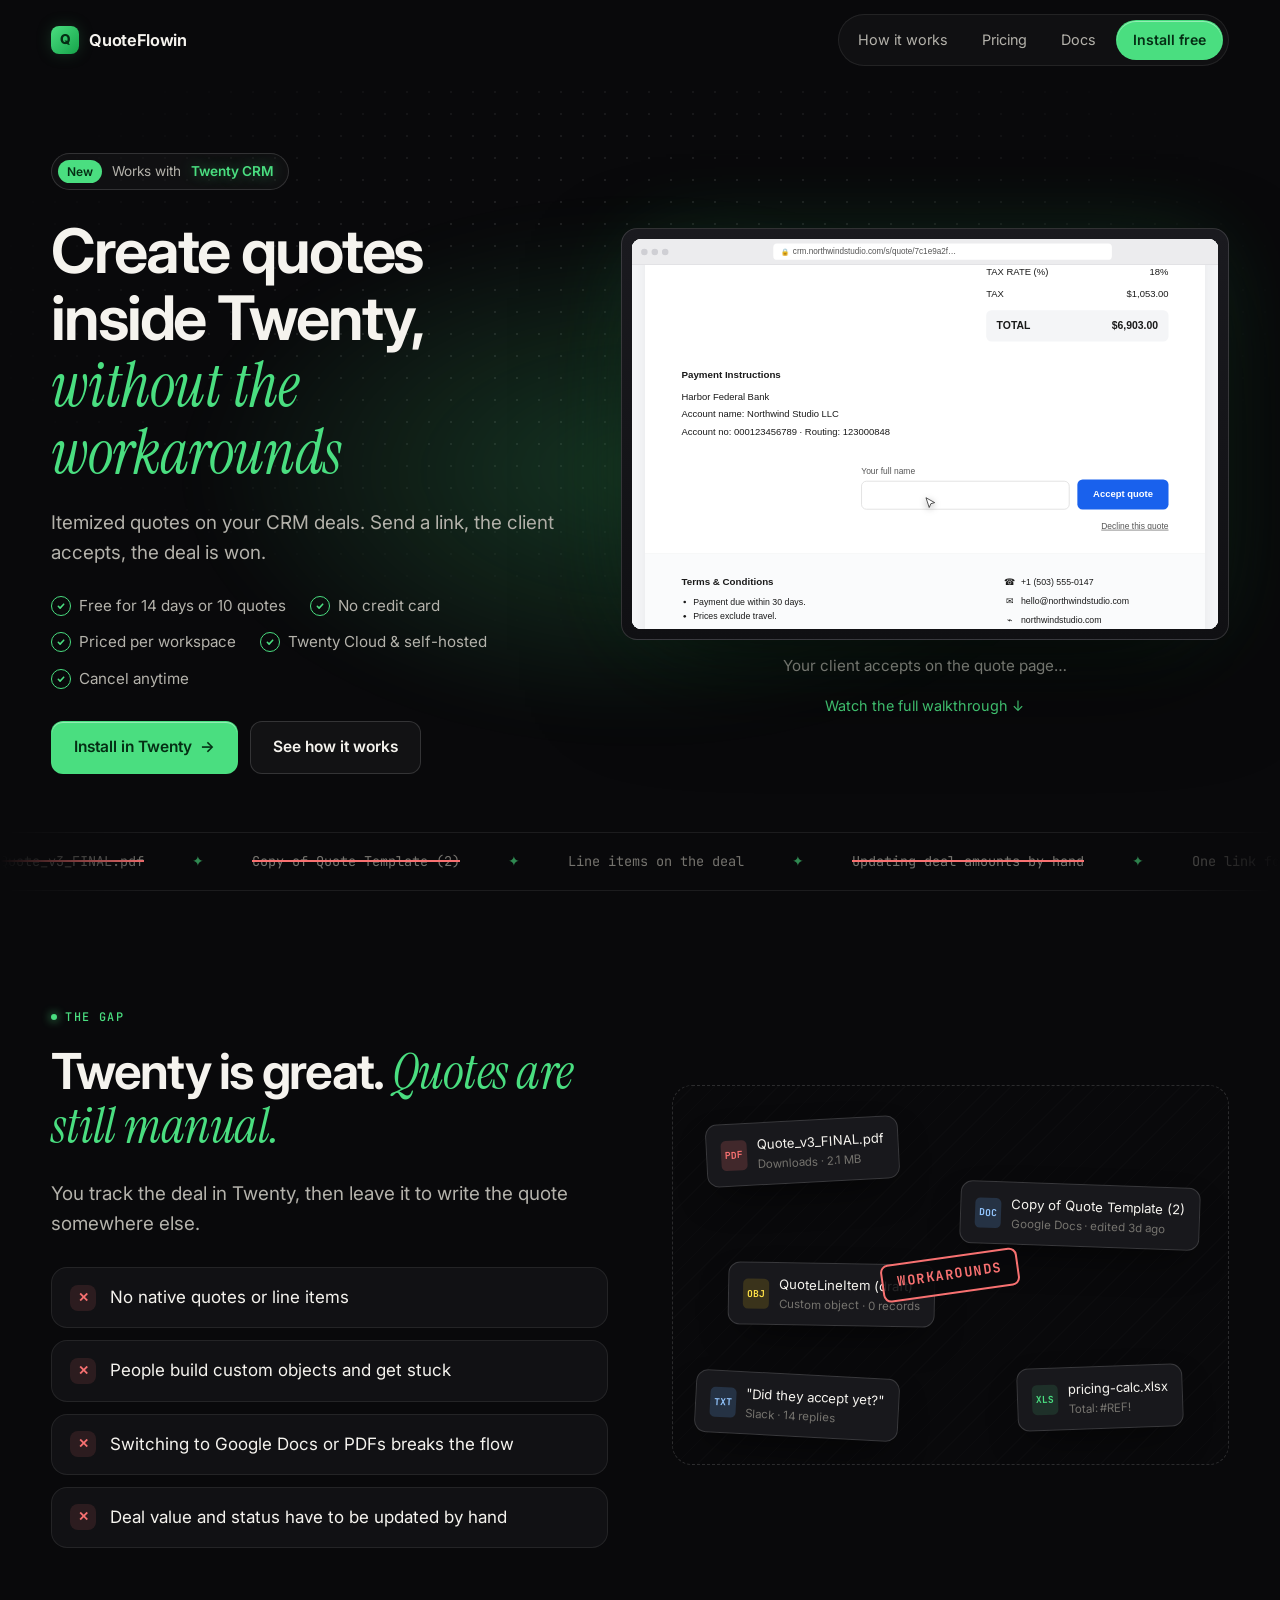
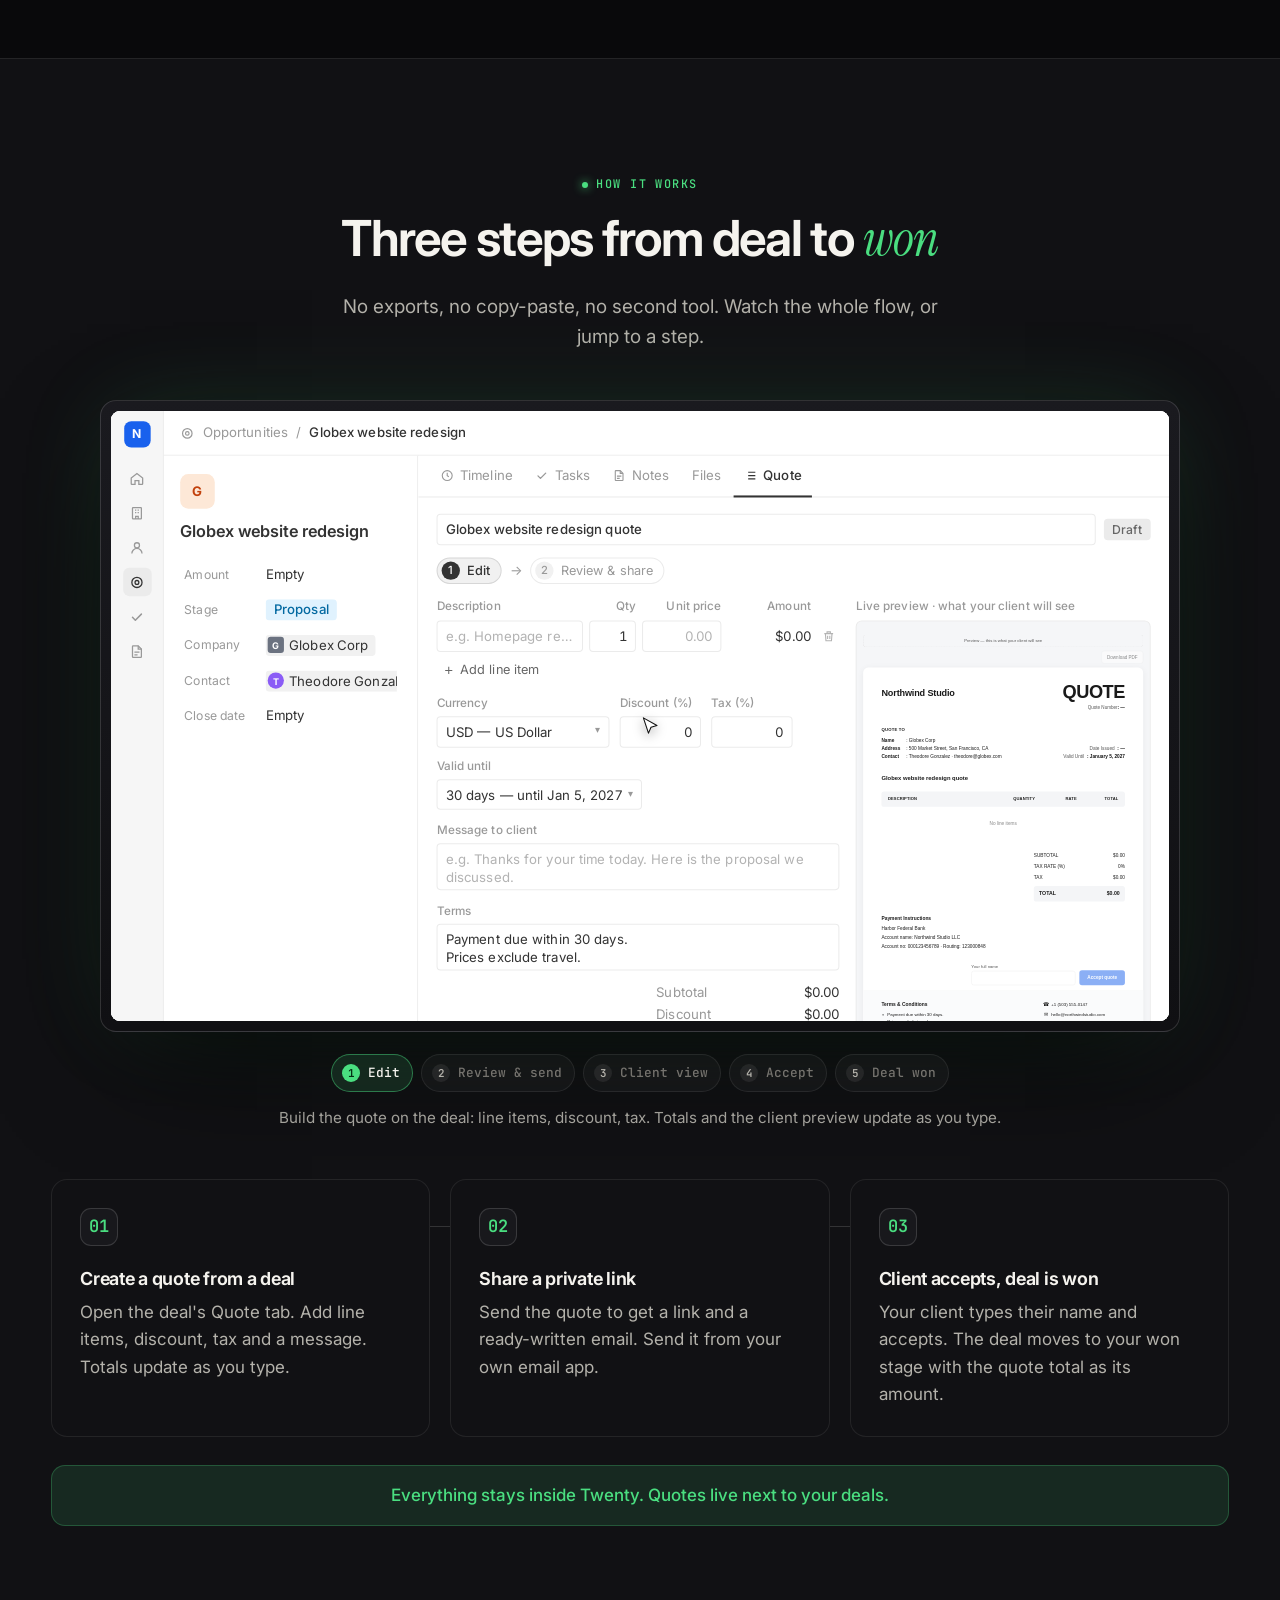
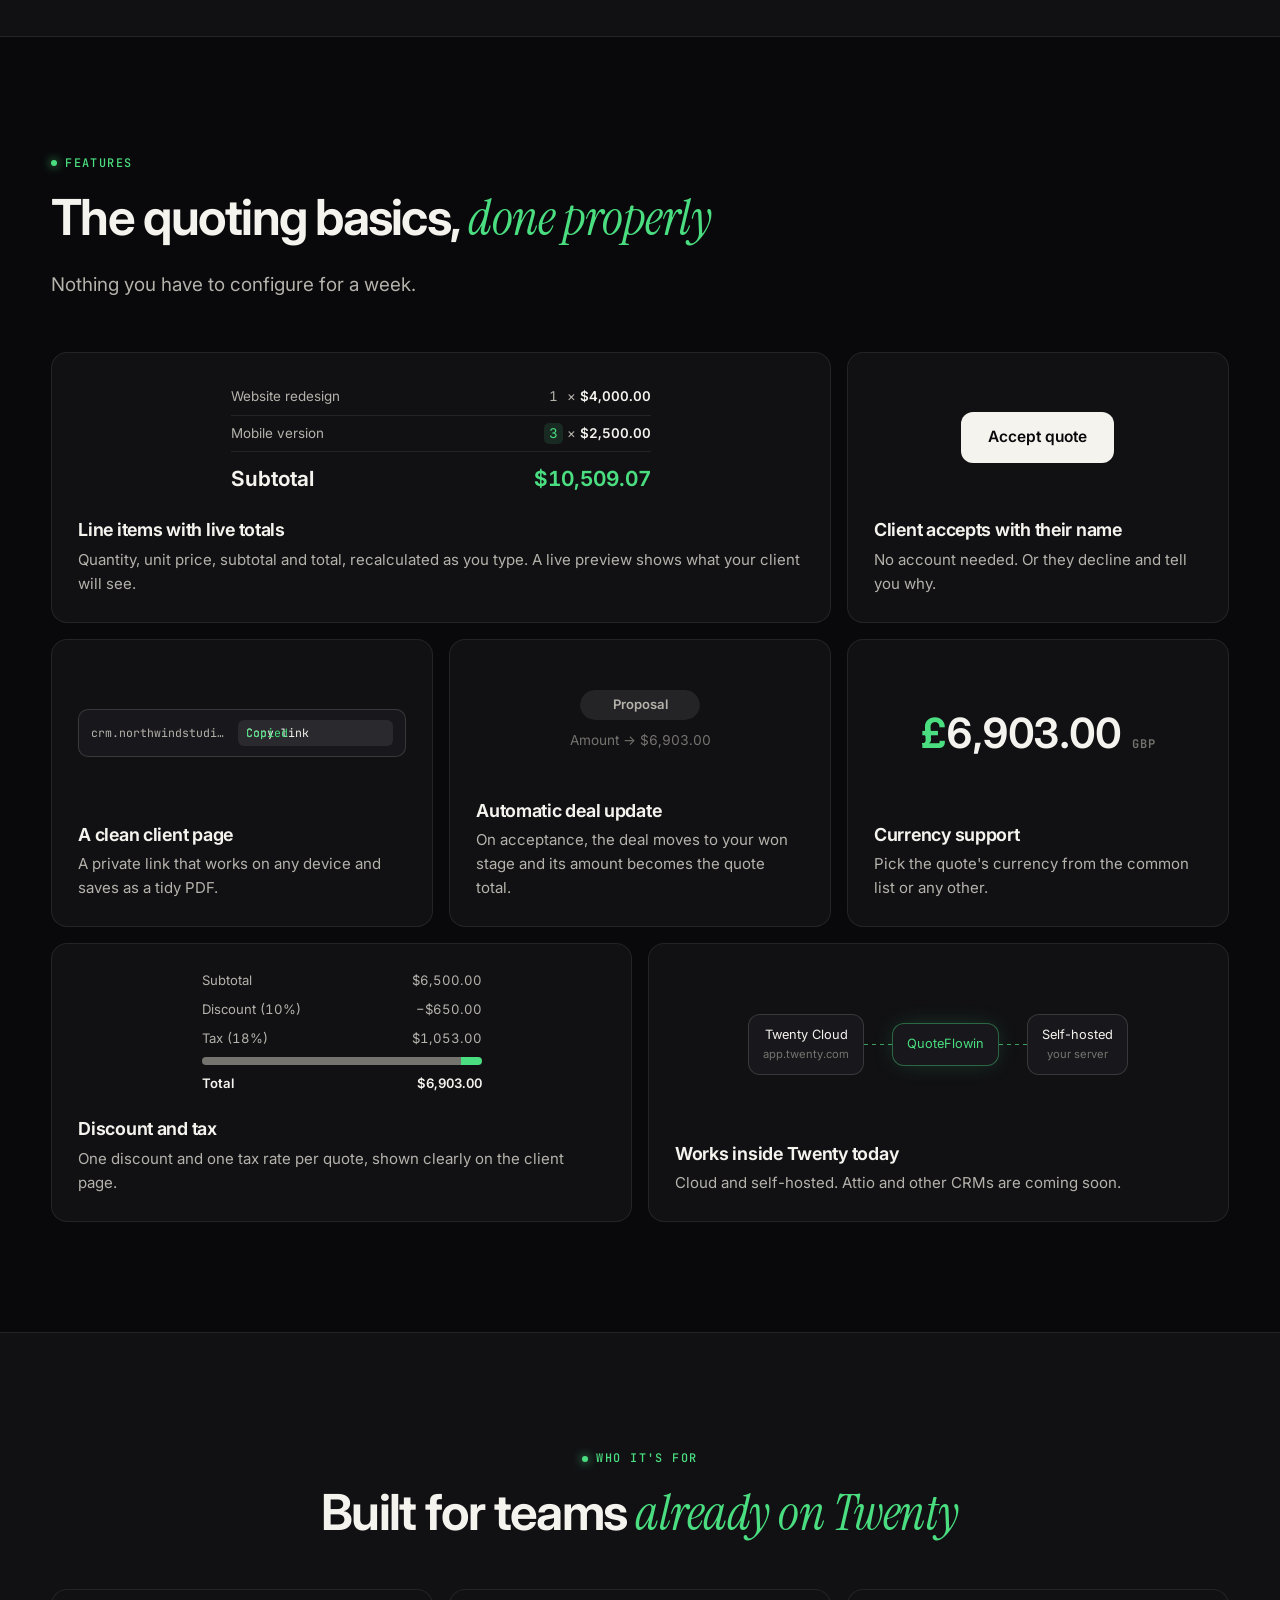
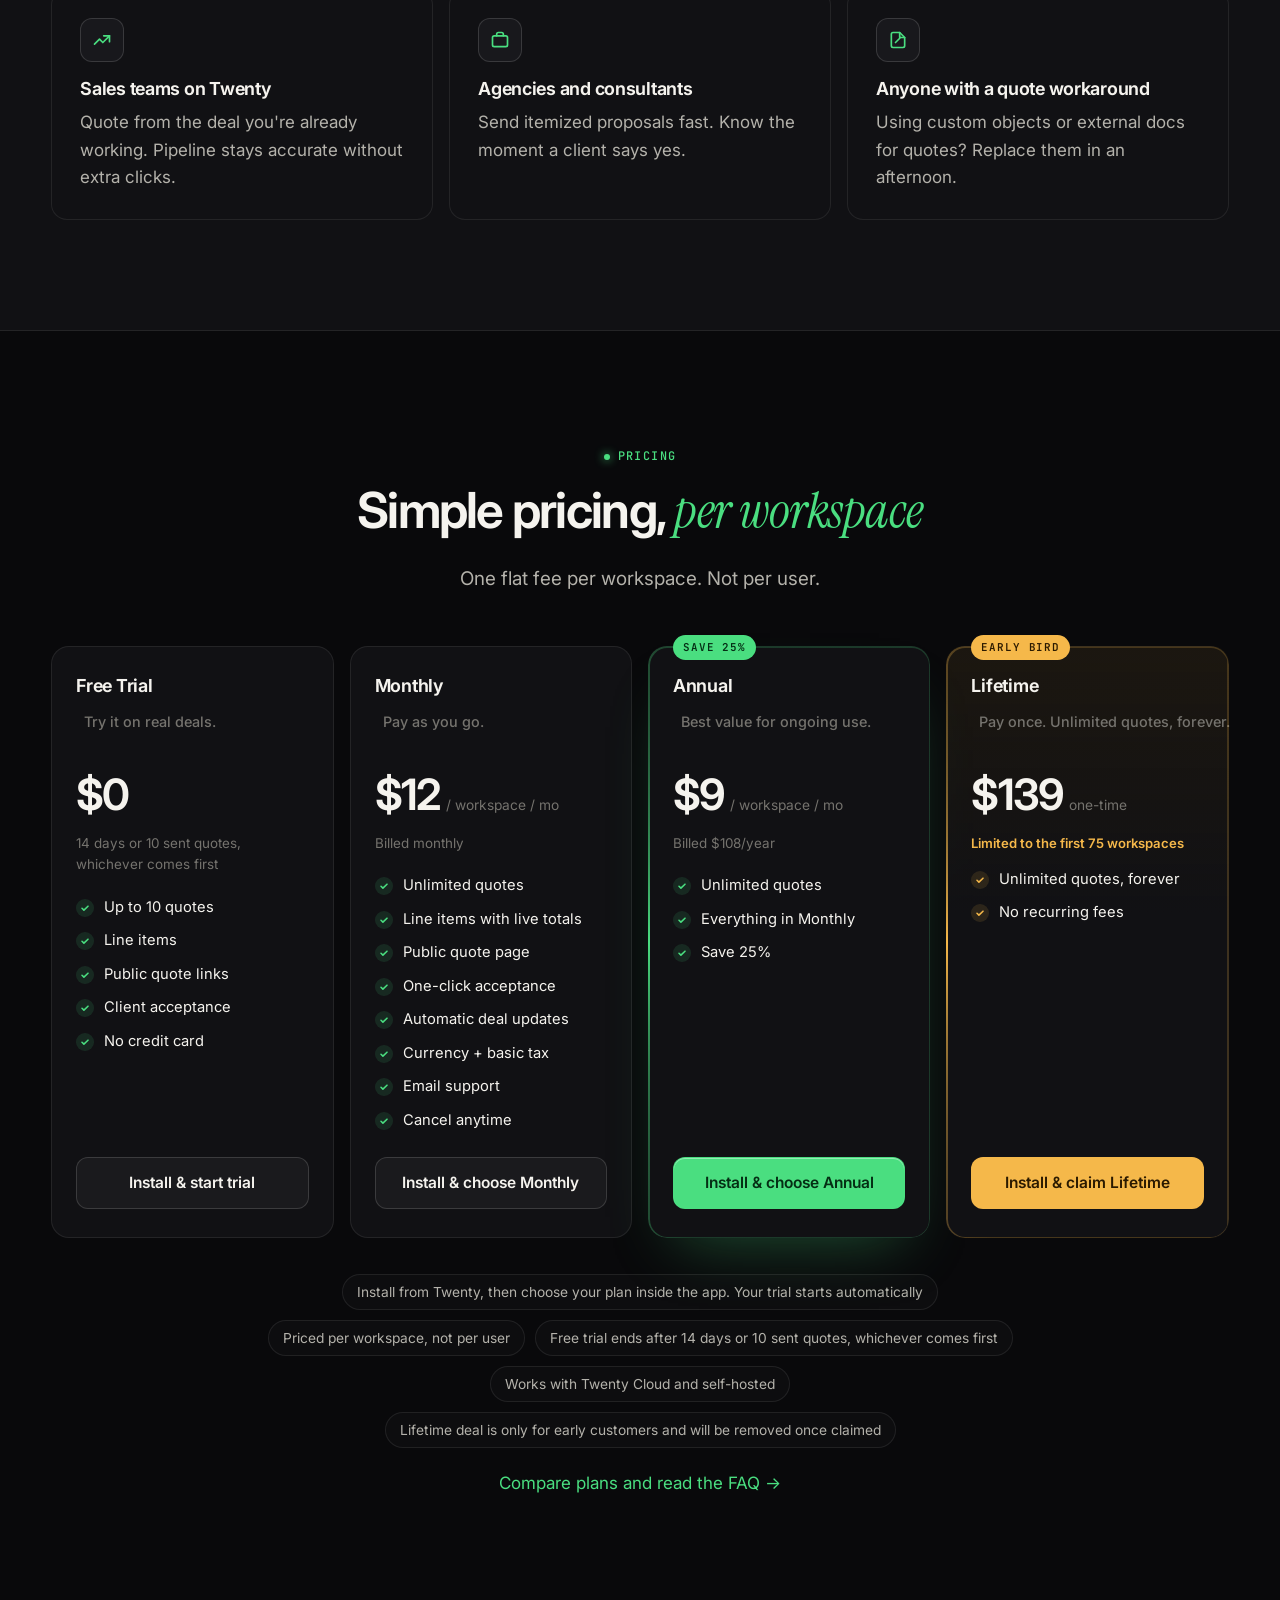
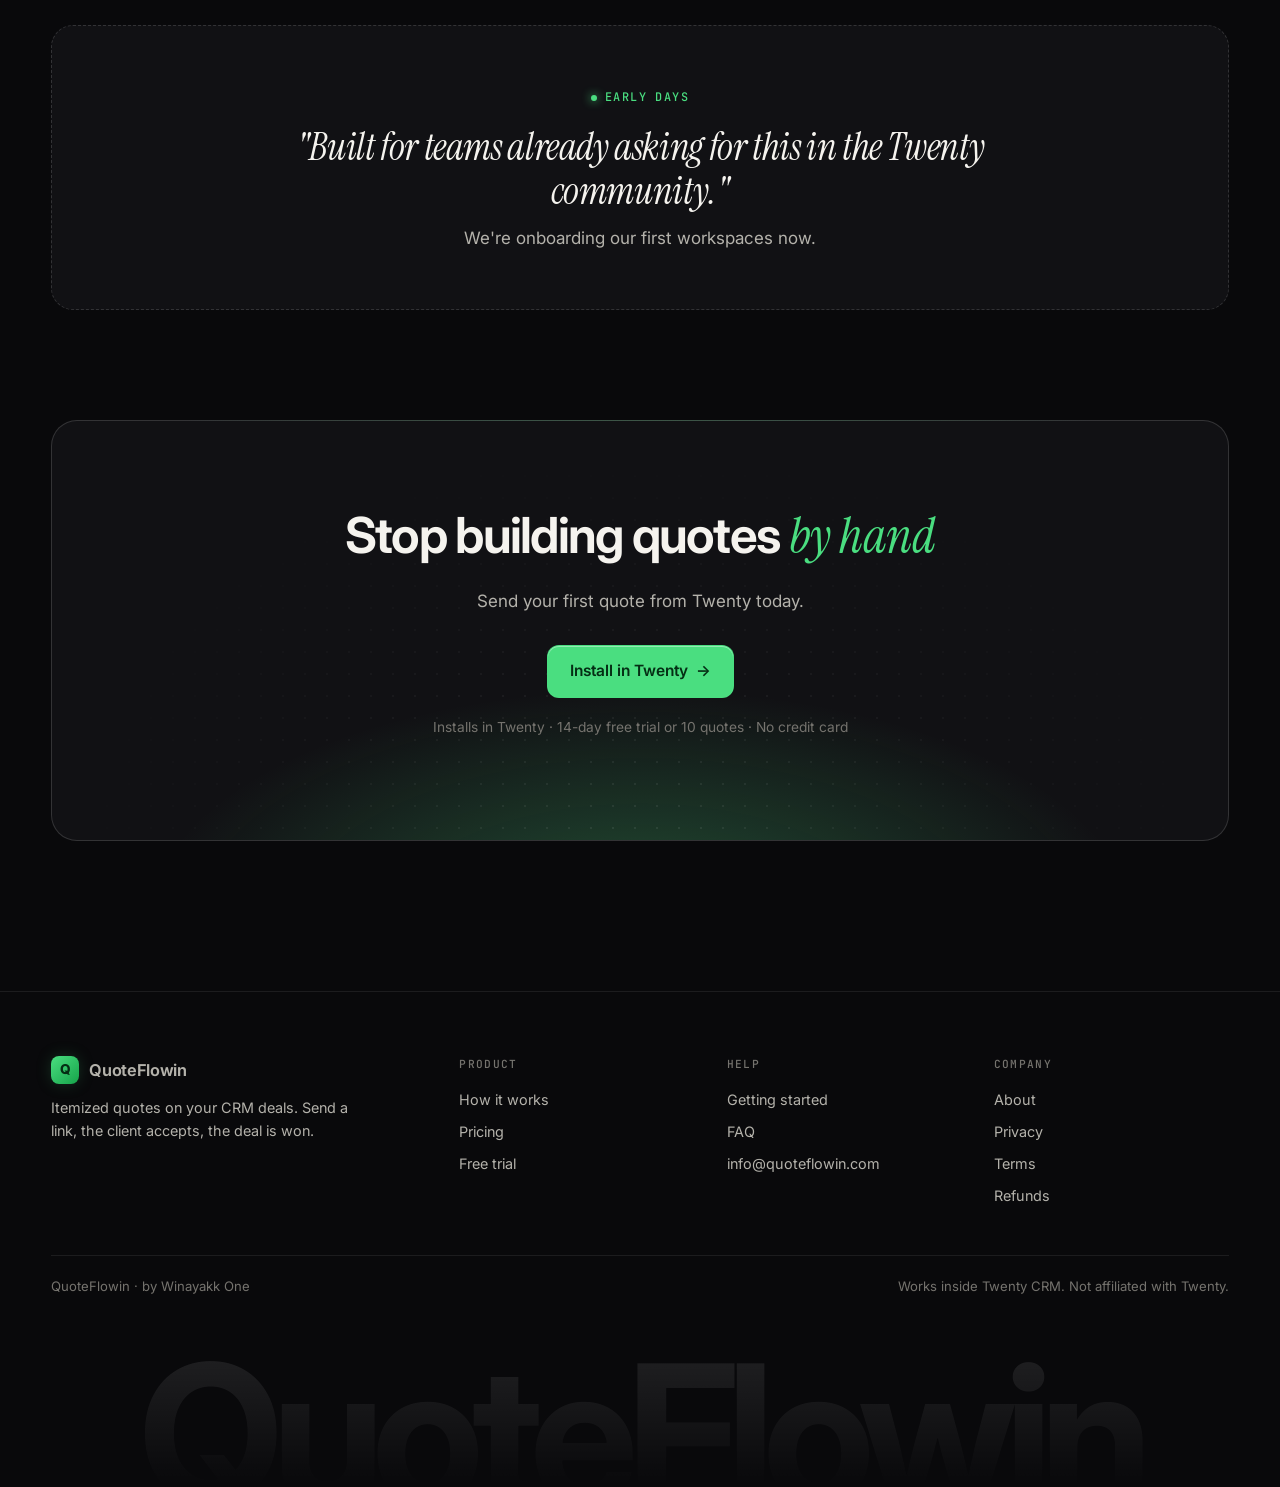
==== commit ea6a193d: "Label every call to action as an install in Twenty Co-Authored-By: Claude Opus 5.5 <noreply@anthropi" ====
--- a/index.html
+++ b/index.html
@@ -33,7 +33,7 @@
       <a href="how-it-works.html">How it works</a>
       <a href="pricing.html">Pricing</a>
       <a href="docs.html">Docs</a>
-      <a class="btn btn-primary btn-sm" href="signup.html?plan=trial">Start free trial</a>
+      <a class="btn btn-primary btn-sm" href="signup.html?plan=trial">Install free</a>
     </nav>
   </div>
 </header>
@@ -64,7 +64,7 @@
           <li>Cancel anytime</li>
         </ul>
         <div class="cta-row fade-up" style="--d:.9s">
-          <a class="btn btn-primary" href="signup.html?plan=trial">Start free trial <span class="arrow">→</span></a>
+          <a class="btn btn-primary" href="signup.html?plan=trial">Install in Twenty <span class="arrow">→</span></a>
           <a class="btn btn-ghost" href="#how">See how it works</a>
         </div>
       </div>
@@ -297,7 +297,7 @@
             <li>Client acceptance</li>
             <li>No credit card</li>
           </ul>
-          <a class="btn btn-ghost btn-block" href="signup.html?plan=trial">Start free trial</a>
+          <a class="btn btn-ghost btn-block" href="signup.html?plan=trial">Install &amp; start trial</a>
         </div>
 
         <div class="plan reveal">
@@ -315,7 +315,7 @@
             <li>Email support</li>
             <li>Cancel anytime</li>
           </ul>
-          <a class="btn btn-ghost btn-block" href="signup.html?plan=monthly">Get Monthly</a>
+          <a class="btn btn-ghost btn-block" href="signup.html?plan=monthly">Install &amp; choose Monthly</a>
         </div>
 
         <div class="plan featured reveal">
@@ -329,7 +329,7 @@
             <li>Everything in Monthly</li>
             <li>Save 25%</li>
           </ul>
-          <a class="btn btn-primary btn-block" href="signup.html?plan=annual">Get Annual</a>
+          <a class="btn btn-primary btn-block" href="signup.html?plan=annual">Install &amp; choose Annual</a>
         </div>
 
         <div class="plan lifetime reveal">
@@ -342,11 +342,12 @@
             <li>Unlimited quotes, forever</li>
             <li>No recurring fees</li>
           </ul>
-          <a class="btn btn-gold btn-block" href="signup.html?plan=lifetime">Claim Lifetime Deal</a>
+          <a class="btn btn-gold btn-block" href="signup.html?plan=lifetime">Install &amp; claim Lifetime</a>
         </div>
       </div>
 
       <ul class="pricing-notes reveal">
+        <li>Install from Twenty, then choose your plan inside the app. Your trial starts automatically</li>
         <li>Priced per workspace, not per user</li>
         <li>Free trial ends after 14 days or 10 sent quotes, whichever comes first</li>
         <li>Works with Twenty Cloud and self-hosted</li>
@@ -374,9 +375,9 @@
         <h2>Stop building quotes <span class="serif">by hand</span></h2>
         <p>Send your first quote from Twenty today.</p>
         <div class="cta-row">
-          <a class="btn btn-primary" href="signup.html?plan=trial">Start free trial <span class="arrow">→</span></a>
-        </div>
-        <p class="fine">14-day free trial or 10 quotes · No credit card</p>
+          <a class="btn btn-primary" href="signup.html?plan=trial">Install in Twenty <span class="arrow">→</span></a>
+        </div>
+        <p class="fine">Installs in Twenty · 14-day free trial or 10 quotes · No credit card</p>
       </div>
     </div>
   </section>
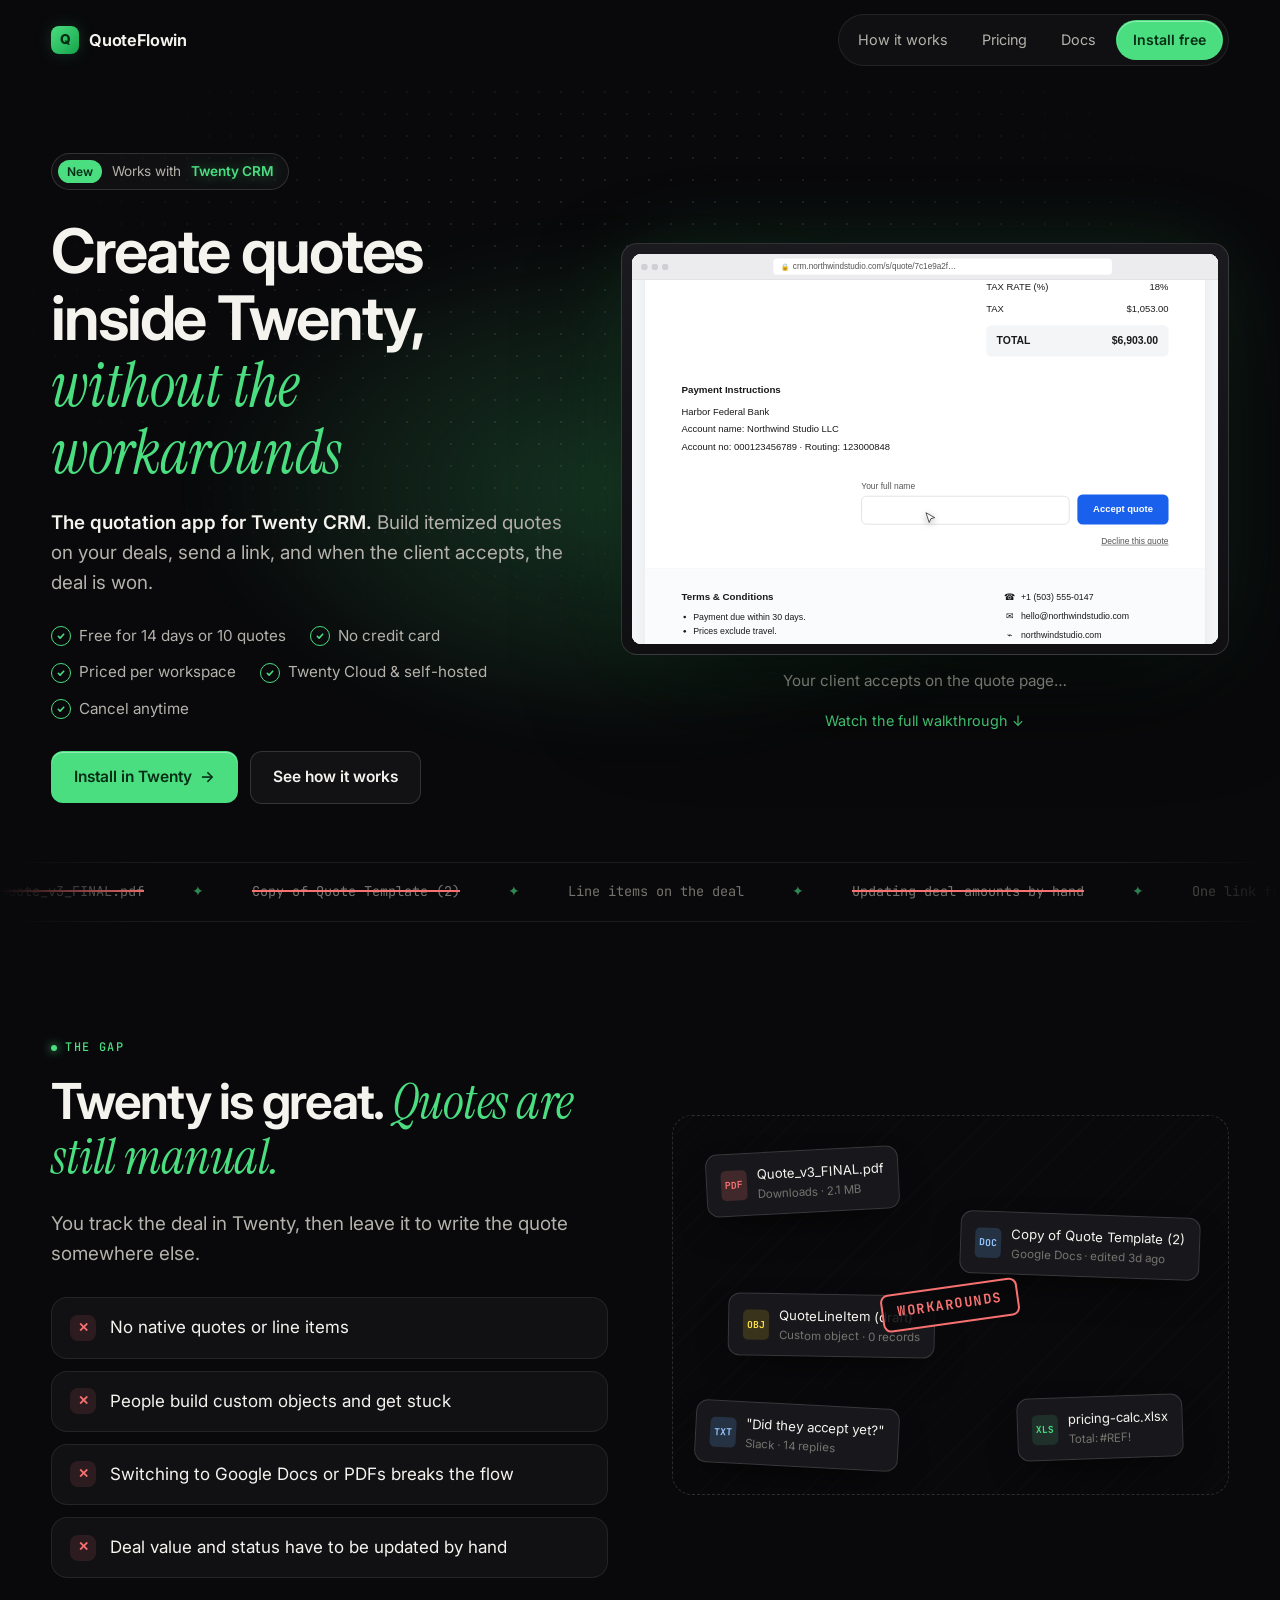
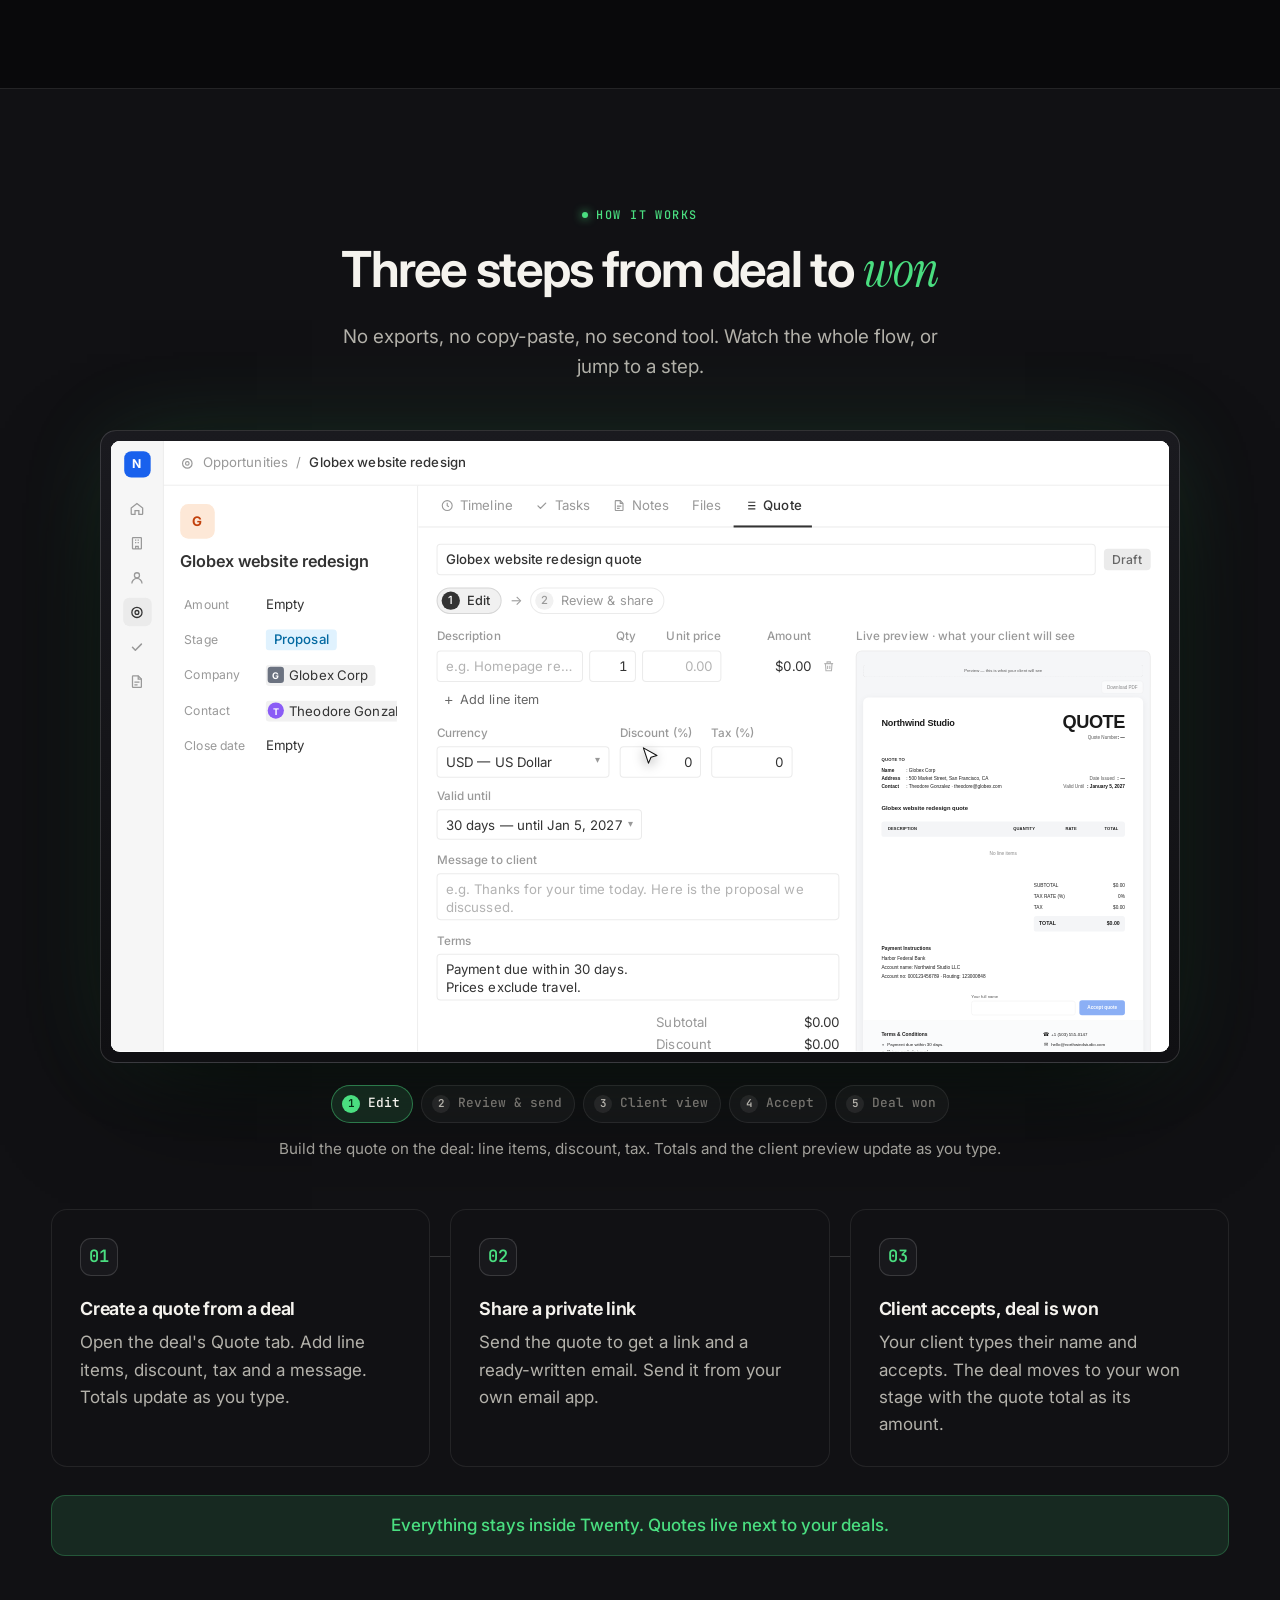
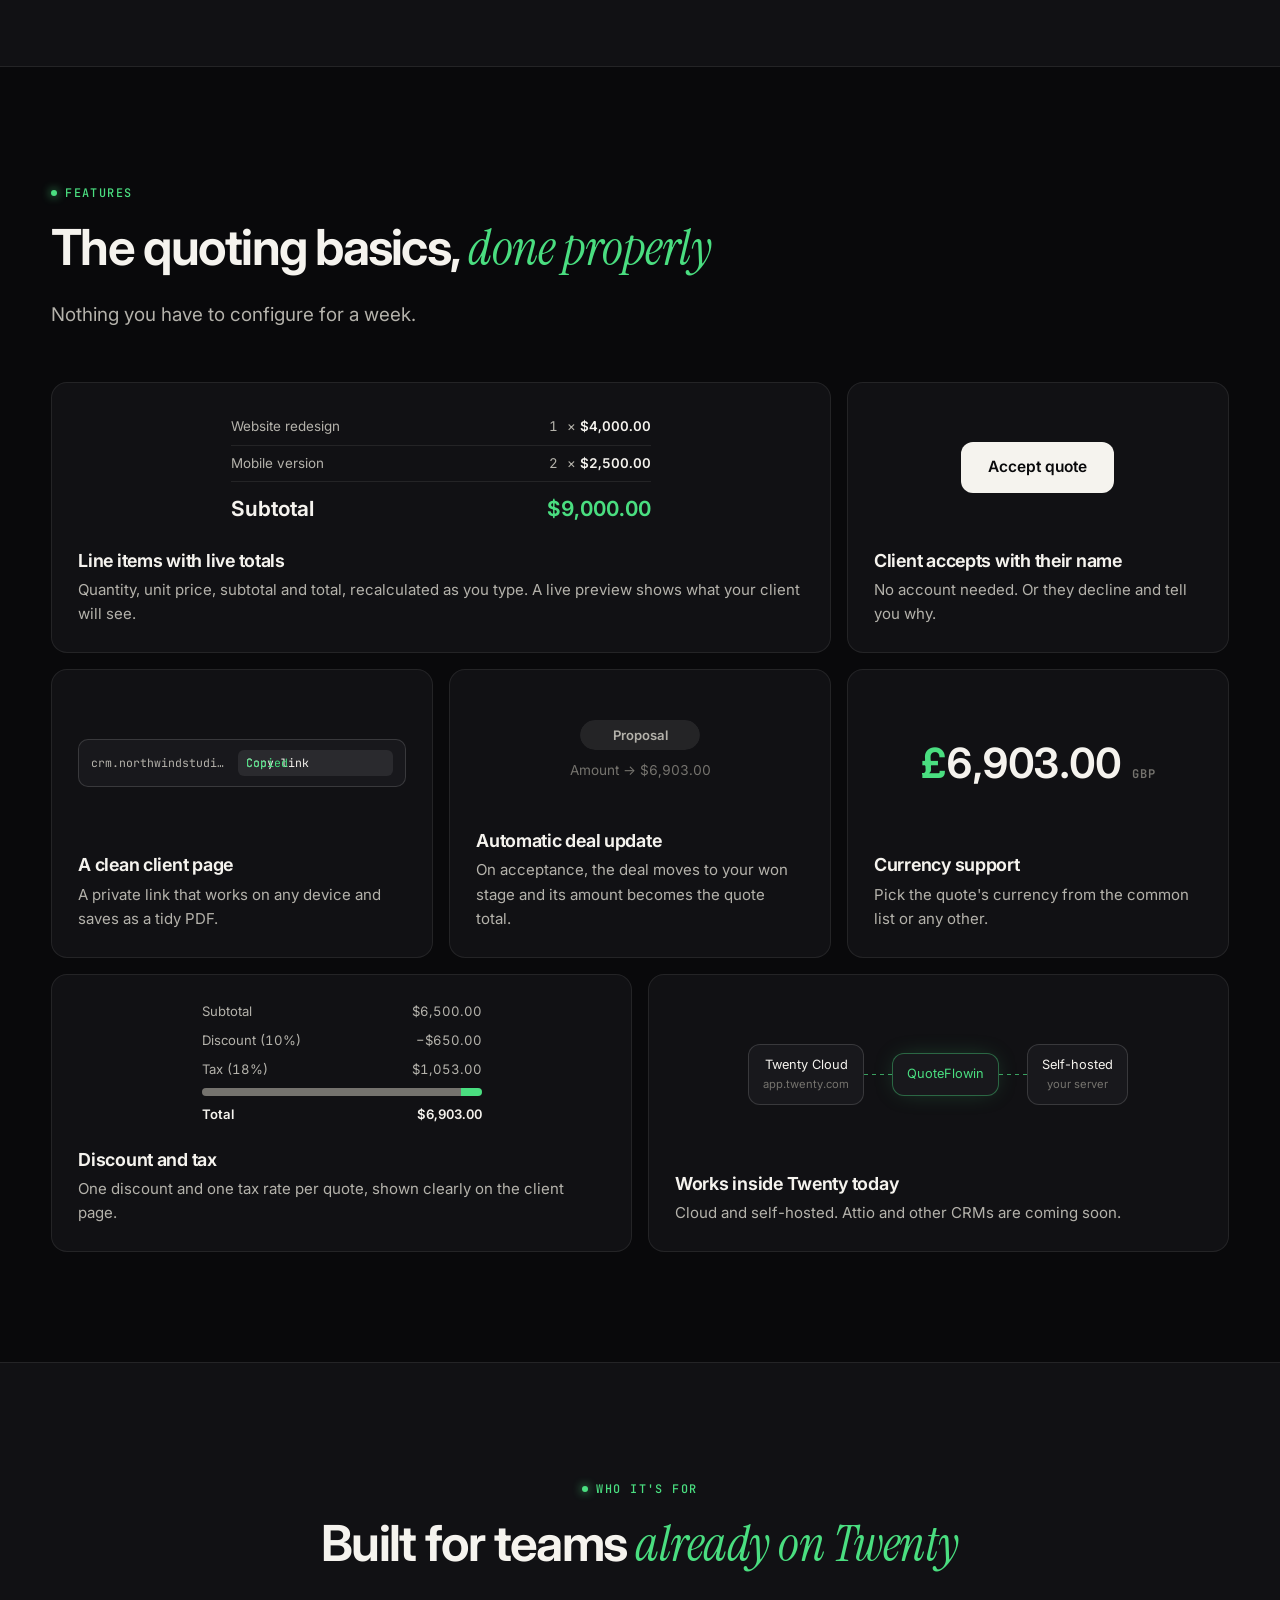
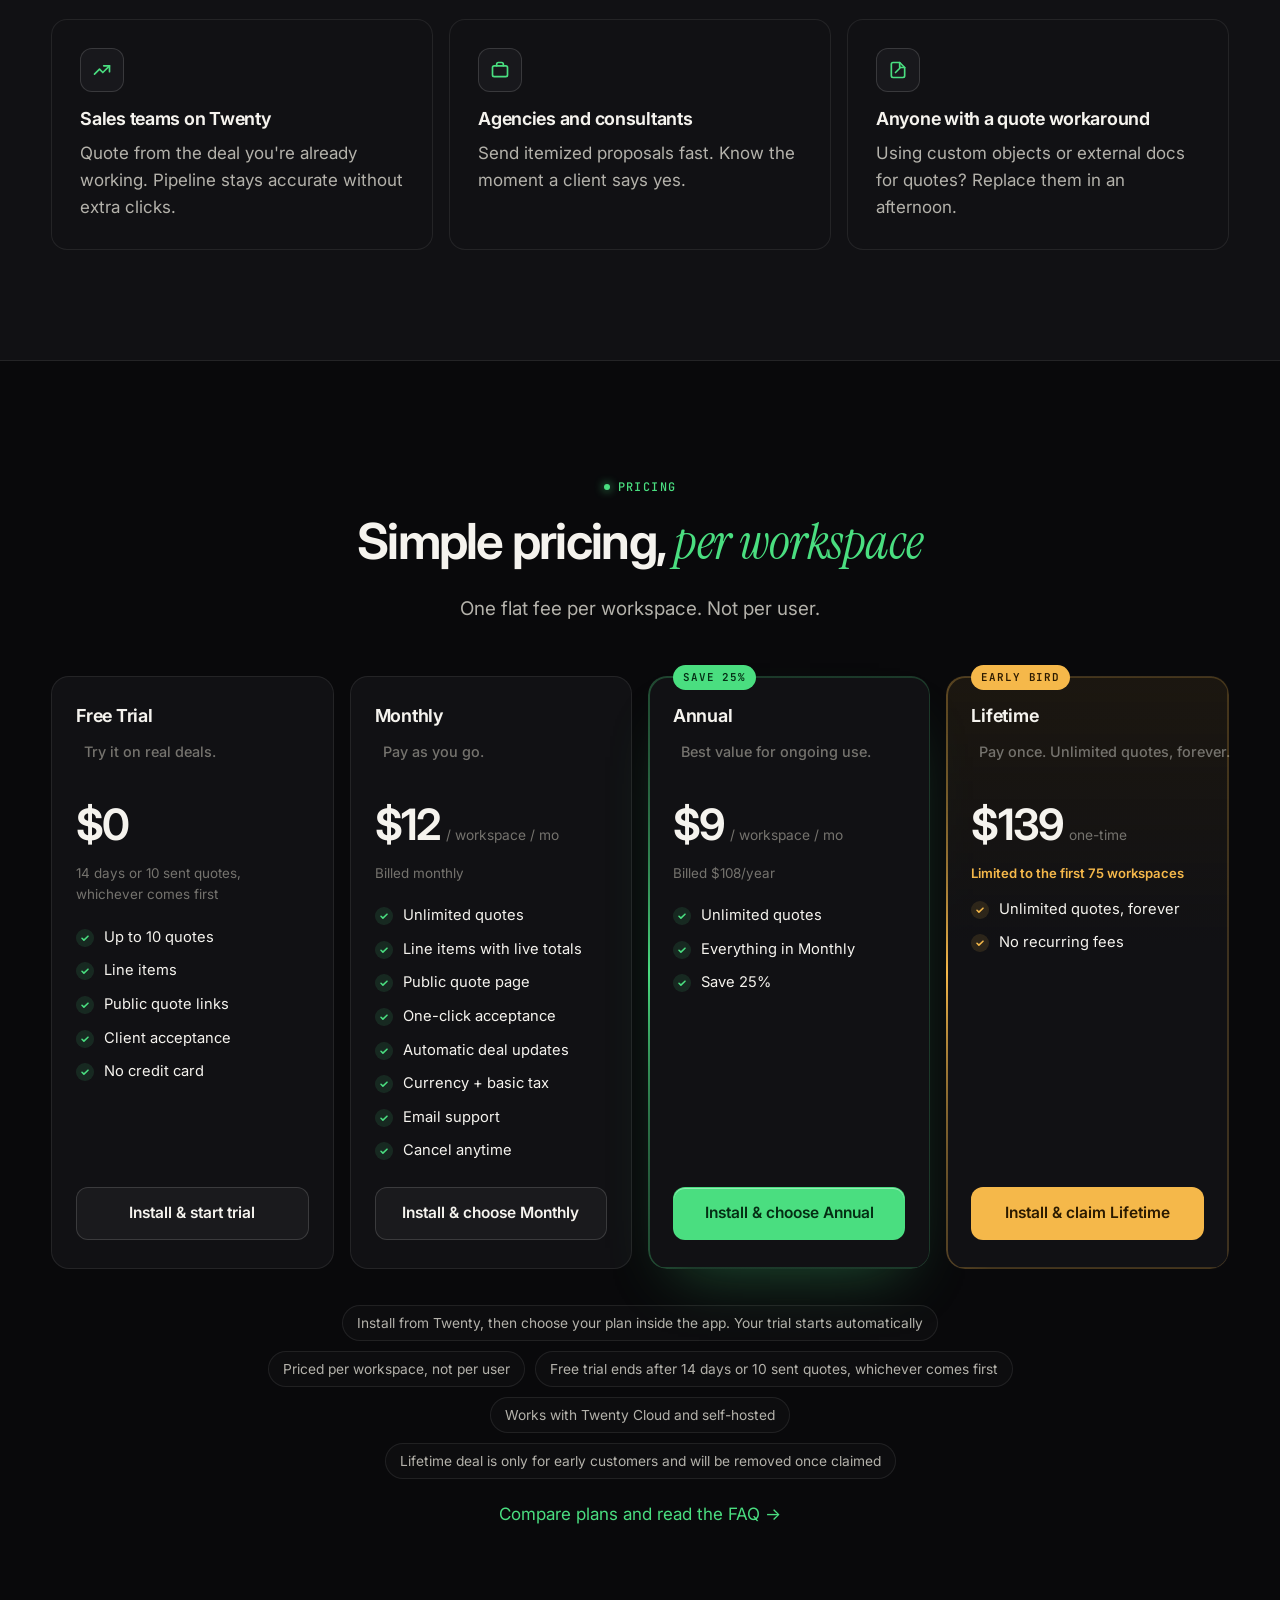
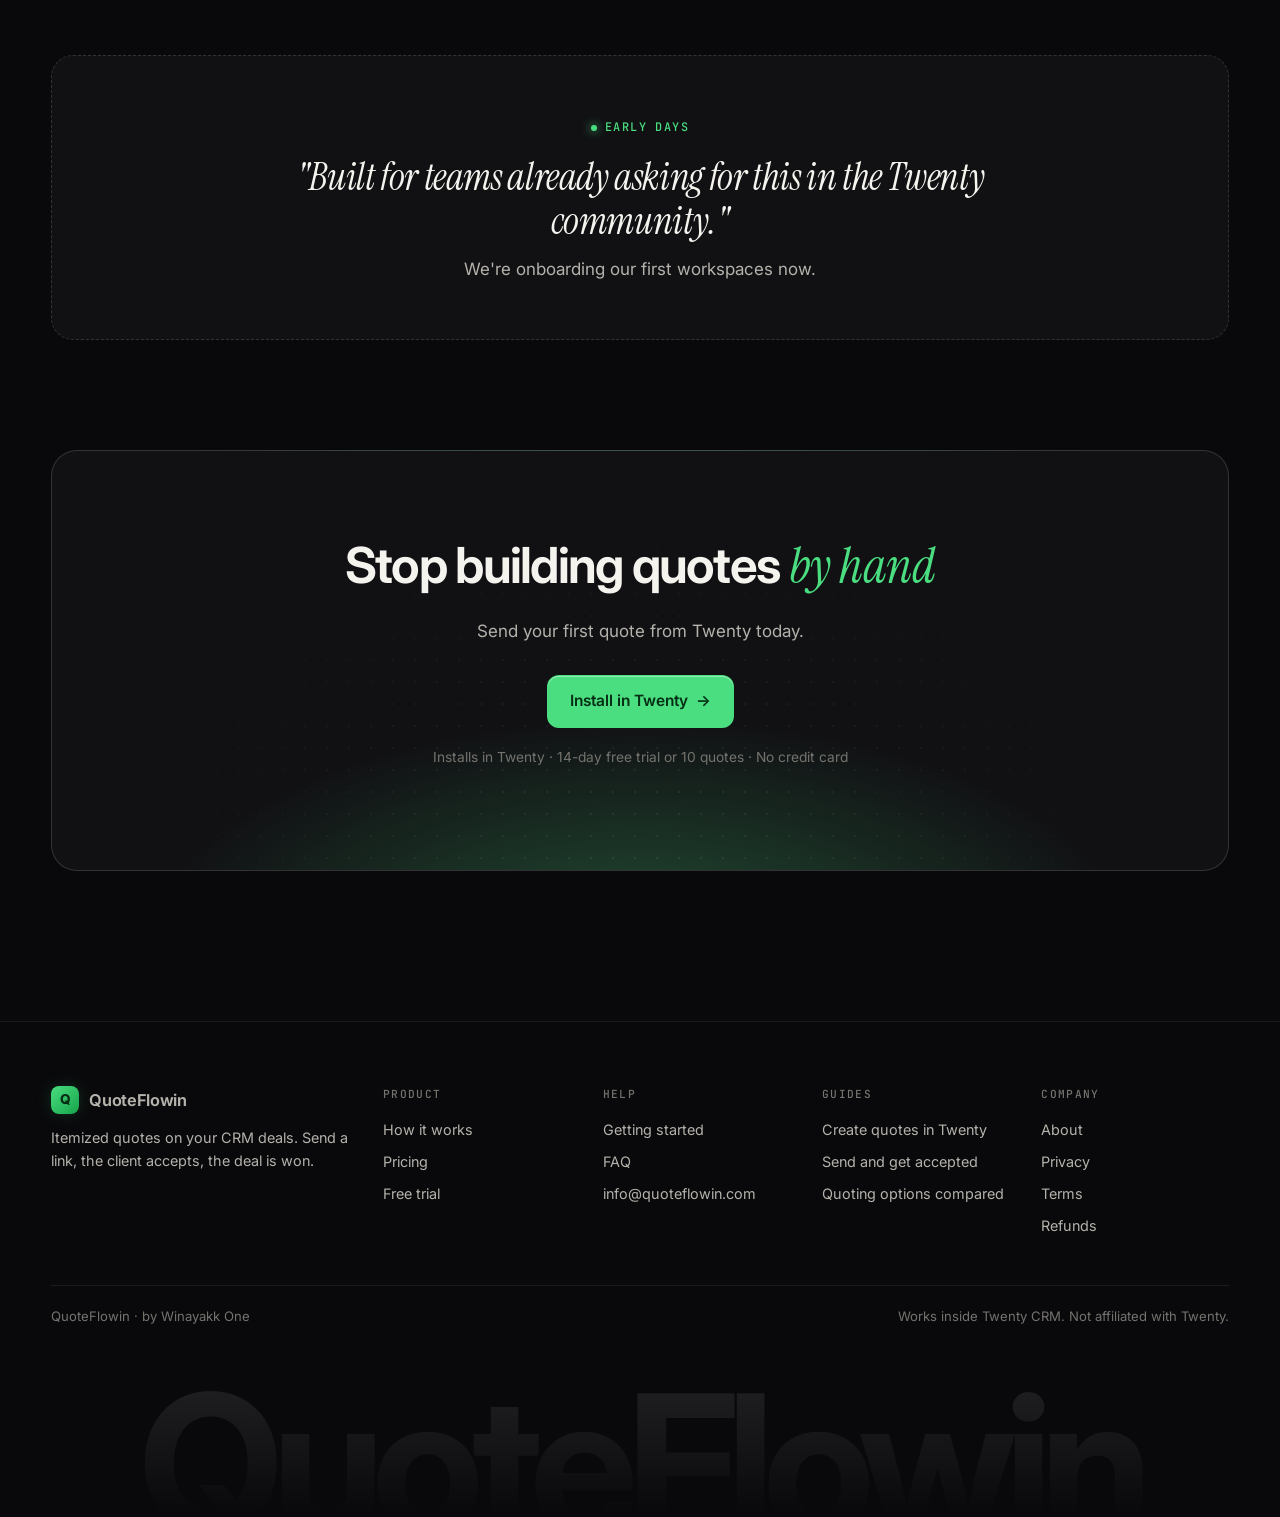
==== commit d5585751: "Add structured data, llms.txt, three Twenty quoting guides, and compatibility and security docs Co-A" ====
--- a/index.html
+++ b/index.html
@@ -3,13 +3,13 @@
 <head>
   <meta charset="utf-8">
   <meta name="viewport" content="width=device-width, initial-scale=1">
-  <title>QuoteFlowin · Quotes inside Twenty CRM</title>
-  <meta name="description" content="Itemized quotes on your CRM deals. Send a link, the client accepts, the deal is won. Works inside Twenty CRM.">
+  <title>QuoteFlowin · The quotation app for Twenty CRM</title>
+  <meta name="description" content="QuoteFlowin is the quotation app for Twenty CRM. Build itemized quotes on your deals, send a link, and when the client accepts, the deal is won.">
   <link rel="canonical" href="https://quoteflowin.com/">
   <meta property="og:type" content="website">
   <meta property="og:site_name" content="QuoteFlowin">
-  <meta property="og:title" content="QuoteFlowin · Quotes inside Twenty CRM">
-  <meta property="og:description" content="Itemized quotes on your CRM deals. Send a link, the client accepts, the deal is won.">
+  <meta property="og:title" content="QuoteFlowin · The quotation app for Twenty CRM">
+  <meta property="og:description" content="Build itemized quotes on your Twenty deals, send a link, and when the client accepts, the deal is won.">
   <meta property="og:url" content="https://quoteflowin.com/">
   <meta name="theme-color" content="#09090b">
   <link rel="icon" href="favicon.svg" type="image/svg+xml">
@@ -23,6 +23,121 @@
   <script>document.documentElement.classList.add('js')</script>
   <script src="app.js" defer></script>
   <script src="demo.js" defer></script>
+  <script type="application/ld+json">
+{
+ "@context": "https://schema.org",
+ "@graph": [
+  {
+   "@type": "Organization",
+   "@id": "https://quoteflowin.com/#org",
+   "name": "QuoteFlowin",
+   "url": "https://quoteflowin.com/",
+   "logo": "https://quoteflowin.com/apple-touch-icon.png",
+   "email": "info@quoteflowin.com",
+   "sameAs": [
+    "https://github.com/malvyave/quoteflow",
+    "https://www.npmjs.com/package/quoteflowin"
+   ]
+  },
+  {
+   "@type": "SoftwareApplication",
+   "@id": "https://quoteflowin.com/#app",
+   "name": "QuoteFlowin",
+   "alternateName": "QuoteFlowin for Twenty",
+   "description": "QuoteFlowin is a quotation app for Twenty CRM. Build itemized quotes on Twenty deals, send the client a private link, and when they accept, the deal moves to your won stage with the quote total as its amount.",
+   "applicationCategory": "BusinessApplication",
+   "applicationSubCategory": "Quoting (CPQ) for Twenty CRM",
+   "operatingSystem": "Web (runs inside Twenty CRM, version 2.46 or later)",
+   "url": "https://quoteflowin.com/",
+   "installUrl": "https://quoteflowin.com/signup.html",
+   "softwareHelp": "https://quoteflowin.com/docs.html",
+   "featureList": [
+    "Line items with live subtotal, discount, tax and total",
+    "Quotes in the deal's currency",
+    "Branded quotes with logo, color, tax ID and payment instructions",
+    "Sequential quote numbers and valid-until dates",
+    "Private client link with online accept or decline, no client account needed",
+    "Shows when the client first opened the quote",
+    "Accepted quotes mark the Twenty deal won and set its amount",
+    "Quote events on the deal timeline",
+    "Board of all quotes by status",
+    "Client page prints to PDF"
+   ],
+   "isAccessibleForFree": false,
+   "publisher": {
+    "@id": "https://quoteflowin.com/#org"
+   },
+   "offers": [
+    {
+     "@type": "Offer",
+     "name": "Free trial",
+     "price": "0",
+     "priceCurrency": "USD",
+     "description": "14 days or 10 sent quotes, whichever comes first. No card needed.",
+     "url": "https://quoteflowin.com/pricing.html"
+    },
+    {
+     "@type": "Offer",
+     "name": "Monthly",
+     "price": "12",
+     "priceCurrency": "USD",
+     "description": "Unlimited quotes, per workspace, billed monthly.",
+     "url": "https://quoteflowin.com/pricing.html",
+     "priceSpecification": {
+      "@type": "UnitPriceSpecification",
+      "price": "12",
+      "priceCurrency": "USD",
+      "billingDuration": 1,
+      "unitCode": "MON",
+      "referenceQuantity": {
+       "@type": "QuantitativeValue",
+       "value": 1,
+       "unitCode": "MON"
+      }
+     }
+    },
+    {
+     "@type": "Offer",
+     "name": "Annual",
+     "price": "108",
+     "priceCurrency": "USD",
+     "description": "Unlimited quotes, per workspace, billed yearly ($9 a month).",
+     "url": "https://quoteflowin.com/pricing.html",
+     "priceSpecification": {
+      "@type": "UnitPriceSpecification",
+      "price": "108",
+      "priceCurrency": "USD",
+      "billingDuration": 1,
+      "unitCode": "ANN",
+      "referenceQuantity": {
+       "@type": "QuantitativeValue",
+       "value": 1,
+       "unitCode": "ANN"
+      }
+     }
+    },
+    {
+     "@type": "Offer",
+     "name": "Lifetime",
+     "price": "139",
+     "priceCurrency": "USD",
+     "description": "One-time payment for unlimited quotes. Limited to the first 75 workspaces.",
+     "url": "https://quoteflowin.com/pricing.html"
+    }
+   ]
+  },
+  {
+   "@type": "WebSite",
+   "@id": "https://quoteflowin.com/#site",
+   "name": "QuoteFlowin",
+   "url": "https://quoteflowin.com/",
+   "publisher": {
+    "@id": "https://quoteflowin.com/#org"
+   }
+  }
+ ]
+}
+  </script>
 </head>
 <body>
 
@@ -55,7 +170,7 @@
           <span class="word serif" style="--i:5">the</span>
           <span class="word serif" style="--i:6">workarounds</span>
         </h1>
-        <p class="lead fade-up" style="--d:.7s">Itemized quotes on your CRM deals. Send a link, the client accepts, the deal is won.</p>
+        <p class="lead fade-up" style="--d:.7s"><strong class="lead-hl">The quotation app for Twenty CRM.</strong> Build itemized quotes on your deals, send a link, and when the client accepts, the deal is won.</p>
         <ul class="hero-checks fade-up" style="--d:.8s">
           <li>Free for 14 days or 10 quotes</li>
           <li>No credit card</li>
@@ -408,6 +523,14 @@
         </ul>
       </div>
       <div>
+        <h4>Guides</h4>
+        <ul>
+          <li><a href="twenty-crm-quotes.html">Create quotes in Twenty</a></li>
+          <li><a href="send-quote-twenty-crm.html">Send and get accepted</a></li>
+          <li><a href="twenty-crm-quoting-options.html">Quoting options compared</a></li>
+        </ul>
+      </div>
+      <div>
         <h4>Company</h4>
         <ul>
           <li><a href="#">About</a></li>
--- a/styles.css
+++ b/styles.css
@@ -141,6 +141,7 @@
 }
 .chip b { font-weight: 600; color: var(--accent-ink); background: var(--accent); padding: 2px 9px; border-radius: 999px; font-size: 0.75rem; }
 .chip .chip-hl { color: var(--accent); font-weight: 600; text-shadow: 0 0 14px rgba(74,222,128,0.45); }
+.lead .lead-hl { color: var(--ink); font-weight: 600; }
 .final .cta-row { justify-content: center; }
 .word { display: inline-block; }
 .js .hero .word { opacity: 0; transform: translateY(0.4em); filter: blur(8px); animation: word-in .8s cubic-bezier(.2,.7,.2,1) forwards; animation-delay: calc(var(--i) * 70ms + 100ms); }
@@ -412,6 +413,13 @@
 .docs-body li::marker { color: var(--accent); }
 .docs-body strong { color: var(--ink); font-weight: 600; }
 .docs-body code { font-family: var(--mono); font-size: 0.84em; background: var(--bg-3); border: 1px solid var(--line); padding: 1px 6px; border-radius: 6px; color: var(--ink); }
+.docs-body .compare-wrap { margin-top: 20px; }
+.docs-body .compare { min-width: 560px; }
+.docs-body .compare th, .docs-body .compare td { text-align: left; }
+.docs-body h3 { margin-top: 32px; font-size: 1.2rem; }
+.guide-cta { margin-top: 56px; padding: 28px; border: 1px solid var(--line); border-radius: var(--radius); background: var(--bg-2); }
+.guide-cta h2 { margin-top: 0 !important; font-size: 1.4rem; }
+.guide-cta .cta-row { margin-top: 16px; }
 .note { border: 1px solid rgba(74,222,128,0.25); background: var(--accent-soft); padding: 14px 18px; border-radius: 12px; color: var(--ink); font-size: 0.94rem; margin: 20px 0; }
 
 /* Page header */
@@ -419,7 +427,7 @@
 
 /* Footer */
 .site-footer { border-top: 1px solid var(--line); padding: 64px 0 0; margin-top: 40px; font-size: 0.9rem; overflow: hidden; }
-.footer-grid { display: grid; grid-template-columns: 1.6fr repeat(3, minmax(0,1fr)); gap: 32px; }
+.footer-grid { display: grid; grid-template-columns: 1.6fr repeat(4, minmax(0,1fr)); gap: 32px; }
 @media (max-width: 760px) { .footer-grid { grid-template-columns: 1fr 1fr; } }
 .site-footer h4 { font-family: var(--mono); font-size: 0.7rem; font-weight: 500; text-transform: uppercase; letter-spacing: 0.12em; color: var(--ink-3); margin: 0 0 14px; }
 .site-footer ul { list-style: none; padding: 0; margin: 0; display: grid; gap: 9px; }
